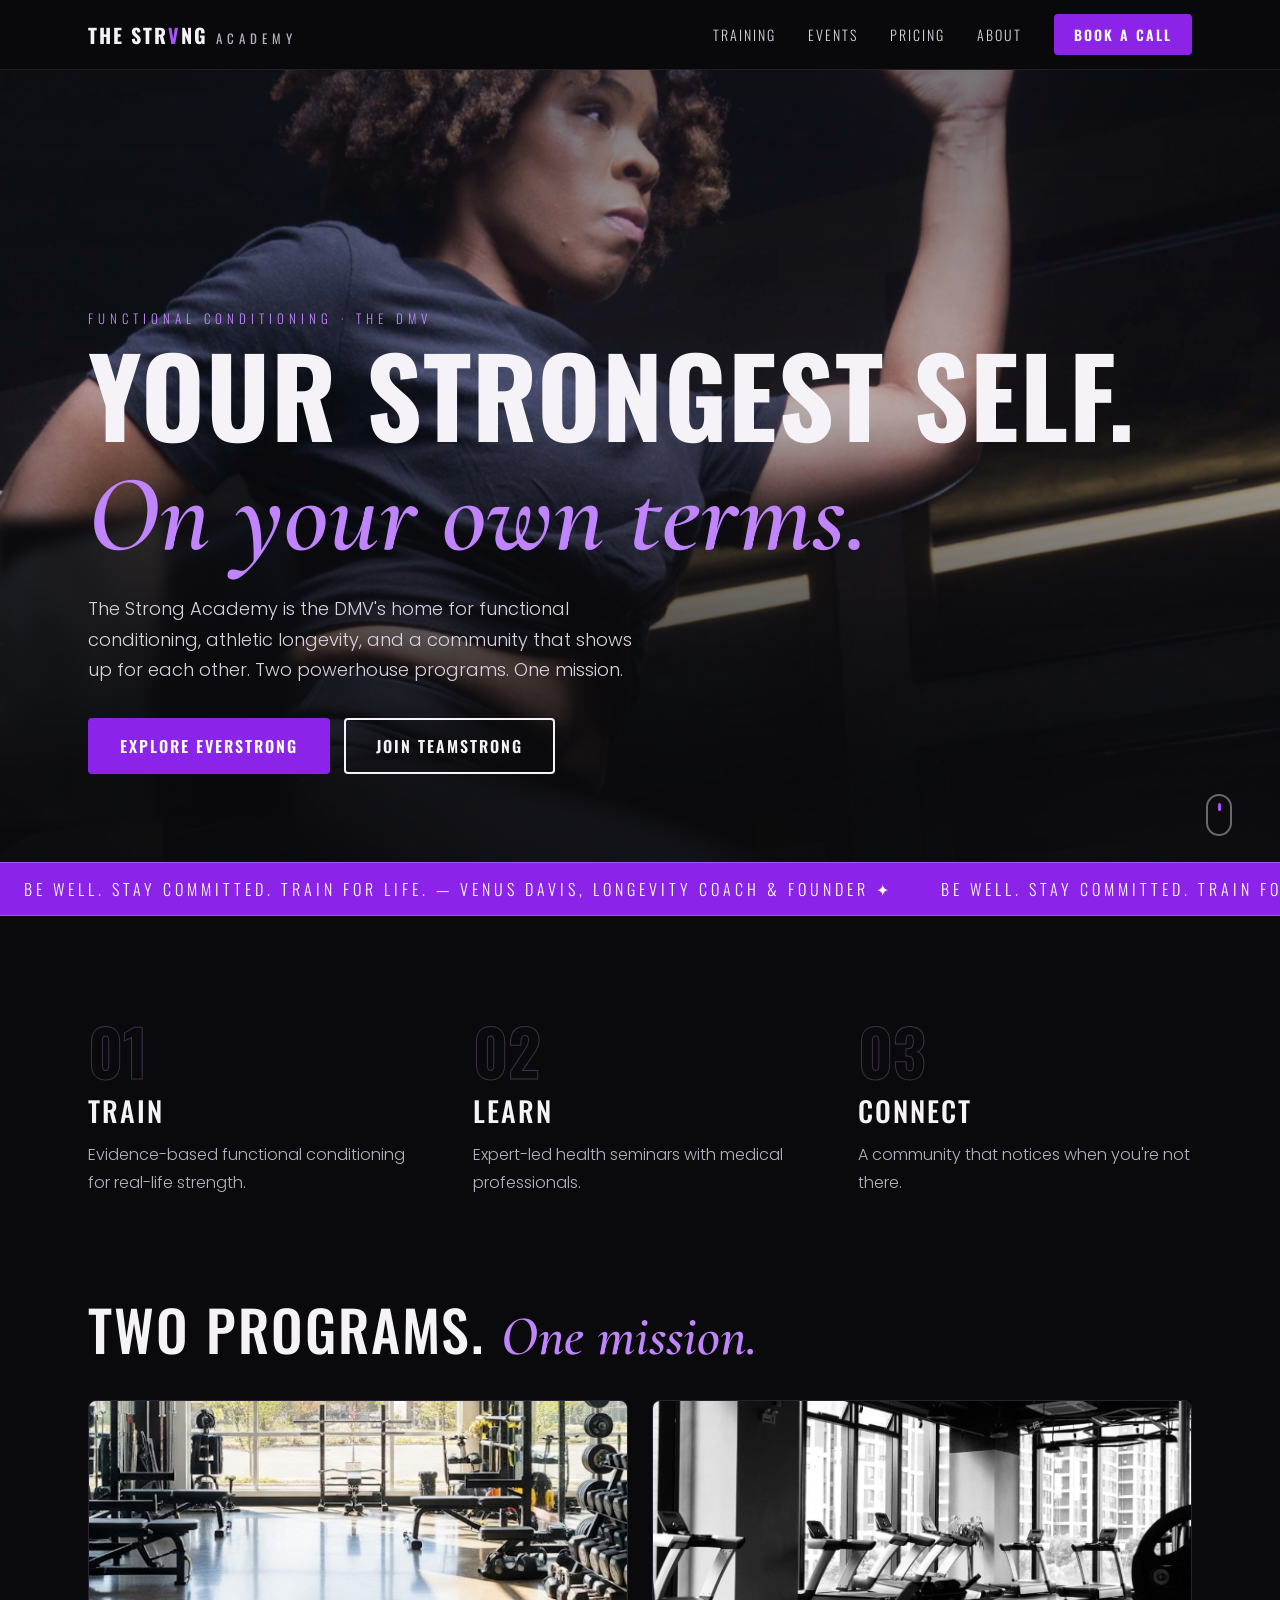
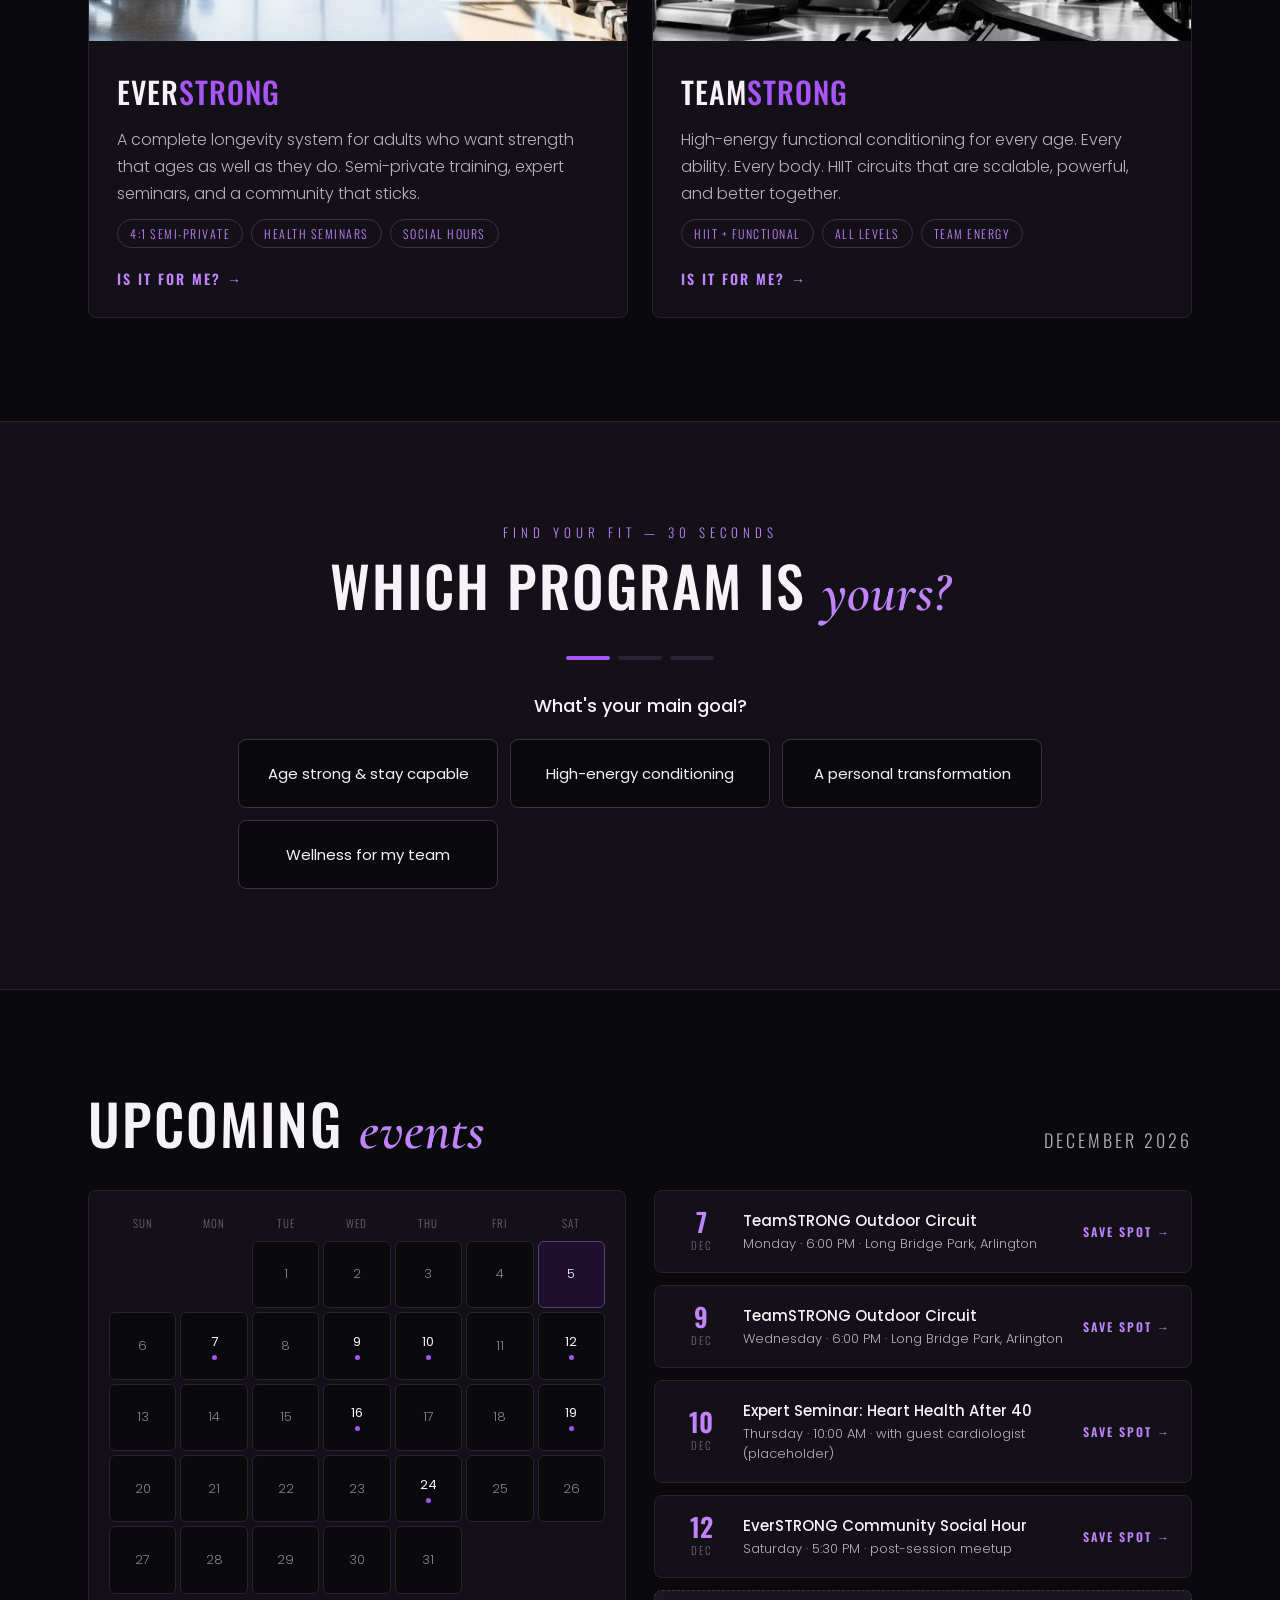
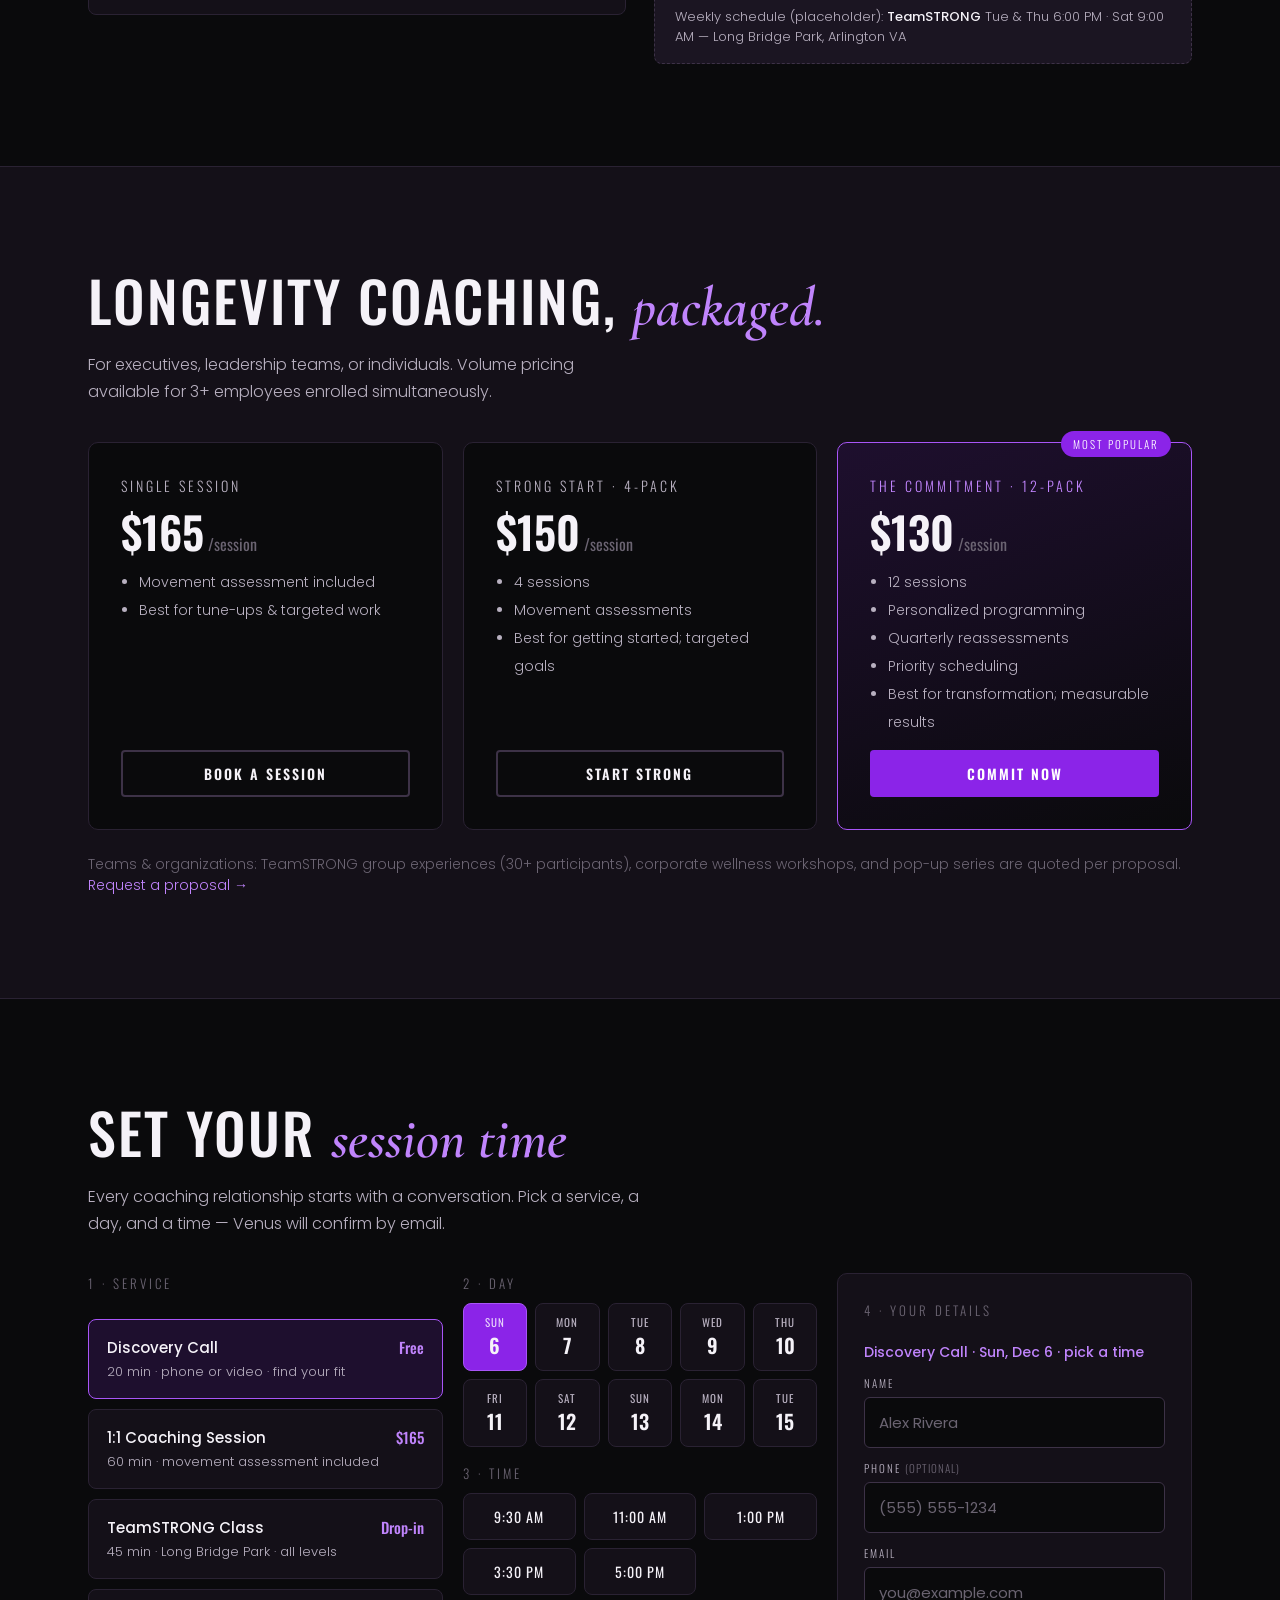
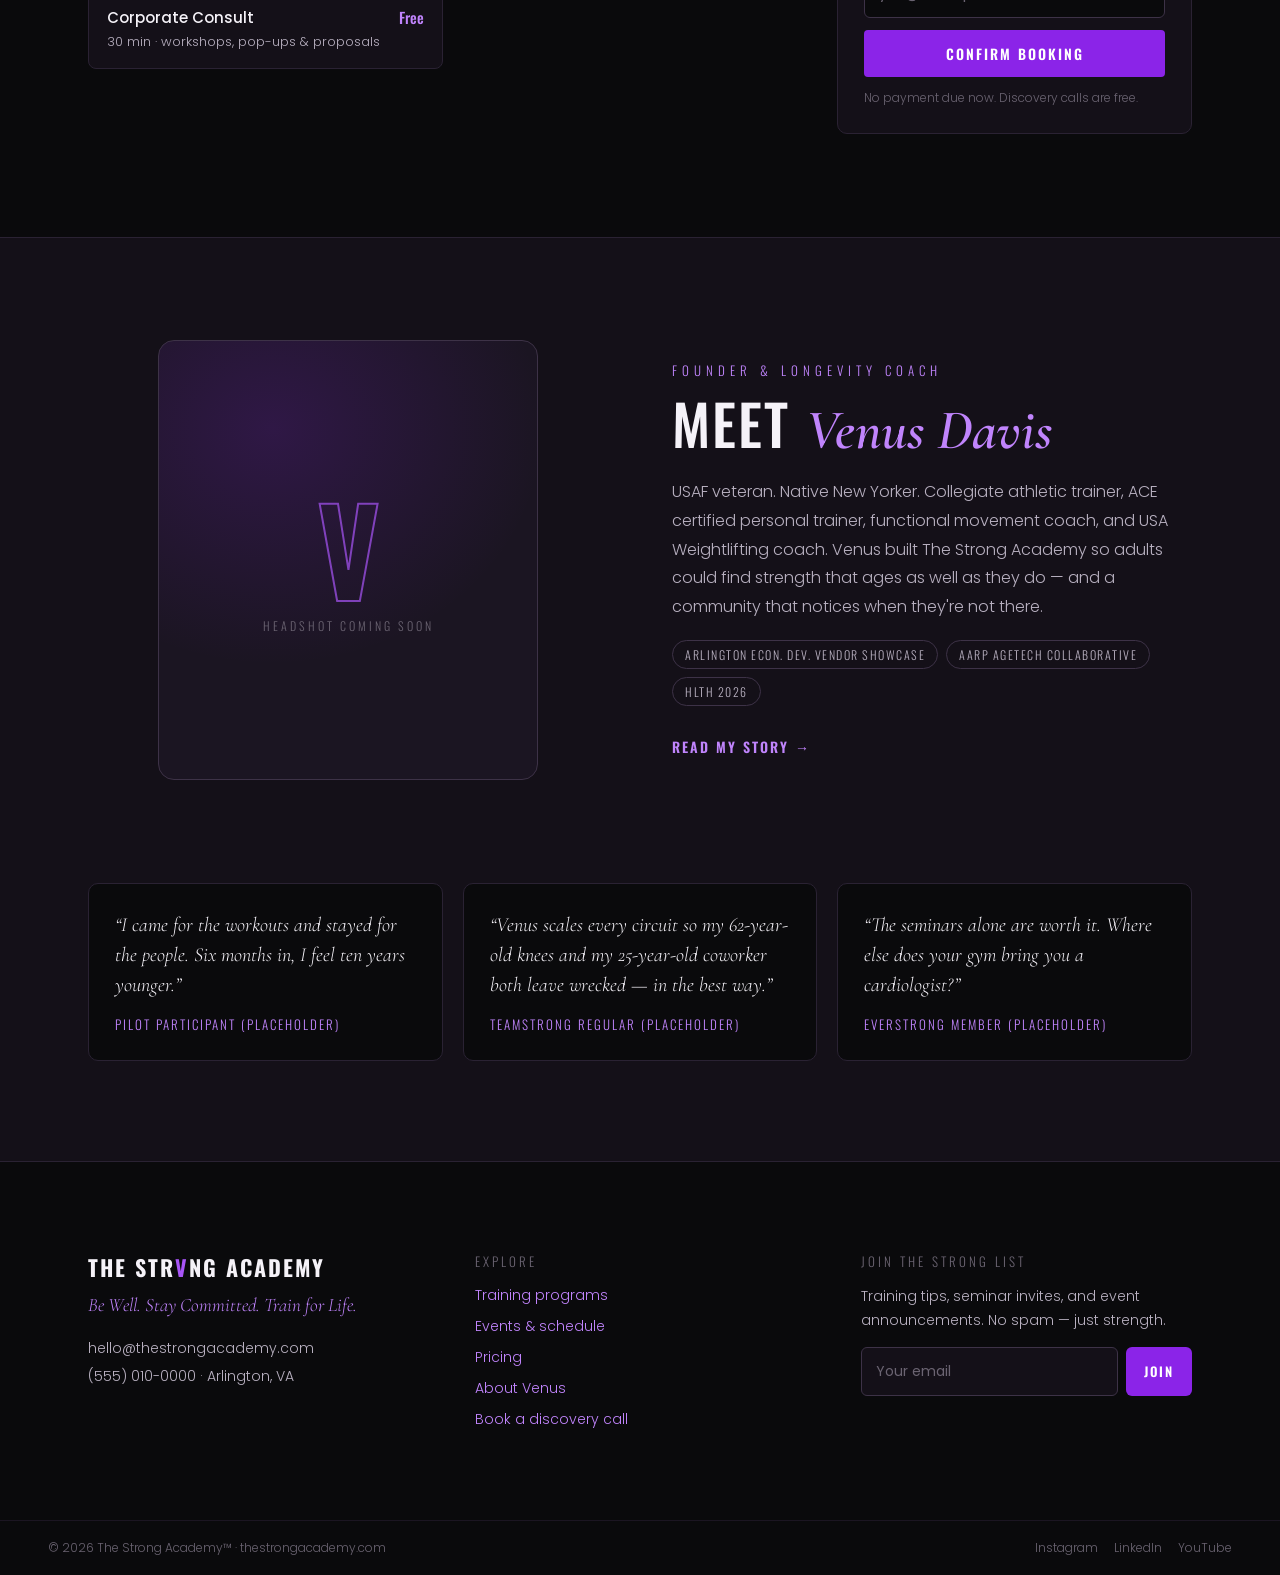
==== index.html @ 2b892aea "Build Strong Academy homepage with animation and motion system Implements the Claude Design handoff " ====
<!DOCTYPE html>
<html lang="en">
<head>
<meta charset="utf-8">
<meta name="viewport" content="width=device-width, initial-scale=1">
<title>The Strong Academy — Functional Conditioning &amp; Longevity Coaching in the DMV</title>
<meta name="description" content="The Strong Academy is the DMV's home for functional conditioning, athletic longevity, and a community that shows up for each other. Book a free discovery call.">
<link rel="icon" href="data:image/svg+xml,%3Csvg xmlns='http://www.w3.org/2000/svg' viewBox='0 0 32 32'%3E%3Crect width='32' height='32' rx='6' fill='%230A0A0C'/%3E%3Cpath d='M8 8l8 16 8-16' stroke='%23A855F7' stroke-width='4' fill='none' stroke-linecap='round' stroke-linejoin='round'/%3E%3C/svg%3E">
<link rel="preconnect" href="https://fonts.googleapis.com">
<link rel="preconnect" href="https://fonts.gstatic.com" crossorigin>
<link href="https://fonts.googleapis.com/css2?family=Oswald:wght@400;500;600;700&family=Cormorant+Garamond:ital,wght@1,500;1,600&family=Poppins:wght@300;400;500;600&display=swap" rel="stylesheet">
<link rel="stylesheet" href="css/styles.css">
</head>
<body>

<div class="scroll-progress" aria-hidden="true"></div>

<!-- NAV -->
<nav class="nav" id="nav" aria-label="Main">
  <div class="nav-inner">
    <a href="#top" class="wordmark">
      <span class="wordmark-main">THE STR<span class="v">V</span>NG</span>
      <span class="wordmark-sub">ACADEMY</span>
    </a>
    <button class="nav-toggle" id="navToggle" aria-expanded="false" aria-controls="navLinks" aria-label="Menu">
      <span></span><span></span>
    </button>
    <div class="nav-links" id="navLinks">
      <a href="#programs" class="nav-link" data-section="programs">Training</a>
      <a href="#events" class="nav-link" data-section="events">Events</a>
      <a href="#pricing" class="nav-link" data-section="pricing">Pricing</a>
      <a href="#about" class="nav-link" data-section="about">About</a>
      <a href="#book" class="btn btn-primary btn-nav">Book a Call</a>
    </div>
  </div>
</nav>

<!-- HERO -->
<header class="hero" id="top">
  <div class="hero-media" aria-hidden="true">
    <img src="assets/training-action.png" alt="" class="hero-img" id="heroImg" fetchpriority="high">
  </div>
  <div class="hero-scrim" aria-hidden="true"></div>
  <div class="container hero-content">
    <p class="eyebrow hero-anim" style="--d:0">Functional conditioning · The DMV</p>
    <h1 class="hero-title">
      <span class="line-mask"><span class="line hero-anim" style="--d:1">Your strongest self.</span></span>
      <span class="line-mask"><span class="line hero-anim serif-accent" style="--d:2">On your own terms.</span></span>
    </h1>
    <p class="hero-sub hero-anim" style="--d:3">The Strong Academy is the DMV's home for functional conditioning, athletic longevity, and a community that shows up for each other. Two powerhouse programs. One mission.</p>
    <div class="hero-ctas hero-anim" style="--d:4">
      <a href="#programs" class="btn btn-primary btn-lg">Explore EverSTRONG</a>
      <a href="#programs" class="btn btn-ghost-light btn-lg">Join TeamSTRONG</a>
    </div>
  </div>
  <div class="hero-scrollcue hero-anim" style="--d:5" aria-hidden="true"><span></span></div>
</header>

<!-- TAGLINE MARQUEE -->
<div class="marquee" aria-hidden="true">
  <div class="marquee-track">
    <span>Be Well. Stay Committed. Train for Life. — Venus Davis, Longevity Coach &amp; Founder ✦</span><span>Be Well. Stay Committed. Train for Life. — Venus Davis, Longevity Coach &amp; Founder ✦</span><span>Be Well. Stay Committed. Train for Life. — Venus Davis, Longevity Coach &amp; Founder ✦</span><span>Be Well. Stay Committed. Train for Life. — Venus Davis, Longevity Coach &amp; Founder ✦</span>
  </div>
</div>

<!-- THREE PILLARS -->
<section class="section container">
  <div class="pillars">
    <div class="pillar reveal" style="--i:0">
      <p class="pillar-num">01</p>
      <h3 class="pillar-title">Train</h3>
      <p class="pillar-body">Evidence-based functional conditioning for real-life strength.</p>
    </div>
    <div class="pillar reveal" style="--i:1">
      <p class="pillar-num">02</p>
      <h3 class="pillar-title">Learn</h3>
      <p class="pillar-body">Expert-led health seminars with medical professionals.</p>
    </div>
    <div class="pillar reveal" style="--i:2">
      <p class="pillar-num">03</p>
      <h3 class="pillar-title">Connect</h3>
      <p class="pillar-body">A community that notices when you're not there.</p>
    </div>
  </div>
</section>

<!-- PROGRAM CARDS -->
<section id="programs" class="section-tail container">
  <h2 class="h2 reveal-lines">Two programs. <span class="serif-accent">One mission.</span></h2>
  <div class="program-grid">
    <article class="program-card reveal" style="--i:0">
      <div class="program-media"><img src="assets/gym-weights.png" alt="EverSTRONG semi-private training session" loading="lazy"></div>
      <div class="program-body">
        <h3 class="program-title">Ever<span class="accent">STRONG</span></h3>
        <p class="program-copy">A complete longevity system for adults who want strength that ages as well as they do. Semi-private training, expert seminars, and a community that sticks.</p>
        <div class="chip-row">
          <span class="chip">4:1 semi-private</span>
          <span class="chip">Health seminars</span>
          <span class="chip">Social hours</span>
        </div>
        <a href="#quiz" class="arrow-link">Is it for me? <span class="arrow">→</span></a>
      </div>
    </article>
    <article class="program-card reveal" style="--i:1">
      <div class="program-media"><img src="assets/gym-treadmills.png" alt="TeamSTRONG high-energy conditioning class" loading="lazy"></div>
      <div class="program-body">
        <h3 class="program-title">Team<span class="accent">STRONG</span></h3>
        <p class="program-copy">High-energy functional conditioning for every age. Every ability. Every body. HIIT circuits that are scalable, powerful, and better together.</p>
        <div class="chip-row">
          <span class="chip">HIIT + functional</span>
          <span class="chip">All levels</span>
          <span class="chip">Team energy</span>
        </div>
        <a href="#quiz" class="arrow-link">Is it for me? <span class="arrow">→</span></a>
      </div>
    </article>
  </div>
</section>

<!-- QUIZ FUNNEL -->
<section id="quiz" class="tinted">
  <div class="quiz-wrap">
    <p class="eyebrow reveal">Find your fit — 30 seconds</p>
    <h2 class="h2 quiz-h2 reveal-lines">Which program is <span class="serif-accent">yours?</span></h2>
    <div class="quiz-progress reveal" aria-hidden="true">
      <div class="quiz-bar" id="quizBar1"></div>
      <div class="quiz-bar" id="quizBar2"></div>
      <div class="quiz-bar" id="quizBar3"></div>
    </div>
    <div id="quizBody" class="reveal"></div>
  </div>
</section>

<!-- EVENTS CALENDAR -->
<section id="events" class="section container">
  <div class="events-head">
    <h2 class="h2 reveal-lines">Upcoming <span class="serif-accent">events</span></h2>
    <p class="month-label reveal" id="monthLabel"></p>
  </div>
  <div class="events-grid">
    <div class="cal-card reveal" style="--i:0">
      <div class="cal-dow" id="calDow"></div>
      <div class="cal-grid" id="calGrid"></div>
    </div>
    <div class="events-list-col reveal" style="--i:1">
      <div id="eventsList" class="events-list"></div>
      <button id="clearDay" class="clear-day" hidden></button>
      <div class="schedule-note">
        <p>Weekly schedule (placeholder): <strong>TeamSTRONG</strong> Tue &amp; Thu 6:00 PM · Sat 9:00 AM — Long Bridge Park, Arlington VA</p>
      </div>
    </div>
  </div>
</section>

<!-- PRICING -->
<section id="pricing" class="tinted">
  <div class="container section">
    <h2 class="h2 reveal-lines">Longevity coaching, <span class="serif-accent">packaged.</span></h2>
    <p class="section-intro reveal">For executives, leadership teams, or individuals. Volume pricing available for 3+ employees enrolled simultaneously.</p>
    <div class="pricing-grid">
      <div class="price-card reveal" style="--i:0">
        <p class="price-name">Single Session</p>
        <p class="price-amount">$165<span class="price-per"> /session</span></p>
        <ul class="price-list">
          <li>Movement assessment included</li>
          <li>Best for tune-ups &amp; targeted work</li>
        </ul>
        <a href="#book" class="btn btn-ghost">Book a session</a>
      </div>
      <div class="price-card reveal" style="--i:1">
        <p class="price-name">Strong Start · 4-Pack</p>
        <p class="price-amount">$150<span class="price-per"> /session</span></p>
        <ul class="price-list">
          <li>4 sessions</li>
          <li>Movement assessments</li>
          <li>Best for getting started; targeted goals</li>
        </ul>
        <a href="#book" class="btn btn-ghost">Start strong</a>
      </div>
      <div class="price-card popular reveal" style="--i:2">
        <span class="popular-badge">Most popular</span>
        <p class="price-name accent-text">The Commitment · 12-Pack</p>
        <p class="price-amount">$130<span class="price-per"> /session</span></p>
        <ul class="price-list">
          <li>12 sessions</li>
          <li>Personalized programming</li>
          <li>Quarterly reassessments</li>
          <li>Priority scheduling</li>
          <li>Best for transformation; measurable results</li>
        </ul>
        <a href="#book" class="btn btn-primary">Commit now</a>
      </div>
    </div>
    <p class="pricing-footnote reveal">Teams &amp; organizations: TeamSTRONG group experiences (30+ participants), corporate wellness workshops, and pop-up series are quoted per proposal. <a href="#book">Request a proposal →</a></p>
  </div>
</section>

<!-- BOOKING -->
<section id="book" class="section container">
  <h2 class="h2 reveal-lines">Set your <span class="serif-accent">session time</span></h2>
  <p class="section-intro reveal">Every coaching relationship starts with a conversation. Pick a service, a day, and a time — Venus will confirm by email.</p>
  <div id="bookGrid" class="book-grid reveal">
    <div class="book-col">
      <p class="book-step">1 · Service</p>
      <div id="svcList" class="svc-list"></div>
    </div>
    <div class="book-col">
      <div>
        <p class="book-step">2 · Day</p>
        <div id="dayGrid" class="day-grid"></div>
      </div>
      <div>
        <p class="book-step">3 · Time</p>
        <div id="slotWrap"></div>
      </div>
    </div>
    <div class="details-card">
      <p class="book-step">4 · Your details</p>
      <p class="book-summary" id="bookSummary"></p>
      <div class="field">
        <label for="bkName">Name</label>
        <input id="bkName" type="text" autocomplete="name" placeholder="Alex Rivera">
      </div>
      <div class="field">
        <label for="bkPhone">Phone <span class="optional">(optional)</span></label>
        <input id="bkPhone" type="tel" autocomplete="tel" placeholder="(555) 555-1234">
      </div>
      <div class="field">
        <label for="bkEmail">Email</label>
        <input id="bkEmail" type="email" autocomplete="email" placeholder="you@example.com">
      </div>
      <p class="form-error" id="bkError" hidden></p>
      <button id="bkConfirm" class="btn btn-primary">Confirm booking</button>
      <p class="book-footnote">No payment due now. Discovery calls are free.</p>
    </div>
  </div>
  <div id="bookDone" class="confirm-panel" hidden>
    <p class="confirm-star" aria-hidden="true">✦</p>
    <h3 class="confirm-title" id="confirmTitle"></h3>
    <p class="confirm-body" id="confirmBody"></p>
    <button id="bkAnother" class="btn btn-ghost">Book another</button>
  </div>
</section>

<!-- ABOUT + TESTIMONIALS -->
<section id="about" class="tinted about-section">
  <div class="container section about-grid">
    <div class="about-media reveal" style="--i:0">
      <div class="headshot" role="img" aria-label="Venus Davis headshot placeholder">
        <span class="headshot-mark" aria-hidden="true">V</span>
        <span class="headshot-note">Headshot coming soon</span>
      </div>
    </div>
    <div class="about-copy reveal" style="--i:1">
      <p class="eyebrow">Founder &amp; Longevity Coach</p>
      <h2 class="h2">Meet <span class="serif-accent">Venus Davis</span></h2>
      <p class="about-bio">USAF veteran. Native New Yorker. Collegiate athletic trainer, ACE certified personal trainer, functional movement coach, and USA Weightlifting coach. Venus built The Strong Academy so adults could find strength that ages as well as they do — and a community that notices when they're not there.</p>
      <div class="chip-row muted-chips">
        <span class="chip">Arlington Econ. Dev. Vendor Showcase</span>
        <span class="chip">AARP AgeTech Collaborative</span>
        <span class="chip">HLTH 2026</span>
      </div>
      <a href="#book" class="arrow-link">Read my story <span class="arrow">→</span></a>
    </div>
  </div>
  <div class="container testimonials-wrap">
    <div class="testimonials">
      <figure class="quote-card reveal" style="--i:0">
        <p class="quote">“I came for the workouts and stayed for the people. Six months in, I feel ten years younger.”</p>
        <figcaption>Pilot participant (placeholder)</figcaption>
      </figure>
      <figure class="quote-card reveal" style="--i:1">
        <p class="quote">“Venus scales every circuit so my 62-year-old knees and my 25-year-old coworker both leave wrecked — in the best way.”</p>
        <figcaption>TeamSTRONG regular (placeholder)</figcaption>
      </figure>
      <figure class="quote-card reveal" style="--i:2">
        <p class="quote">“The seminars alone are worth it. Where else does your gym bring you a cardiologist?”</p>
        <figcaption>EverSTRONG member (placeholder)</figcaption>
      </figure>
    </div>
  </div>
</section>

<!-- FOOTER -->
<footer class="footer">
  <div class="container footer-grid">
    <div>
      <p class="footer-wordmark">THE STR<span class="v">V</span>NG ACADEMY</p>
      <p class="footer-mantra">Be Well. Stay Committed. Train for Life.</p>
      <p class="footer-contact">hello@thestrongacademy.com<br>(555) 010-0000 · Arlington, VA</p>
    </div>
    <div>
      <p class="footer-head">Explore</p>
      <div class="footer-links">
        <a href="#programs">Training programs</a>
        <a href="#events">Events &amp; schedule</a>
        <a href="#pricing">Pricing</a>
        <a href="#about">About Venus</a>
        <a href="#book">Book a discovery call</a>
      </div>
    </div>
    <div>
      <p class="footer-head">Join the Strong List</p>
      <p class="footer-blurb">Training tips, seminar invites, and event announcements. No spam — just strength.</p>
      <form id="newsForm" class="news-form" novalidate>
        <label class="visually-hidden" for="newsEmail">Email</label>
        <input id="newsEmail" type="email" placeholder="Your email" autocomplete="email">
        <button type="submit" class="btn btn-primary btn-join">Join</button>
      </form>
      <p id="newsDone" class="news-done" hidden>✦ You're on the Strong List. Welcome.</p>
    </div>
  </div>
  <div class="footer-bar">
    <span>© 2026 The Strong Academy™ · thestrongacademy.com</span>
    <span class="footer-social"><a href="#top">Instagram</a><a href="#top">LinkedIn</a><a href="#top">YouTube</a></span>
  </div>
</footer>

<script src="js/main.js"></script>
</body>
</html>
---- css/styles.css ----
/* ============================================================
   The Strong Academy — styles
   Tokens from design handoff; motion system layered on top.
   ============================================================ */

:root {
  --bg: #0A0A0C;
  --surface: #141018;
  --surface-2: #1B1522;
  --purple-tint: #1E0F2E;
  --border: #2A2233;
  --border-2: #3D3247;
  --primary: #8B24E8;
  --primary-hover: #A855F7;
  --accent-text: #C084FC;
  --link-hover: #DDB8FF;
  --text: #F5F2F8;
  --text-dim: #D8D2DE;
  --text-muted: #B8B0C0;
  --text-faint: #6B6472;
  --error: #F87171;

  --oswald: 'Oswald', sans-serif;
  --serif: 'Cormorant Garamond', serif;
  --body: 'Poppins', sans-serif;

  --pad-x: clamp(16px, 4vw, 48px);
  --pad-y: clamp(56px, 8vw, 110px);

  --ease-out-quart: cubic-bezier(0.25, 1, 0.5, 1);
  --ease-out-expo: cubic-bezier(0.16, 1, 0.3, 1);
}

* { box-sizing: border-box; }

html { scroll-behavior: smooth; }

body {
  margin: 0;
  background: var(--bg);
  color: var(--text);
  font-family: var(--body);
  font-weight: 300;
  -webkit-font-smoothing: antialiased;
  overflow-x: hidden;
}

img { max-width: 100%; display: block; }

a { color: var(--accent-text); text-decoration: none; transition: color 0.2s var(--ease-out-quart); }
a:hover { color: var(--link-hover); }

::selection { background: var(--primary); color: #fff; }

:focus-visible { outline: 2px solid var(--primary-hover); outline-offset: 3px; border-radius: 2px; }

.container { max-width: 1200px; margin: 0 auto; padding-left: var(--pad-x); padding-right: var(--pad-x); }
.section { padding-top: var(--pad-y); padding-bottom: var(--pad-y); }
.section-tail { padding-bottom: var(--pad-y); }

section[id], header[id] { scroll-margin-top: 72px; }

.visually-hidden {
  position: absolute; width: 1px; height: 1px; overflow: hidden;
  clip: rect(0 0 0 0); white-space: nowrap;
}

/* ---------- type ---------- */

.h2 {
  margin: 0;
  font-family: var(--oswald);
  font-size: clamp(32px, 4.5vw, 56px);
  font-weight: 500;
  text-transform: uppercase;
  letter-spacing: 2px;
  line-height: 1.12;
}

.serif-accent {
  font-family: var(--serif);
  font-style: italic;
  font-weight: 600;
  text-transform: none;
  color: var(--accent-text);
  letter-spacing: 0;
}

.eyebrow {
  margin: 0 0 12px;
  font-family: var(--oswald);
  font-size: 13px;
  letter-spacing: 5px;
  text-transform: uppercase;
  color: var(--accent-text);
}

.accent { color: var(--primary-hover); }
.accent-text { color: var(--accent-text); }

.section-intro {
  margin: 12px 0 0;
  max-width: 560px;
  line-height: 1.7;
  color: var(--text-muted);
}

/* ---------- buttons ---------- */

.btn {
  display: inline-block;
  padding: 13px 24px;
  border-radius: 4px;
  border: none;
  font-family: var(--oswald);
  font-size: 14px;
  font-weight: 600;
  letter-spacing: 2px;
  text-transform: uppercase;
  text-align: center;
  cursor: pointer;
  transition: background-color 0.2s var(--ease-out-quart),
              border-color 0.2s var(--ease-out-quart),
              color 0.2s var(--ease-out-quart),
              transform 0.2s var(--ease-out-quart),
              box-shadow 0.25s var(--ease-out-quart);
}
.btn:active { transform: scale(0.97); }

.btn-primary { background: var(--primary); color: #fff; }
.btn-primary:hover {
  background: var(--primary-hover);
  color: #fff;
  transform: translateY(-2px);
  box-shadow: 0 8px 28px rgba(139, 36, 232, 0.35);
}
.btn-primary:active { transform: translateY(0) scale(0.97); box-shadow: none; }

.btn-ghost {
  background: none;
  border: 2px solid var(--border-2);
  color: var(--text);
  padding: 11px 22px;
}
.btn-ghost:hover { border-color: var(--primary-hover); color: var(--accent-text); transform: translateY(-2px); }
.btn-ghost:active { transform: translateY(0) scale(0.97); }

.btn-ghost-light {
  background: none;
  border: 2px solid var(--text);
  color: var(--text);
  padding: 14px 30px;
}
.btn-ghost-light:hover { border-color: var(--primary-hover); color: var(--accent-text); transform: translateY(-2px); }

.btn-lg { padding: 16px 32px; font-size: 16px; }
.btn-ghost-light.btn-lg { padding: 14px 30px; }

/* ---------- arrow links ---------- */

.arrow-link {
  margin-top: 8px;
  display: inline-flex;
  align-items: baseline;
  gap: 6px;
  font-family: var(--oswald);
  font-size: 14px;
  font-weight: 600;
  letter-spacing: 2px;
  text-transform: uppercase;
}
.arrow-link .arrow { display: inline-block; transition: transform 0.25s var(--ease-out-quart); }
.arrow-link:hover .arrow { transform: translateX(6px); }

/* ---------- scroll progress ---------- */

.scroll-progress {
  position: fixed;
  top: 0; left: 0;
  height: 2px;
  width: 100%;
  background: linear-gradient(90deg, var(--primary), var(--primary-hover));
  transform-origin: 0 50%;
  transform: scaleX(0);
  z-index: 60;
  pointer-events: none;
}

/* ---------- nav ---------- */

.nav {
  position: sticky;
  top: 0;
  z-index: 50;
  background: rgba(10, 10, 12, 0.92);
  backdrop-filter: blur(10px);
  -webkit-backdrop-filter: blur(10px);
  border-bottom: 1px solid #221E28;
  transition: box-shadow 0.3s var(--ease-out-quart);
}
.nav.scrolled { box-shadow: 0 8px 32px rgba(0, 0, 0, 0.45); }

.nav-inner {
  max-width: 1200px;
  margin: 0 auto;
  display: flex;
  align-items: center;
  justify-content: space-between;
  gap: 16px;
  padding: 14px var(--pad-x);
  transition: padding 0.3s var(--ease-out-quart);
}
.nav.scrolled .nav-inner { padding-top: 10px; padding-bottom: 10px; }

.wordmark { display: flex; align-items: baseline; gap: 8px; color: var(--text); }
.wordmark:hover { color: var(--text); }
.wordmark-main { font-family: var(--oswald); font-weight: 700; font-size: 20px; letter-spacing: 2px; }
.wordmark-sub { font-family: var(--oswald); font-weight: 400; font-size: 13px; letter-spacing: 5px; color: var(--text-muted); }
.v { color: var(--primary-hover); }

.nav-links {
  display: flex;
  align-items: center;
  gap: clamp(12px, 2.5vw, 32px);
}

.nav-link {
  position: relative;
  font-family: var(--oswald);
  font-size: 14px;
  letter-spacing: 2px;
  text-transform: uppercase;
  color: var(--text-dim);
  padding: 4px 0;
}
.nav-link::after {
  content: "";
  position: absolute;
  left: 0; bottom: -2px;
  width: 100%; height: 2px;
  background: var(--primary-hover);
  transform: scaleX(0);
  transform-origin: 100% 50%;
  transition: transform 0.3s var(--ease-out-quart);
}
.nav-link:hover { color: #fff; }
.nav-link:hover::after,
.nav-link.active::after { transform: scaleX(1); transform-origin: 0 50%; }
.nav-link.active { color: #fff; }

.btn-nav { padding: 10px 20px; font-size: 14px; }

.nav-toggle {
  display: none;
  flex-direction: column;
  justify-content: center;
  gap: 6px;
  width: 44px; height: 44px;
  padding: 10px;
  background: none;
  border: none;
  cursor: pointer;
}
.nav-toggle span {
  display: block;
  height: 2px;
  background: var(--text);
  border-radius: 2px;
  transition: transform 0.3s var(--ease-out-quart);
}
.nav-toggle[aria-expanded="true"] span:first-child { transform: translateY(4px) rotate(45deg); }
.nav-toggle[aria-expanded="true"] span:last-child { transform: translateY(-4px) rotate(-45deg); }

@media (max-width: 640px) {
  .nav-toggle { display: flex; }
  .nav-links {
    position: absolute;
    top: 100%; left: 0; right: 0;
    flex-direction: column;
    align-items: stretch;
    gap: 0;
    background: rgba(10, 10, 12, 0.98);
    border-bottom: 1px solid var(--border);
    padding: 8px var(--pad-x) 20px;
    display: none;
  }
  .nav-links.open { display: flex; }
  .nav-link { padding: 14px 0; border-bottom: 1px solid var(--border); }
  .nav-link::after { display: none; }
  .btn-nav { margin-top: 16px; }
}

/* ---------- hero ---------- */

.hero {
  position: relative;
  min-height: 88vh;
  min-height: 88dvh;
  display: flex;
  align-items: flex-end;
  overflow: hidden;
}

.hero-media { position: absolute; inset: -8% 0; }
.hero-img {
  width: 100%;
  height: 100%;
  object-fit: cover;
  will-change: transform;
}

.hero-scrim {
  position: absolute;
  inset: 0;
  background: linear-gradient(180deg, rgba(10,10,12,0.55) 0%, rgba(10,10,12,0.25) 40%, rgba(10,10,12,0.92) 88%);
  pointer-events: none;
}

.hero-content {
  position: relative;
  width: 100%;
  padding-top: 140px;
  padding-bottom: 88px;
}

.hero-title {
  margin: 0;
  font-family: var(--oswald);
  font-weight: 700;
  text-transform: uppercase;
  font-size: clamp(44px, 8.5vw, 112px);
  line-height: 0.98;
  letter-spacing: 1px;
}
.hero-title .serif-accent { line-height: 1.1; }

.line-mask { display: block; overflow: hidden; padding-bottom: 0.12em; margin-bottom: -0.12em; }
.line { display: inline-block; }

.hero-sub {
  margin: 20px 0 32px;
  max-width: 560px;
  font-size: clamp(15px, 1.6vw, 18px);
  line-height: 1.7;
  color: var(--text-dim);
}

.hero-ctas { display: flex; flex-wrap: wrap; gap: 14px; }

.hero-scrollcue {
  position: absolute;
  bottom: 26px;
  right: var(--pad-x);
  width: 26px; height: 42px;
  border: 2px solid rgba(245, 242, 248, 0.4);
  border-radius: 14px;
  display: flex;
  justify-content: center;
}
.hero-scrollcue span {
  width: 3px; height: 8px;
  margin-top: 7px;
  border-radius: 2px;
  background: var(--primary-hover);
  animation: scrollcue 2s var(--ease-out-quart) infinite;
}
@keyframes scrollcue {
  0% { transform: translateY(0); opacity: 1; }
  70% { transform: translateY(14px); opacity: 0; }
  100% { transform: translateY(0); opacity: 0; }
}

/* hero entrance choreography */
.hero-anim {
  opacity: 0;
  transform: translateY(28px);
  animation: heroRise 0.8s var(--ease-out-expo) forwards;
  animation-delay: calc(0.12s + var(--d, 0) * 0.09s);
}
.hero-title .hero-anim { transform: translateY(105%); animation-name: heroLine; animation-duration: 0.9s; }
@keyframes heroRise { to { opacity: 1; transform: translateY(0); } }
@keyframes heroLine { to { opacity: 1; transform: translateY(0); } }

.hero-img { animation: heroZoom 1.6s var(--ease-out-expo) both; }
@keyframes heroZoom { from { transform: scale(1.08); } to { transform: scale(1); } }

/* ---------- marquee ---------- */

.marquee {
  background: var(--primary);
  overflow: hidden;
  padding: 14px 0;
  border-top: 1px solid var(--primary-hover);
  border-bottom: 1px solid var(--primary-hover);
}
.marquee-track {
  display: flex;
  width: max-content;
  animation: marquee 22s linear infinite;
  font-family: var(--oswald);
  font-size: 16px;
  letter-spacing: 4px;
  text-transform: uppercase;
  color: #fff;
  white-space: nowrap;
}
.marquee-track span { padding: 0 24px; }
.marquee:hover .marquee-track { animation-play-state: paused; }
@keyframes marquee { 0% { transform: translateX(0); } 100% { transform: translateX(-50%); } }

/* ---------- pillars ---------- */

.pillars {
  display: grid;
  grid-template-columns: repeat(auto-fit, minmax(260px, 1fr));
  gap: clamp(24px, 4vw, 56px);
}

.pillar-num {
  margin: 0;
  font-family: var(--oswald);
  font-size: 64px;
  font-weight: 700;
  line-height: 1;
  color: transparent;
  -webkit-text-stroke: 1px var(--border-2);
  transition: -webkit-text-stroke-color 0.4s var(--ease-out-quart);
}
.pillar:hover .pillar-num { -webkit-text-stroke-color: var(--primary-hover); }

.pillar-title {
  margin: 8px 0 10px;
  font-family: var(--oswald);
  font-size: 28px;
  font-weight: 500;
  text-transform: uppercase;
  letter-spacing: 2px;
}
.pillar-body { margin: 0; line-height: 1.7; color: var(--text-muted); }

/* ---------- program cards ---------- */

.program-grid {
  display: grid;
  grid-template-columns: repeat(auto-fit, minmax(300px, 1fr));
  gap: 24px;
  margin-top: 32px;
}

.program-card {
  background: var(--surface);
  border: 1px solid var(--border);
  border-radius: 8px;
  overflow: hidden;
  display: flex;
  flex-direction: column;
  transition: border-color 0.35s var(--ease-out-quart),
              transform 0.35s var(--ease-out-quart),
              box-shadow 0.35s var(--ease-out-quart);
}
.program-card:hover {
  border-color: var(--primary-hover);
  transform: translateY(-6px);
  box-shadow: 0 20px 48px rgba(0, 0, 0, 0.5);
}

.program-media { height: 240px; overflow: hidden; }
.program-media img {
  width: 100%; height: 100%;
  object-fit: cover;
  transition: transform 0.7s var(--ease-out-quart);
}
.program-card:hover .program-media img { transform: scale(1.06); }

.program-body { padding: 28px; display: flex; flex-direction: column; gap: 12px; flex: 1; }
.program-title { margin: 0; font-family: var(--oswald); font-size: 30px; font-weight: 500; letter-spacing: 1px; text-transform: uppercase; }
.program-copy { margin: 0; line-height: 1.7; color: var(--text-muted); flex: 1; }

.chip-row { display: flex; flex-wrap: wrap; gap: 8px; }
.chip {
  font-size: 12px;
  font-family: var(--oswald);
  letter-spacing: 1.5px;
  text-transform: uppercase;
  border: 1px solid var(--border-2);
  border-radius: 999px;
  padding: 5px 12px;
  color: var(--accent-text);
  transition: border-color 0.25s var(--ease-out-quart);
}
.chip:hover { border-color: var(--primary-hover); }
.muted-chips .chip { color: var(--text-muted); }

/* ---------- tinted sections ---------- */

.tinted {
  background: var(--surface);
  border-top: 1px solid var(--border);
  border-bottom: 1px solid var(--border);
}
.about-section { border-bottom: none; }

/* ---------- quiz ---------- */

.quiz-wrap {
  max-width: 900px;
  margin: 0 auto;
  padding: clamp(56px, 8vw, 100px) var(--pad-x);
  text-align: center;
}
.quiz-h2 { margin-bottom: 32px; }

.quiz-progress { display: flex; justify-content: center; gap: 8px; margin-bottom: 32px; }
.quiz-bar {
  width: 44px; height: 4px;
  border-radius: 2px;
  background: var(--border);
  transition: background-color 0.4s var(--ease-out-quart);
}
.quiz-bar.on { background: var(--primary-hover); }

.quiz-q { margin: 0 0 20px; font-size: 18px; font-weight: 500; }

.quiz-options {
  display: grid;
  grid-template-columns: repeat(auto-fit, minmax(200px, 1fr));
  gap: 12px;
}
.quiz-opt {
  background: var(--bg);
  border: 1px solid var(--border-2);
  border-radius: 8px;
  padding: 22px 16px;
  color: var(--text);
  cursor: pointer;
  font-family: var(--body);
  font-size: 15px;
  font-weight: 400;
  min-height: 44px;
  transition: border-color 0.25s var(--ease-out-quart),
              background-color 0.25s var(--ease-out-quart),
              transform 0.25s var(--ease-out-quart);
}
.quiz-opt:hover { border-color: var(--primary-hover); background: var(--surface-2); transform: translateY(-2px); }
.quiz-opt:active { transform: scale(0.98); }

.quiz-back {
  margin-top: 20px;
  background: none; border: none;
  color: var(--text-muted);
  cursor: pointer;
  font-family: var(--body);
  font-size: 14px;
  min-height: 44px;
  transition: color 0.2s;
}
.quiz-back:hover { color: #fff; }

.quiz-result {
  background: var(--bg);
  border: 1px solid var(--primary-hover);
  border-radius: 12px;
  padding: clamp(24px, 4vw, 44px);
  text-align: center;
  box-shadow: 0 0 60px rgba(139, 36, 232, 0.12);
}
.quiz-result-label {
  margin: 0 0 6px;
  font-family: var(--oswald);
  font-size: 13px;
  letter-spacing: 4px;
  text-transform: uppercase;
  color: var(--accent-text);
}
.quiz-result-name {
  margin: 0 0 12px;
  font-family: var(--oswald);
  font-size: clamp(28px, 4vw, 42px);
  font-weight: 500;
  text-transform: uppercase;
  letter-spacing: 1px;
}
.quiz-result-desc { margin: 0 auto 24px; max-width: 520px; line-height: 1.7; color: var(--text-muted); }
.quiz-result-ctas { display: flex; justify-content: center; flex-wrap: wrap; gap: 12px; }

/* quiz step transition */
.quiz-step { animation: stepIn 0.35s var(--ease-out-quart) both; }
@keyframes stepIn {
  from { opacity: 0; transform: translateY(14px); }
  to { opacity: 1; transform: translateY(0); }
}

/* ---------- events ---------- */

.events-head {
  display: flex;
  flex-wrap: wrap;
  align-items: baseline;
  justify-content: space-between;
  gap: 12px;
}
.month-label {
  margin: 0;
  font-family: var(--oswald);
  font-size: 18px;
  letter-spacing: 3px;
  text-transform: uppercase;
  color: var(--text-muted);
}

.events-grid {
  display: grid;
  grid-template-columns: repeat(auto-fit, minmax(300px, 1fr));
  gap: 28px;
  margin-top: 28px;
  align-items: start;
}

.cal-card {
  background: var(--surface);
  border: 1px solid var(--border);
  border-radius: 8px;
  padding: clamp(12px, 2vw, 20px);
}

.cal-dow {
  display: grid;
  grid-template-columns: repeat(7, 1fr);
  gap: 4px;
  margin-bottom: 6px;
}
.cal-dow div {
  text-align: center;
  font-family: var(--oswald);
  font-size: 11px;
  letter-spacing: 1px;
  color: var(--text-faint);
  padding: 4px 0;
}

.cal-grid { display: grid; grid-template-columns: repeat(7, 1fr); gap: 4px; }

.cal-cell {
  aspect-ratio: 1;
  border-radius: 6px;
  border: 1px solid var(--border);
  background: var(--bg);
  color: #8B8492;
  display: flex;
  flex-direction: column;
  align-items: center;
  justify-content: center;
  gap: 3px;
  font-family: var(--body);
  font-size: 13px;
  padding: 0;
  cursor: default;
  transition: background-color 0.25s var(--ease-out-quart),
              border-color 0.25s var(--ease-out-quart),
              transform 0.25s var(--ease-out-quart);
}
.cal-cell.blank { background: transparent; border-color: transparent; }
.cal-cell.has-events { color: var(--text); cursor: pointer; }
.cal-cell.has-events:hover { border-color: var(--primary-hover); transform: translateY(-2px); }
.cal-cell.today { background: var(--purple-tint); border-color: #5B3E75; color: var(--text); }
.cal-cell.selected { background: var(--primary); border-color: var(--primary-hover); color: #fff; }
.cal-dot { width: 5px; height: 5px; border-radius: 50%; background: var(--primary-hover); }
.cal-cell.selected .cal-dot { display: none; }

.events-list-col { display: flex; flex-direction: column; gap: 12px; }
.events-list { display: flex; flex-direction: column; gap: 12px; }

.event-row {
  display: flex;
  gap: 16px;
  background: var(--surface);
  border: 1px solid var(--border);
  border-radius: 8px;
  padding: 18px 20px;
  align-items: center;
  transition: border-color 0.3s var(--ease-out-quart), transform 0.3s var(--ease-out-quart);
  animation: stepIn 0.4s var(--ease-out-quart) both;
  animation-delay: calc(var(--i, 0) * 60ms);
}
.event-row:hover { border-color: var(--border-2); transform: translateX(4px); }

.event-date { text-align: center; min-width: 52px; }
.event-day {
  margin: 0;
  font-family: var(--oswald);
  font-size: 26px;
  font-weight: 600;
  line-height: 1;
  color: var(--accent-text);
}
.event-mon {
  margin: 2px 0 0;
  font-family: var(--oswald);
  font-size: 11px;
  letter-spacing: 2px;
  text-transform: uppercase;
  color: var(--text-faint);
}
.event-info { flex: 1; }
.event-title { margin: 0; font-weight: 500; font-size: 15px; }
.event-meta { margin: 2px 0 0; font-size: 13px; color: var(--text-muted); }
.event-cta {
  font-family: var(--oswald);
  font-size: 12px;
  letter-spacing: 2px;
  text-transform: uppercase;
  font-weight: 600;
  white-space: nowrap;
}

.events-empty { margin: 0; padding: 18px 20px; color: var(--text-faint); font-size: 14px; }

.clear-day {
  background: none; border: none;
  color: var(--text-muted);
  cursor: pointer;
  font-family: var(--body);
  font-size: 13px;
  text-align: left;
  padding: 0;
  min-height: 44px;
  transition: color 0.2s;
}
.clear-day:hover { color: #fff; }

.schedule-note {
  background: var(--surface-2);
  border: 1px dashed var(--border-2);
  border-radius: 8px;
  padding: 16px 20px;
}
.schedule-note p { margin: 0; font-size: 13px; color: var(--text-muted); }
.schedule-note strong { color: var(--text); font-weight: 500; }

/* ---------- pricing ---------- */

.pricing-grid {
  display: grid;
  grid-template-columns: repeat(auto-fit, minmax(270px, 1fr));
  gap: 20px;
  margin-top: 36px;
}

.price-card {
  background: var(--bg);
  border: 1px solid var(--border);
  border-radius: 10px;
  padding: 32px;
  display: flex;
  flex-direction: column;
  gap: 14px;
  position: relative;
  transition: border-color 0.35s var(--ease-out-quart),
              transform 0.35s var(--ease-out-quart),
              box-shadow 0.35s var(--ease-out-quart);
}
.price-card:hover {
  border-color: var(--border-2);
  transform: translateY(-6px);
  box-shadow: 0 20px 48px rgba(0, 0, 0, 0.45);
}

.price-card.popular {
  background: linear-gradient(160deg, var(--purple-tint), var(--bg));
  border-color: var(--primary-hover);
}
.price-card.popular:hover {
  border-color: var(--primary-hover);
  box-shadow: 0 20px 56px rgba(139, 36, 232, 0.25);
}

.popular-badge {
  position: absolute;
  top: -12px; right: 20px;
  background: var(--primary);
  color: #fff;
  font-family: var(--oswald);
  font-size: 11px;
  letter-spacing: 2px;
  text-transform: uppercase;
  padding: 5px 12px;
  border-radius: 999px;
}

.price-name {
  margin: 0;
  font-family: var(--oswald);
  font-size: 14px;
  letter-spacing: 3px;
  text-transform: uppercase;
  color: var(--text-muted);
}
.price-name.accent-text { color: var(--accent-text); }

.price-amount {
  margin: 0;
  font-family: var(--oswald);
  font-size: 44px;
  font-weight: 600;
  line-height: 1;
}
.price-per { font-size: 16px; font-weight: 400; color: var(--text-faint); }

.price-list {
  margin: 0;
  padding: 0 0 0 18px;
  line-height: 2;
  color: var(--text-muted);
  flex: 1;
  font-size: 14px;
}

.pricing-footnote { margin: 24px 0 0; font-size: 14px; color: var(--text-faint); }

/* ---------- booking ---------- */

.book-grid {
  display: grid;
  grid-template-columns: repeat(auto-fit, minmax(270px, 1fr));
  gap: 20px;
  margin-top: 36px;
  align-items: start;
}

.book-col { display: flex; flex-direction: column; gap: 16px; }

.book-step {
  margin: 0 0 10px;
  font-family: var(--oswald);
  font-size: 13px;
  letter-spacing: 3px;
  text-transform: uppercase;
  color: var(--text-faint);
}

.svc-list { display: flex; flex-direction: column; gap: 10px; }

.svc-card {
  text-align: left;
  background: var(--surface);
  border: 1px solid var(--border);
  border-radius: 8px;
  padding: 16px 18px;
  color: var(--text);
  cursor: pointer;
  min-height: 44px;
  font-family: var(--body);
  width: 100%;
  transition: border-color 0.25s var(--ease-out-quart),
              background-color 0.25s var(--ease-out-quart);
}
.svc-card:hover { border-color: var(--primary-hover); }
.svc-card.selected { background: var(--purple-tint); border-color: var(--primary-hover); }

.svc-top { display: flex; justify-content: space-between; gap: 10px; font-weight: 500; font-size: 15px; }
.svc-price { color: var(--accent-text); font-family: var(--oswald); }
.svc-meta { display: block; margin-top: 3px; font-size: 13px; font-weight: 300; color: var(--text-muted); }

.day-grid {
  display: grid;
  grid-template-columns: repeat(auto-fill, minmax(64px, 1fr));
  gap: 8px;
}
.day-cell {
  background: var(--surface);
  border: 1px solid var(--border);
  border-radius: 8px;
  padding: 10px 4px;
  color: var(--text);
  cursor: pointer;
  text-align: center;
  min-height: 44px;
  transition: border-color 0.25s var(--ease-out-quart),
              background-color 0.25s var(--ease-out-quart),
              transform 0.25s var(--ease-out-quart);
}
.day-cell:hover { border-color: var(--primary-hover); transform: translateY(-2px); }
.day-cell.selected { background: var(--primary); border-color: var(--primary-hover); transform: none; }
.day-dow { display: block; font-family: var(--oswald); font-size: 11px; letter-spacing: 1px; color: var(--text-muted); }
.day-cell.selected .day-dow { color: rgba(255, 255, 255, 0.8); }
.day-num { display: block; font-family: var(--oswald); font-size: 20px; font-weight: 600; }

.slot-grid {
  display: grid;
  grid-template-columns: repeat(auto-fill, minmax(90px, 1fr));
  gap: 8px;
}
.slot-cell {
  background: var(--surface);
  border: 1px solid var(--border);
  border-radius: 8px;
  padding: 12px 4px;
  color: var(--text);
  cursor: pointer;
  font-family: var(--oswald);
  font-size: 14px;
  letter-spacing: 1px;
  min-height: 44px;
  transition: border-color 0.25s var(--ease-out-quart),
              background-color 0.25s var(--ease-out-quart);
  animation: stepIn 0.3s var(--ease-out-quart) both;
  animation-delay: calc(var(--i, 0) * 40ms);
}
.slot-cell:hover { border-color: var(--primary-hover); }
.slot-cell.selected { background: var(--primary); border-color: var(--primary-hover); }

.no-slots { margin: 0; font-size: 13px; color: var(--text-faint); }

.details-card {
  background: var(--surface);
  border: 1px solid var(--border);
  border-radius: 10px;
  padding: 26px;
  display: flex;
  flex-direction: column;
  gap: 12px;
}

.book-summary { margin: 0; font-size: 14px; color: var(--accent-text); font-weight: 500; }

.field { display: flex; flex-direction: column; gap: 6px; }
.field label {
  font-family: var(--oswald);
  font-size: 11px;
  letter-spacing: 2px;
  text-transform: uppercase;
  color: var(--text-muted);
}
.field .optional { color: var(--text-faint); letter-spacing: 1px; }

.field input {
  background: var(--bg);
  border: 1px solid var(--border-2);
  border-radius: 6px;
  padding: 13px 14px;
  color: var(--text);
  font-family: var(--body);
  font-size: 15px;
  width: 100%;
  transition: border-color 0.25s var(--ease-out-quart), box-shadow 0.25s var(--ease-out-quart);
}
.field input::placeholder { color: var(--text-faint); }
.field input:focus { outline: none; border-color: var(--primary-hover); box-shadow: 0 0 0 3px rgba(168, 85, 247, 0.18); }

.form-error { margin: 0; font-size: 13px; color: var(--error); }
.form-error.shake { animation: shake 0.4s; }
@keyframes shake {
  0%, 100% { transform: translateX(0); }
  25% { transform: translateX(-5px); }
  50% { transform: translateX(5px); }
  75% { transform: translateX(-3px); }
}

.book-footnote { margin: 0; font-size: 12px; color: var(--text-faint); }

.confirm-panel {
  margin-top: 36px;
  background: var(--surface);
  border: 1px solid var(--primary-hover);
  border-radius: 12px;
  padding: clamp(28px, 5vw, 52px);
  text-align: center;
  box-shadow: 0 0 80px rgba(139, 36, 232, 0.15);
  animation: confirmIn 0.5s var(--ease-out-expo) both;
}
@keyframes confirmIn {
  from { opacity: 0; transform: translateY(20px) scale(0.98); }
  to { opacity: 1; transform: translateY(0) scale(1); }
}
.confirm-star {
  margin: 0 0 8px;
  font-size: 40px;
  color: var(--primary-hover);
  animation: starPop 0.6s var(--ease-out-expo) 0.15s both;
}
@keyframes starPop {
  from { opacity: 0; transform: scale(0.4) rotate(-30deg); }
  to { opacity: 1; transform: scale(1) rotate(0); }
}
.confirm-title {
  margin: 0 0 10px;
  font-family: var(--oswald);
  font-size: clamp(26px, 3.5vw, 38px);
  font-weight: 500;
  text-transform: uppercase;
  letter-spacing: 2px;
}
.confirm-body { margin: 0 auto 22px; max-width: 480px; line-height: 1.7; color: var(--text-muted); }

/* ---------- about ---------- */

.about-grid {
  display: grid;
  grid-template-columns: repeat(auto-fit, minmax(280px, 1fr));
  gap: clamp(28px, 5vw, 64px);
  align-items: center;
}

.about-media { display: flex; justify-content: center; }

.headshot {
  width: min(380px, 100%);
  height: 440px;
  border-radius: 16px;
  border: 1px solid var(--border-2);
  background:
    radial-gradient(120% 90% at 30% 20%, rgba(139, 36, 232, 0.18), transparent 60%),
    var(--surface-2);
  display: flex;
  flex-direction: column;
  align-items: center;
  justify-content: center;
  gap: 10px;
}
.headshot-mark {
  font-family: var(--oswald);
  font-weight: 700;
  font-size: 120px;
  line-height: 1;
  color: transparent;
  -webkit-text-stroke: 2px var(--primary-hover);
  opacity: 0.7;
}
.headshot-note {
  font-family: var(--oswald);
  font-size: 12px;
  letter-spacing: 3px;
  text-transform: uppercase;
  color: var(--text-faint);
}

.about-copy .h2 { margin-bottom: 16px; }
.about-bio { margin: 0 0 18px; line-height: 1.8; color: var(--text-muted); }
.about-copy .chip-row { margin-bottom: 22px; }

.testimonials-wrap { padding-bottom: clamp(56px, 8vw, 100px); }
.testimonials {
  display: grid;
  grid-template-columns: repeat(auto-fit, minmax(260px, 1fr));
  gap: 20px;
}

.quote-card {
  margin: 0;
  background: var(--bg);
  border: 1px solid var(--border);
  border-radius: 10px;
  padding: 26px;
  display: flex;
  flex-direction: column;
  gap: 14px;
  transition: border-color 0.3s var(--ease-out-quart), transform 0.3s var(--ease-out-quart);
}
.quote-card:hover { border-color: var(--border-2); transform: translateY(-4px); }

.quote {
  margin: 0;
  font-family: var(--serif);
  font-style: italic;
  font-size: 20px;
  line-height: 1.5;
  color: var(--text);
}
.quote-card figcaption {
  font-family: var(--oswald);
  font-size: 13px;
  letter-spacing: 2px;
  text-transform: uppercase;
  color: var(--accent-text);
}

/* ---------- footer ---------- */

.footer { border-top: 1px solid var(--border); background: var(--bg); }

.footer-grid {
  padding-top: clamp(48px, 7vw, 90px);
  padding-bottom: clamp(48px, 7vw, 90px);
  display: grid;
  grid-template-columns: repeat(auto-fit, minmax(240px, 1fr));
  gap: clamp(28px, 5vw, 56px);
}

.footer-wordmark { margin: 0; font-family: var(--oswald); font-weight: 700; font-size: 22px; letter-spacing: 2px; }
.footer-mantra { margin: 10px 0 0; font-family: var(--serif); font-style: italic; font-size: 19px; color: var(--accent-text); }
.footer-contact { margin: 18px 0 0; font-size: 14px; color: var(--text-muted); line-height: 2; }

.footer-head {
  margin: 0 0 14px;
  font-family: var(--oswald);
  font-size: 13px;
  letter-spacing: 3px;
  text-transform: uppercase;
  color: var(--text-faint);
}
.footer-links { display: flex; flex-direction: column; gap: 10px; font-size: 14px; }
.footer-links a { width: fit-content; }

.footer-blurb { margin: 0 0 14px; font-size: 14px; color: var(--text-muted); line-height: 1.7; }

.news-form { display: flex; gap: 8px; }
.news-form input {
  flex: 1;
  min-width: 0;
  background: var(--surface);
  border: 1px solid var(--border-2);
  border-radius: 6px;
  padding: 13px 14px;
  color: var(--text);
  font-family: var(--body);
  font-size: 14px;
  transition: border-color 0.25s var(--ease-out-quart), box-shadow 0.25s var(--ease-out-quart);
}
.news-form input::placeholder { color: var(--text-faint); }
.news-form input:focus { outline: none; border-color: var(--primary-hover); box-shadow: 0 0 0 3px rgba(168, 85, 247, 0.18); }
.btn-join { border-radius: 6px; padding: 13px 18px; font-size: 13px; min-height: 44px; }

.news-done { margin: 0; color: var(--accent-text); font-size: 14px; animation: stepIn 0.4s var(--ease-out-quart) both; }

.footer-bar {
  border-top: 1px solid var(--surface-2);
  padding: 18px var(--pad-x);
  display: flex;
  flex-wrap: wrap;
  justify-content: space-between;
  gap: 10px;
  font-size: 12px;
  color: var(--text-faint);
}
.footer-social { display: flex; gap: 16px; }
.footer-social a { color: var(--text-faint); }
.footer-social a:hover { color: var(--text-dim); }

/* ---------- scroll reveal system ---------- */

.reveal {
  opacity: 0;
  transform: translateY(26px);
  transition: opacity 0.7s var(--ease-out-expo), transform 0.7s var(--ease-out-expo);
  transition-delay: calc(var(--i, 0) * 90ms);
}
.reveal.in { opacity: 1; transform: none; }

/* section headings: masked line rise.
   The hidden state must be opacity-only — a fully clip-path'd element
   reports zero intersection area, so IntersectionObserver never fires. */
.reveal-lines { opacity: 0; }
.reveal-lines.in { opacity: 1; animation: lineReveal 0.8s var(--ease-out-expo) both; }
@keyframes lineReveal {
  from { clip-path: inset(0 0 100% 0); transform: translateY(30px); }
  to { clip-path: inset(-0.25em 0); transform: none; }
}

/* ---------- reduced motion ---------- */

@media (prefers-reduced-motion: reduce) {
  html { scroll-behavior: auto; }
  *, *::before, *::after {
    animation-duration: 0.01ms !important;
    animation-iteration-count: 1 !important;
    transition-duration: 0.01ms !important;
    transition-delay: 0ms !important;
  }
  .hero-anim { opacity: 1; transform: none; animation: none; }
  .hero-img { animation: none; }
  .reveal, .reveal-lines { opacity: 1; transform: none; clip-path: none; transition: none; animation: none; }
  .marquee-track { animation: none; }
  .hero-scrollcue { display: none; }
  .scroll-progress { display: none; }
}
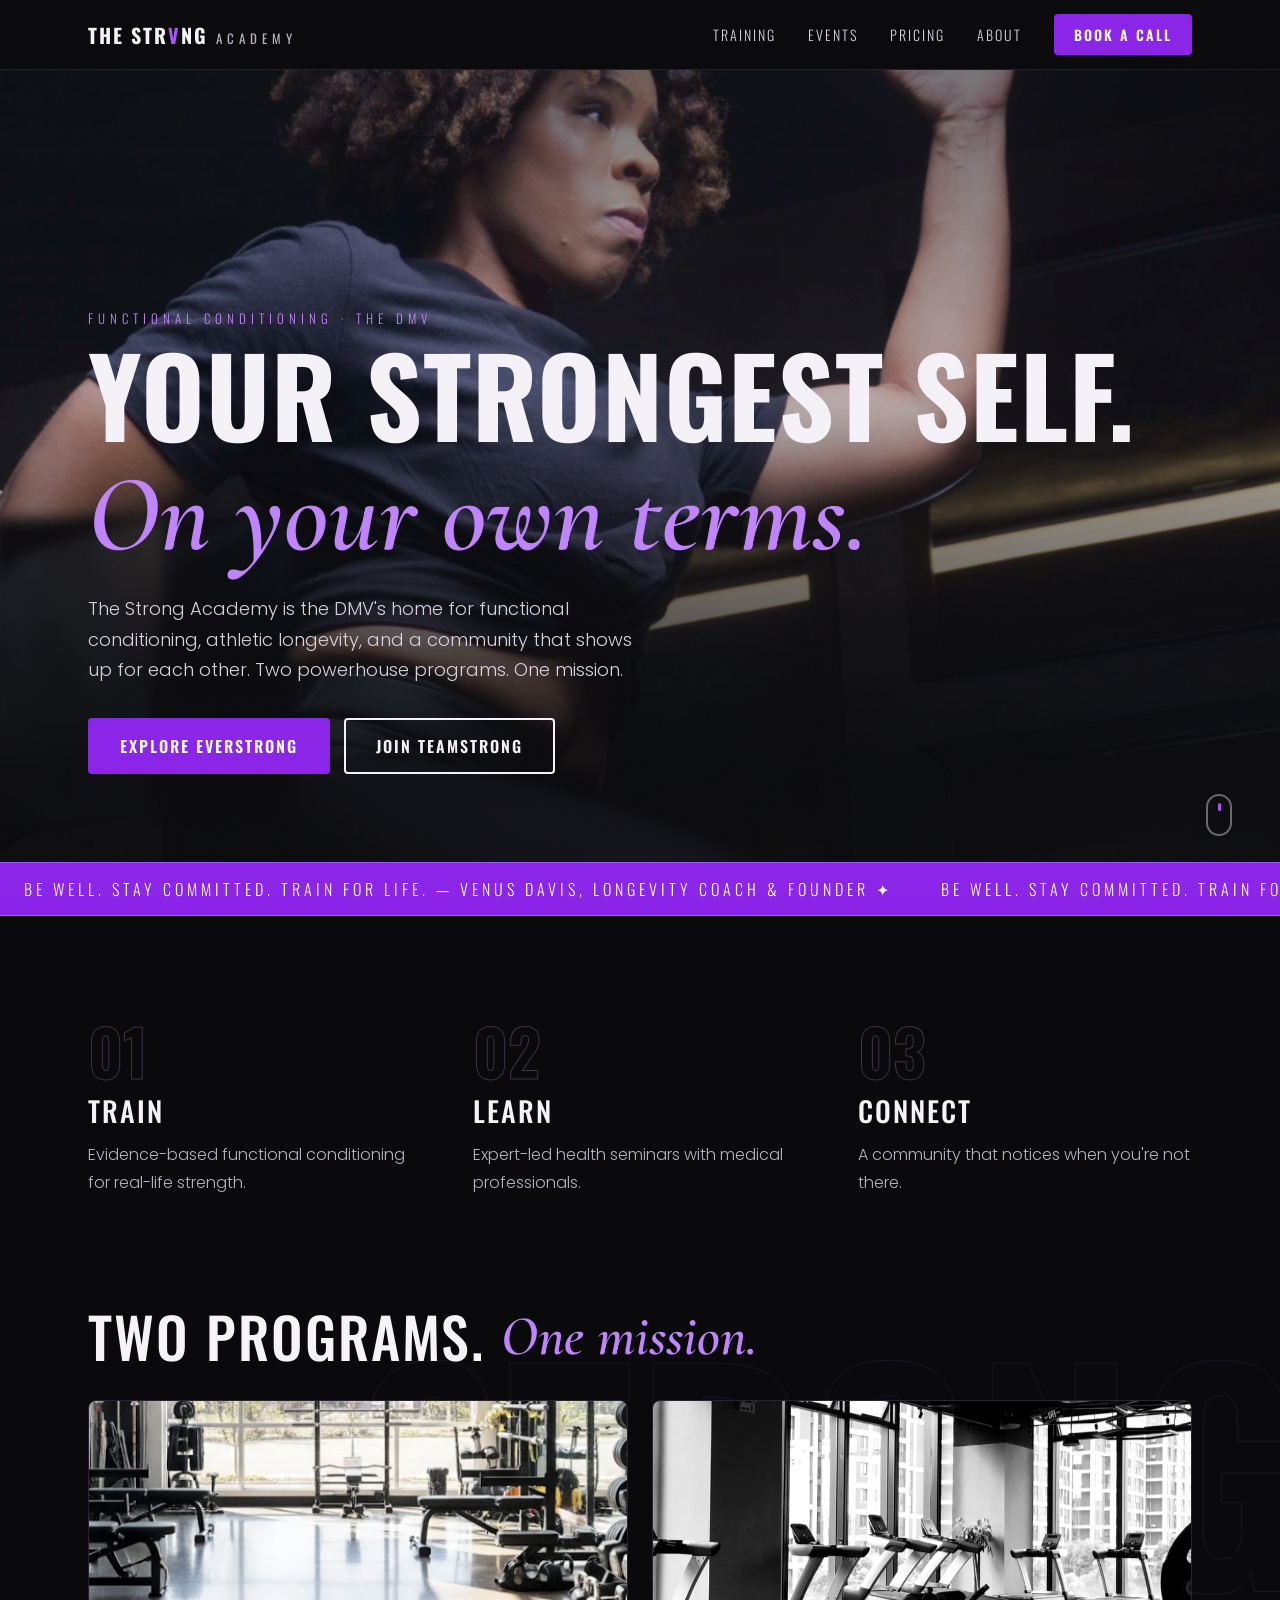
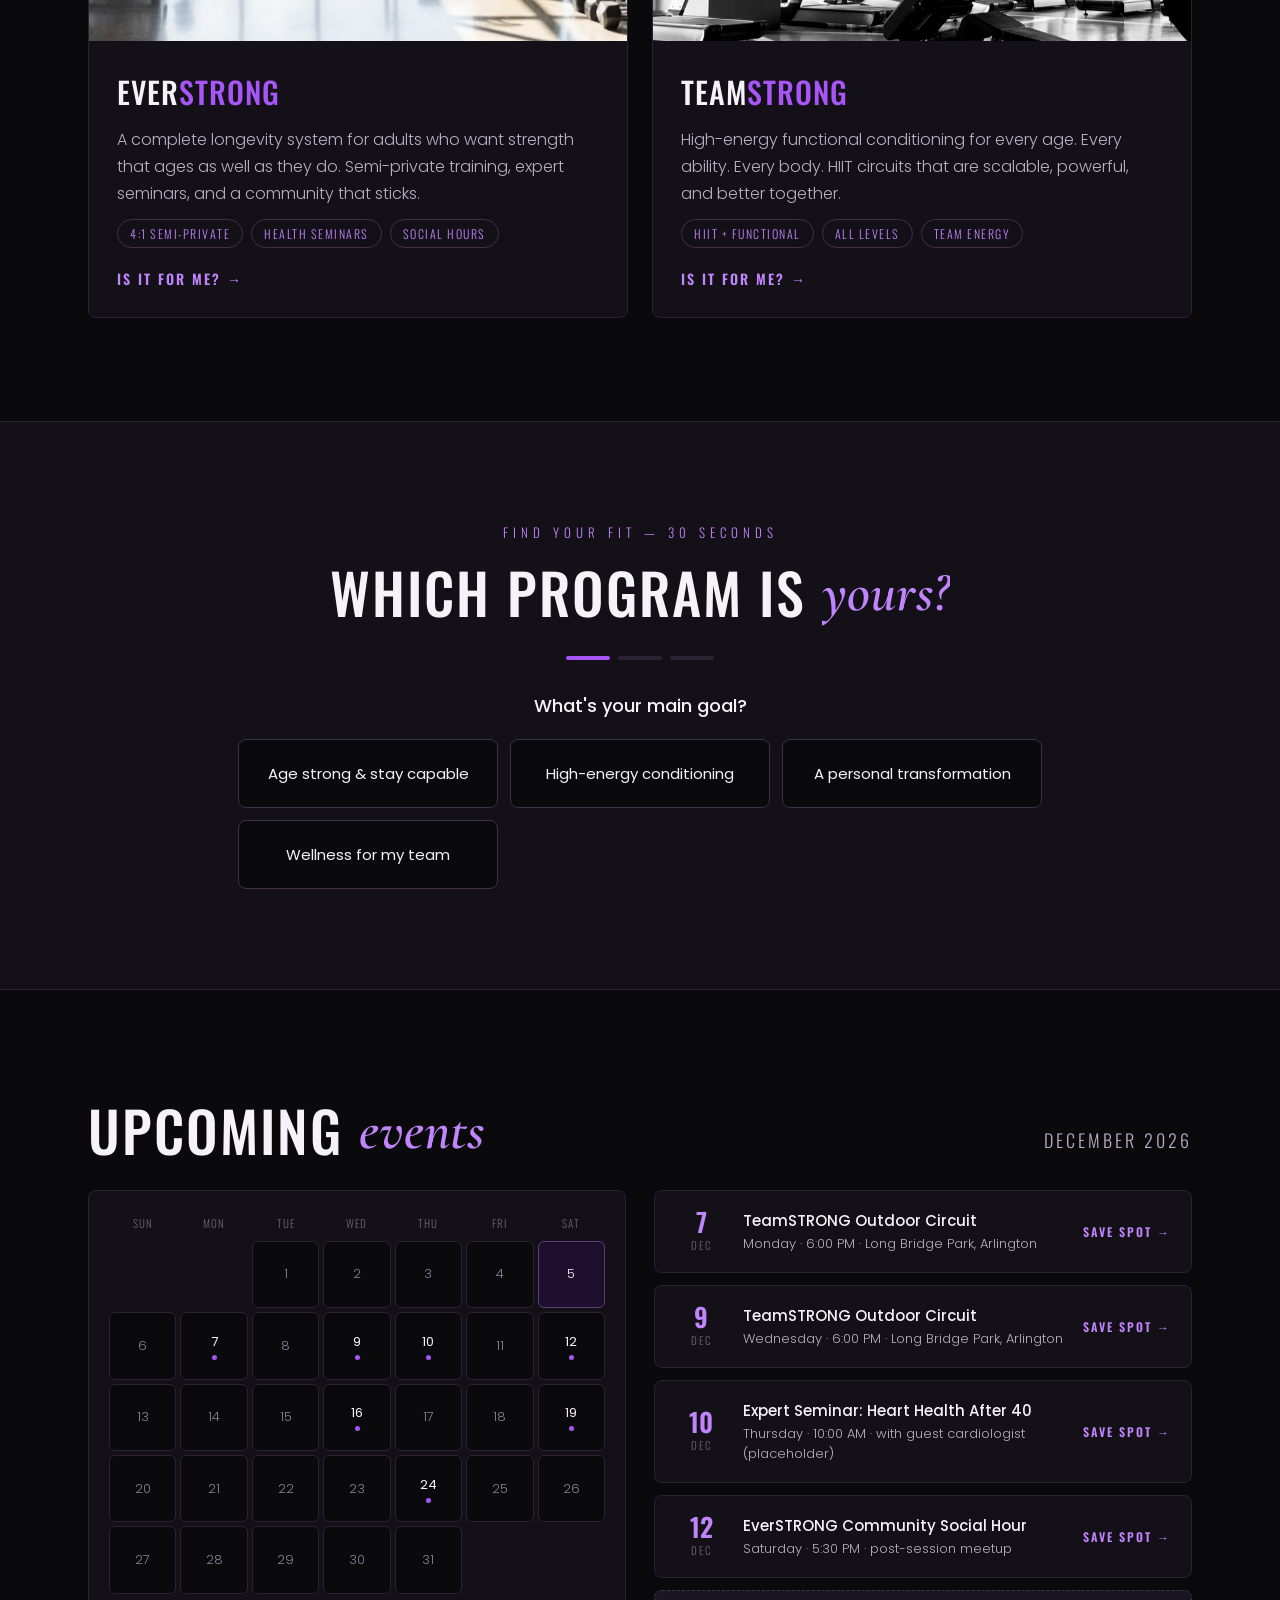
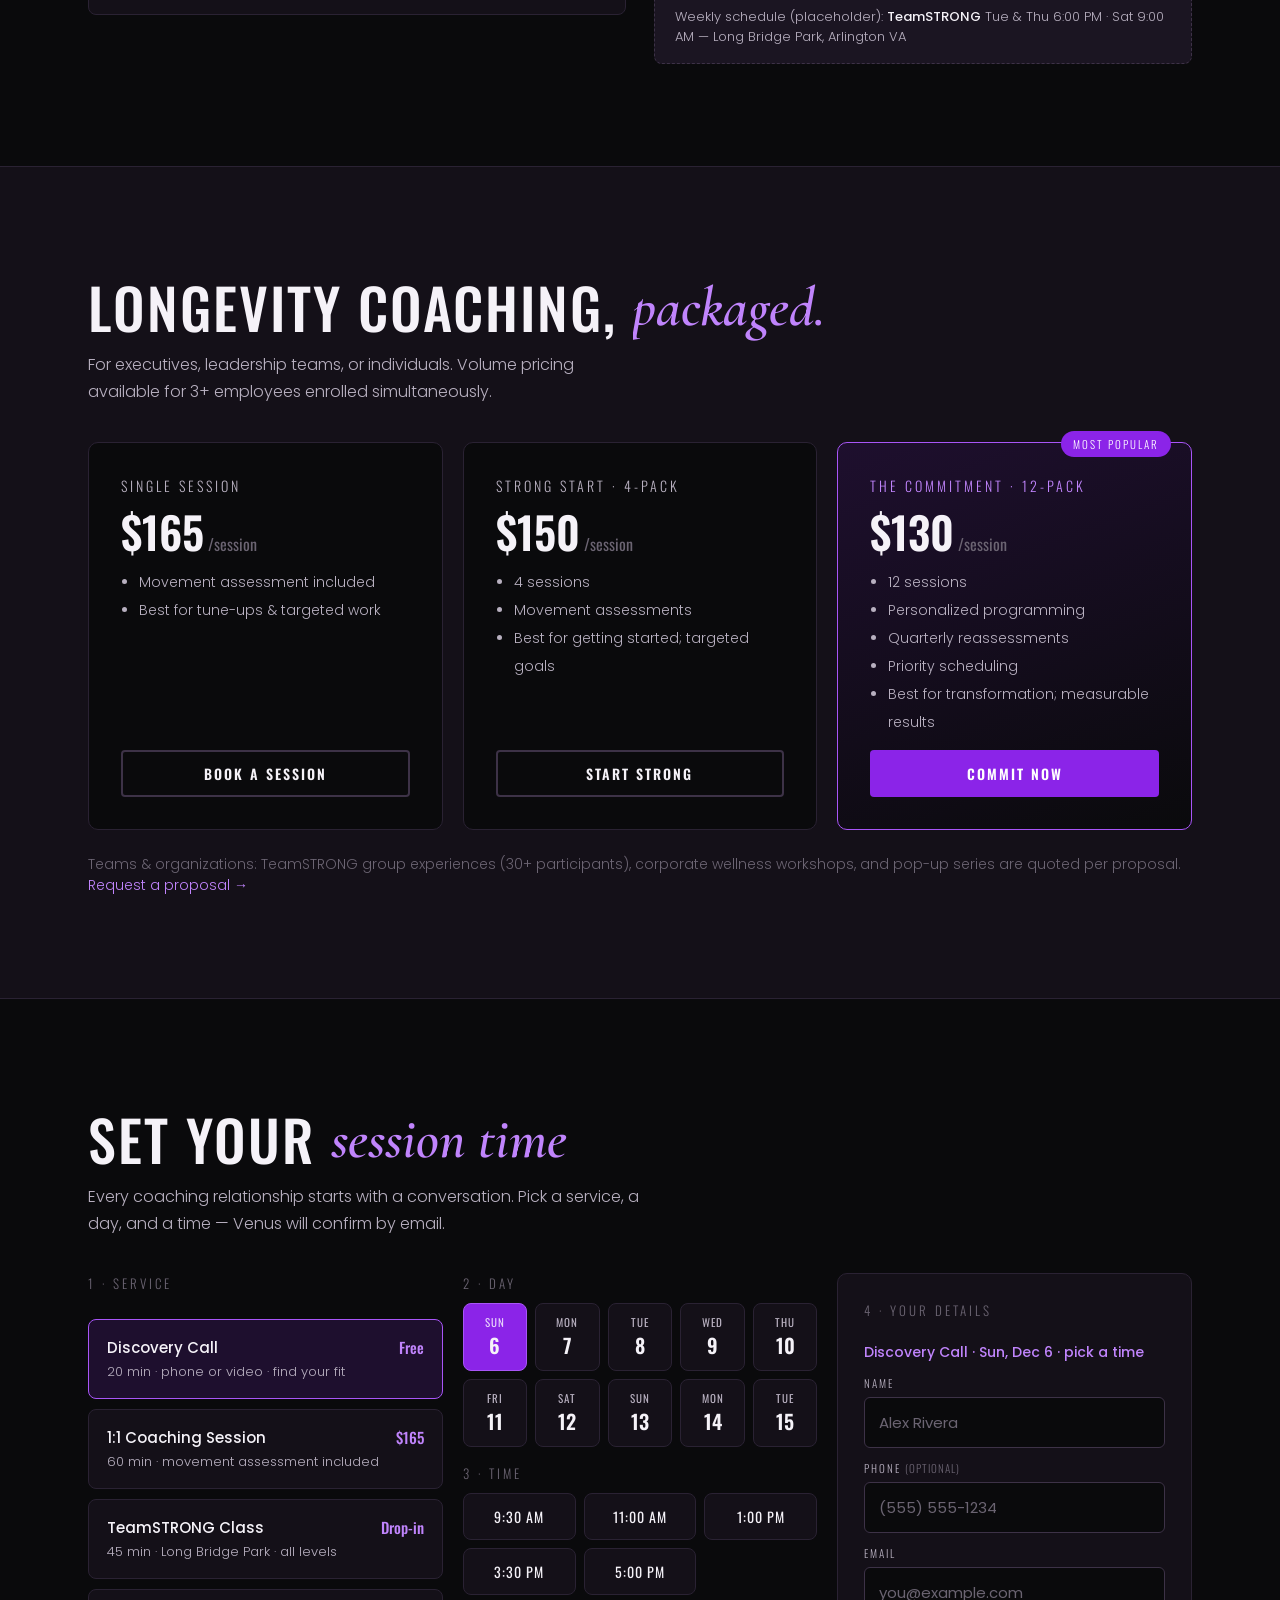
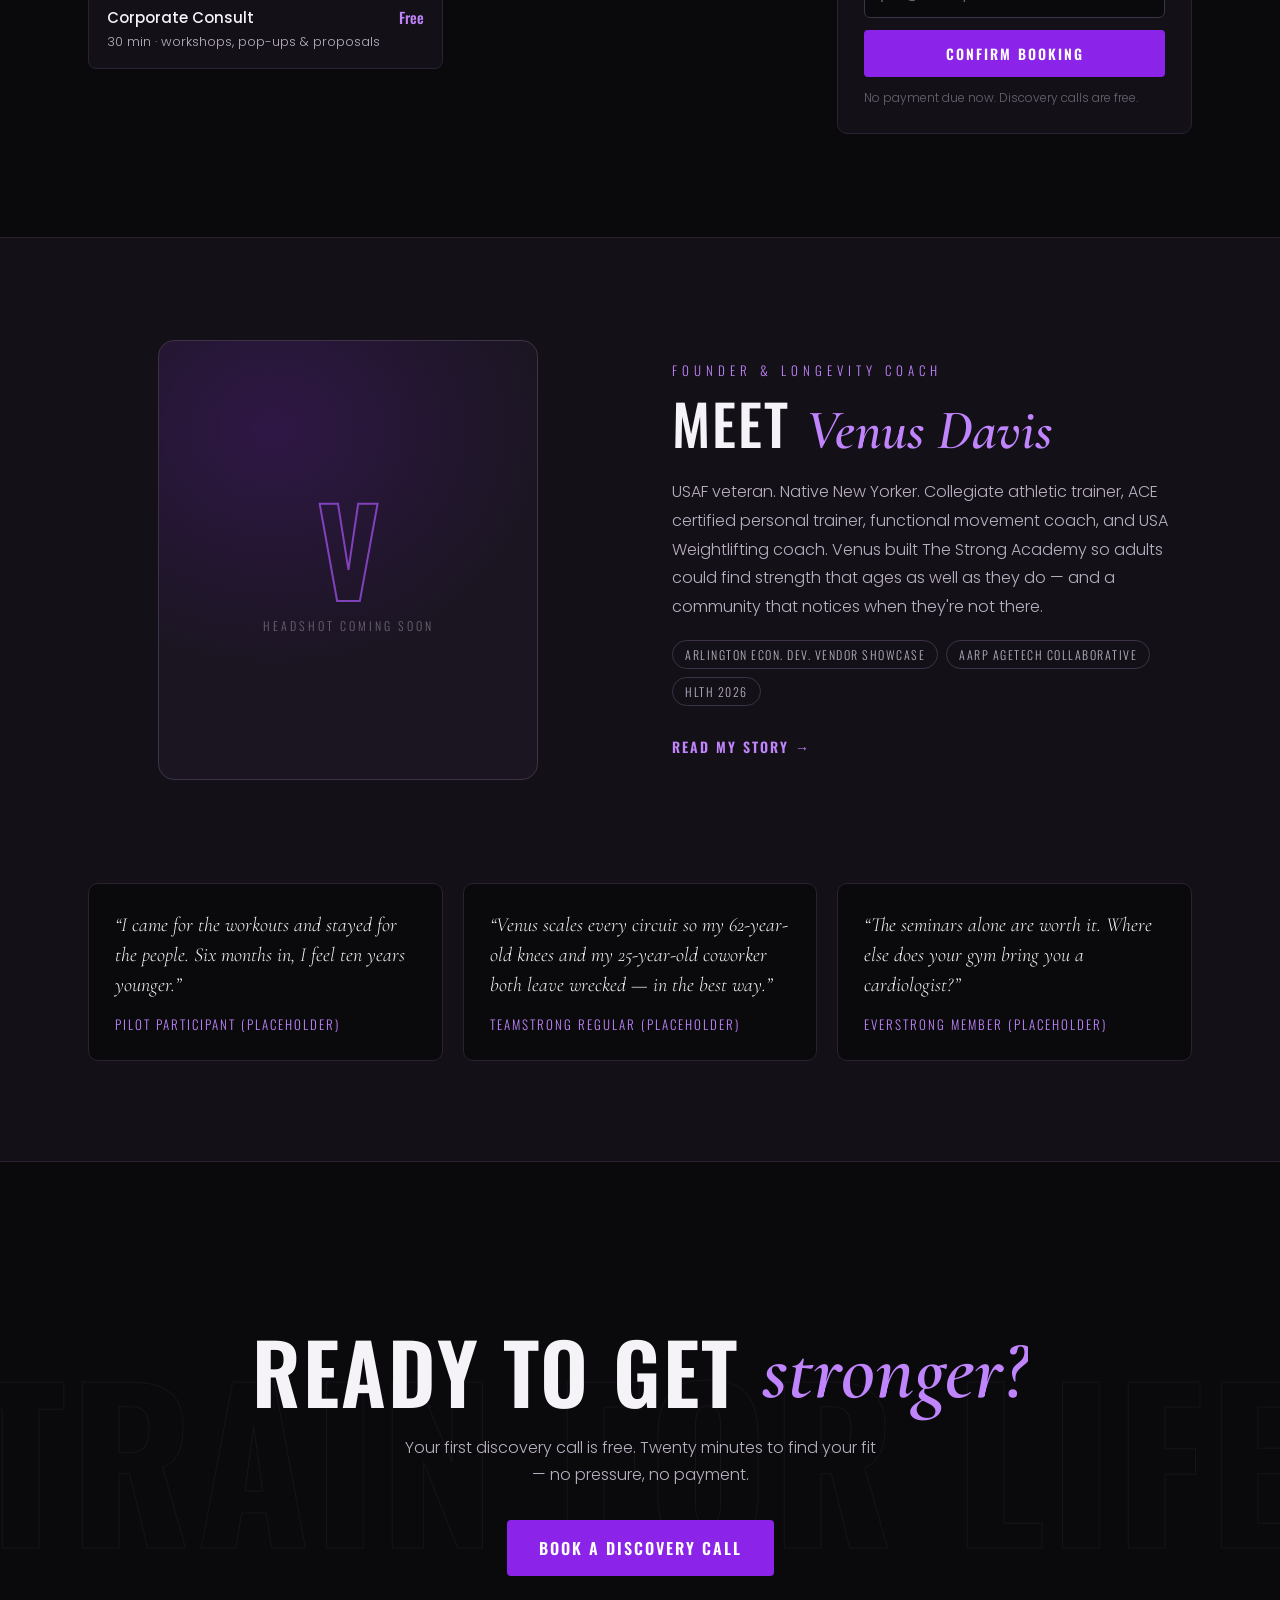
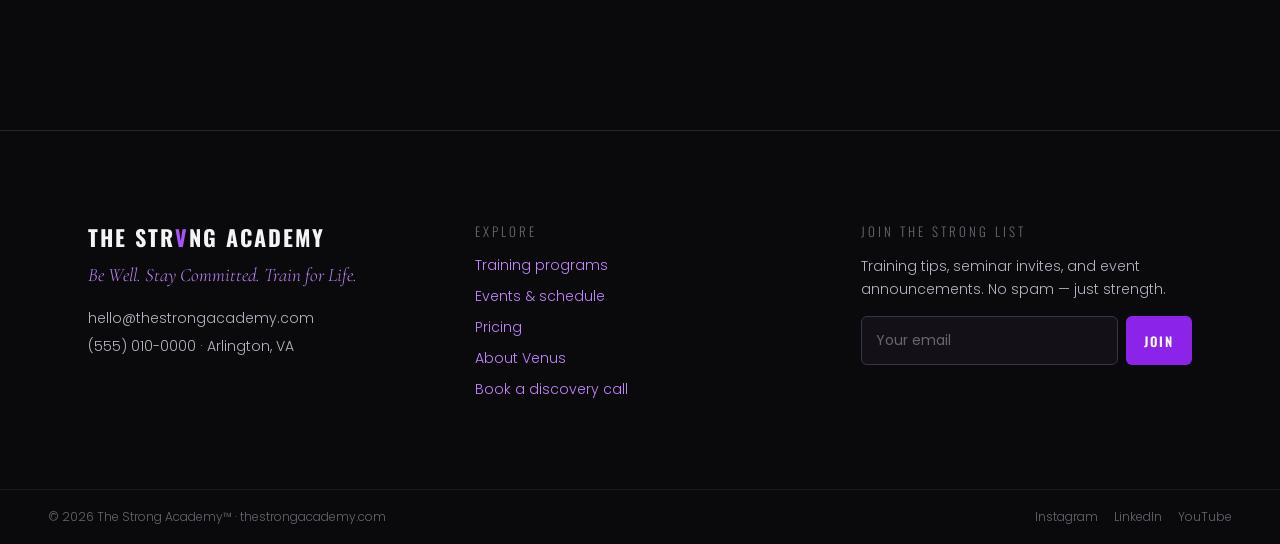
==== commit e54924ee: "Add kinetic motion pass: word reveals, parallax, magnetic CTAs, CTA band Deepens the thegrind.nl-sty" ====
--- a/index.html
+++ b/index.html
@@ -10,9 +10,11 @@
 <link rel="preconnect" href="https://fonts.gstatic.com" crossorigin>
 <link href="https://fonts.googleapis.com/css2?family=Oswald:wght@400;500;600;700&family=Cormorant+Garamond:ital,wght@1,500;1,600&family=Poppins:wght@300;400;500;600&display=swap" rel="stylesheet">
 <link rel="stylesheet" href="css/styles.css">
+<noscript><style>.reveal,.reveal-lines,.hero-anim{opacity:1 !important;transform:none !important;animation:none !important}</style></noscript>
 </head>
 <body>
 
+<div class="grain" aria-hidden="true"></div>
 <div class="scroll-progress" aria-hidden="true"></div>
 
 <!-- NAV -->
@@ -49,7 +51,7 @@
     </h1>
     <p class="hero-sub hero-anim" style="--d:3">The Strong Academy is the DMV's home for functional conditioning, athletic longevity, and a community that shows up for each other. Two powerhouse programs. One mission.</p>
     <div class="hero-ctas hero-anim" style="--d:4">
-      <a href="#programs" class="btn btn-primary btn-lg">Explore EverSTRONG</a>
+      <a href="#programs" class="btn btn-primary btn-lg magnetic">Explore EverSTRONG</a>
       <a href="#programs" class="btn btn-ghost-light btn-lg">Join TeamSTRONG</a>
     </div>
   </div>
@@ -85,11 +87,13 @@
 </section>
 
 <!-- PROGRAM CARDS -->
-<section id="programs" class="section-tail container">
+<section id="programs" class="section-tail bg-word-host">
+  <div class="bg-word" data-plx="-28" aria-hidden="true">STRONG</div>
+  <div class="container">
   <h2 class="h2 reveal-lines">Two programs. <span class="serif-accent">One mission.</span></h2>
   <div class="program-grid">
     <article class="program-card reveal" style="--i:0">
-      <div class="program-media"><img src="assets/gym-weights.png" alt="EverSTRONG semi-private training session" loading="lazy"></div>
+      <div class="program-media"><div class="plx" data-plx="16"><img src="assets/gym-weights.png" alt="EverSTRONG semi-private training session" loading="lazy"></div></div>
       <div class="program-body">
         <h3 class="program-title">Ever<span class="accent">STRONG</span></h3>
         <p class="program-copy">A complete longevity system for adults who want strength that ages as well as they do. Semi-private training, expert seminars, and a community that sticks.</p>
@@ -102,7 +106,7 @@
       </div>
     </article>
     <article class="program-card reveal" style="--i:1">
-      <div class="program-media"><img src="assets/gym-treadmills.png" alt="TeamSTRONG high-energy conditioning class" loading="lazy"></div>
+      <div class="program-media"><div class="plx" data-plx="16"><img src="assets/gym-treadmills.png" alt="TeamSTRONG high-energy conditioning class" loading="lazy"></div></div>
       <div class="program-body">
         <h3 class="program-title">Team<span class="accent">STRONG</span></h3>
         <p class="program-copy">High-energy functional conditioning for every age. Every ability. Every body. HIIT circuits that are scalable, powerful, and better together.</p>
@@ -114,6 +118,7 @@
         <a href="#quiz" class="arrow-link">Is it for me? <span class="arrow">→</span></a>
       </div>
     </article>
+  </div>
   </div>
 </section>
 
@@ -235,7 +240,7 @@
     </div>
   </div>
   <div id="bookDone" class="confirm-panel" hidden>
-    <p class="confirm-star" aria-hidden="true">✦</p>
+    <p class="confirm-star" aria-hidden="true"><span class="spark s1">✦</span><span class="spark s2">✦</span><span class="spark s3">✦</span></p>
     <h3 class="confirm-title" id="confirmTitle"></h3>
     <p class="confirm-body" id="confirmBody"></p>
     <button id="bkAnother" class="btn btn-ghost">Book another</button>
@@ -281,6 +286,16 @@
   </div>
 </section>
 
+<!-- CTA BAND -->
+<section class="cta-band bg-word-host">
+  <div class="bg-word cta-word" data-plx="-36" aria-hidden="true">TRAIN FOR LIFE</div>
+  <div class="container cta-inner">
+    <h2 class="cta-title reveal-lines">Ready to get <span class="serif-accent">stronger?</span></h2>
+    <p class="cta-sub reveal">Your first discovery call is free. Twenty minutes to find your fit — no pressure, no payment.</p>
+    <div class="reveal" style="--i:1"><a href="#book" class="btn btn-primary btn-lg magnetic">Book a Discovery Call</a></div>
+  </div>
+</section>
+
 <!-- FOOTER -->
 <footer class="footer">
   <div class="container footer-grid">
--- a/css/styles.css
+++ b/css/styles.css
@@ -75,6 +75,7 @@
   text-transform: uppercase;
   letter-spacing: 2px;
   line-height: 1.12;
+  text-wrap: balance;
 }
 
 .serif-accent {
@@ -199,6 +200,8 @@
   transition: box-shadow 0.3s var(--ease-out-quart);
 }
 .nav.scrolled { box-shadow: 0 8px 32px rgba(0, 0, 0, 0.45); }
+.nav { transition: box-shadow 0.3s var(--ease-out-quart), transform 0.4s var(--ease-out-expo); }
+.nav.hidden { transform: translateY(-100%); }
 
 .nav-inner {
   max-width: 1200px;
@@ -465,12 +468,15 @@
 }
 
 .program-media { height: 240px; overflow: hidden; }
+.program-media .plx { height: 100%; will-change: transform; }
 .program-media img {
   width: 100%; height: 100%;
   object-fit: cover;
-  transition: transform 0.7s var(--ease-out-quart);
-}
-.program-card:hover .program-media img { transform: scale(1.06); }
+  transform: scale(1.14);
+  filter: grayscale(0.35) contrast(1.04);
+  transition: transform 0.7s var(--ease-out-quart), filter 0.7s var(--ease-out-quart);
+}
+.program-card:hover .program-media img { transform: scale(1.2); filter: grayscale(0) contrast(1); }
 
 .program-body { padding: 28px; display: flex; flex-direction: column; gap: 12px; flex: 1; }
 .program-title { margin: 0; font-family: var(--oswald); font-size: 30px; font-weight: 500; letter-spacing: 1px; text-transform: uppercase; }
@@ -683,6 +689,8 @@
   animation-delay: calc(var(--i, 0) * 60ms);
 }
 .event-row:hover { border-color: var(--border-2); transform: translateX(4px); }
+.event-row .event-cta .arrow-glyph { display: inline-block; transition: transform 0.25s var(--ease-out-quart); }
+.event-row:hover .event-cta .arrow-glyph { transform: translateX(5px); }
 
 .event-date { text-align: center; min-width: 52px; }
 .event-day {
@@ -976,8 +984,14 @@
   margin: 0 0 8px;
   font-size: 40px;
   color: var(--primary-hover);
-  animation: starPop 0.6s var(--ease-out-expo) 0.15s both;
-}
+}
+.confirm-star .spark {
+  display: inline-block;
+  animation: starPop 0.6s var(--ease-out-expo) both;
+}
+.confirm-star .s1 { animation-delay: 0.15s; }
+.confirm-star .s2 { font-size: 0.5em; color: var(--accent-text); animation-delay: 0.3s; margin-left: 6px; }
+.confirm-star .s3 { font-size: 0.3em; color: var(--accent-text); animation-delay: 0.42s; margin-left: 4px; }
 @keyframes starPop {
   from { opacity: 0; transform: scale(0.4) rotate(-30deg); }
   to { opacity: 1; transform: scale(1) rotate(0); }
@@ -1146,15 +1160,108 @@
 }
 .reveal.in { opacity: 1; transform: none; }
 
-/* section headings: masked line rise.
+/* section headings: masked rise.
    The hidden state must be opacity-only — a fully clip-path'd element
-   reports zero intersection area, so IntersectionObserver never fires. */
+   reports zero intersection area, so IntersectionObserver never fires.
+   JS splits these headings into per-word masks (.split); unsplit
+   headings fall back to a single-block rise. */
 .reveal-lines { opacity: 0; }
-.reveal-lines.in { opacity: 1; animation: lineReveal 0.8s var(--ease-out-expo) both; }
+.reveal-lines.in { opacity: 1; }
+.reveal-lines.in:not(.split) { animation: lineReveal 0.8s var(--ease-out-expo) both; }
 @keyframes lineReveal {
   from { clip-path: inset(0 0 100% 0); transform: translateY(30px); }
   to { clip-path: inset(-0.25em 0); transform: none; }
 }
+
+.reveal-lines .w {
+  display: inline-block;
+  overflow: hidden;
+  vertical-align: bottom;
+  padding-bottom: 0.22em;
+  margin-bottom: -0.22em;
+}
+.reveal-lines .wi { display: inline-block; transform: translateY(115%); }
+.reveal-lines.in .wi {
+  animation: wordUp 0.7s var(--ease-out-expo) both;
+  animation-delay: calc(var(--wi, 0) * 55ms);
+}
+@keyframes wordUp { to { transform: translateY(0); } }
+
+/* ---------- grain overlay ---------- */
+
+.grain {
+  position: fixed;
+  inset: 0;
+  z-index: 65;
+  pointer-events: none;
+  opacity: 0.05;
+  background-image: url("data:image/svg+xml,%3Csvg xmlns='http://www.w3.org/2000/svg' width='160' height='160'%3E%3Cfilter id='n'%3E%3CfeTurbulence type='fractalNoise' baseFrequency='0.9' numOctaves='2' stitchTiles='stitch'/%3E%3C/filter%3E%3Crect width='160' height='160' filter='url(%23n)' opacity='0.6'/%3E%3C/svg%3E");
+}
+
+/* ---------- giant background words ---------- */
+
+.bg-word-host { position: relative; overflow: hidden; }
+.bg-word {
+  position: absolute;
+  top: 4%;
+  right: -2%;
+  z-index: 0;
+  font-family: var(--oswald);
+  font-weight: 700;
+  font-size: clamp(120px, 22vw, 320px);
+  line-height: 1;
+  letter-spacing: 4px;
+  text-transform: uppercase;
+  color: transparent;
+  -webkit-text-stroke: 1px var(--border);
+  opacity: 0.55;
+  white-space: nowrap;
+  pointer-events: none;
+  user-select: none;
+  will-change: transform;
+}
+.bg-word-host > .container { position: relative; z-index: 1; }
+
+/* ---------- CTA band ---------- */
+
+.cta-band {
+  background: var(--bg);
+  border-top: 1px solid var(--border);
+  text-align: center;
+}
+.cta-band .cta-word {
+  top: 50%;
+  left: 50%;
+  right: auto;
+  translate: -50% -50%;
+  font-size: clamp(90px, 16vw, 240px);
+  opacity: 0.4;
+}
+.cta-inner {
+  position: relative;
+  z-index: 1;
+  padding-top: clamp(80px, 12vw, 160px);
+  padding-bottom: clamp(80px, 12vw, 160px);
+}
+.cta-title {
+  margin: 0;
+  font-family: var(--oswald);
+  font-weight: 600;
+  font-size: clamp(40px, 6.5vw, 84px);
+  text-transform: uppercase;
+  letter-spacing: 2px;
+  line-height: 1.08;
+}
+.cta-sub {
+  margin: 18px auto 32px;
+  max-width: 480px;
+  line-height: 1.7;
+  color: var(--text-muted);
+}
+
+/* ---------- magnetic buttons ---------- */
+
+.magnetic { will-change: transform; }
 
 /* ---------- reduced motion ---------- */
 
@@ -1169,7 +1276,11 @@
   .hero-anim { opacity: 1; transform: none; animation: none; }
   .hero-img { animation: none; }
   .reveal, .reveal-lines { opacity: 1; transform: none; clip-path: none; transition: none; animation: none; }
+  .reveal-lines .wi { transform: none; animation: none; }
   .marquee-track { animation: none; }
   .hero-scrollcue { display: none; }
   .scroll-progress { display: none; }
-}
+  .nav.hidden { transform: none; }
+  .bg-word, .program-media .plx { transform: none !important; }
+  .program-media img { transform: none; filter: none; }
+}
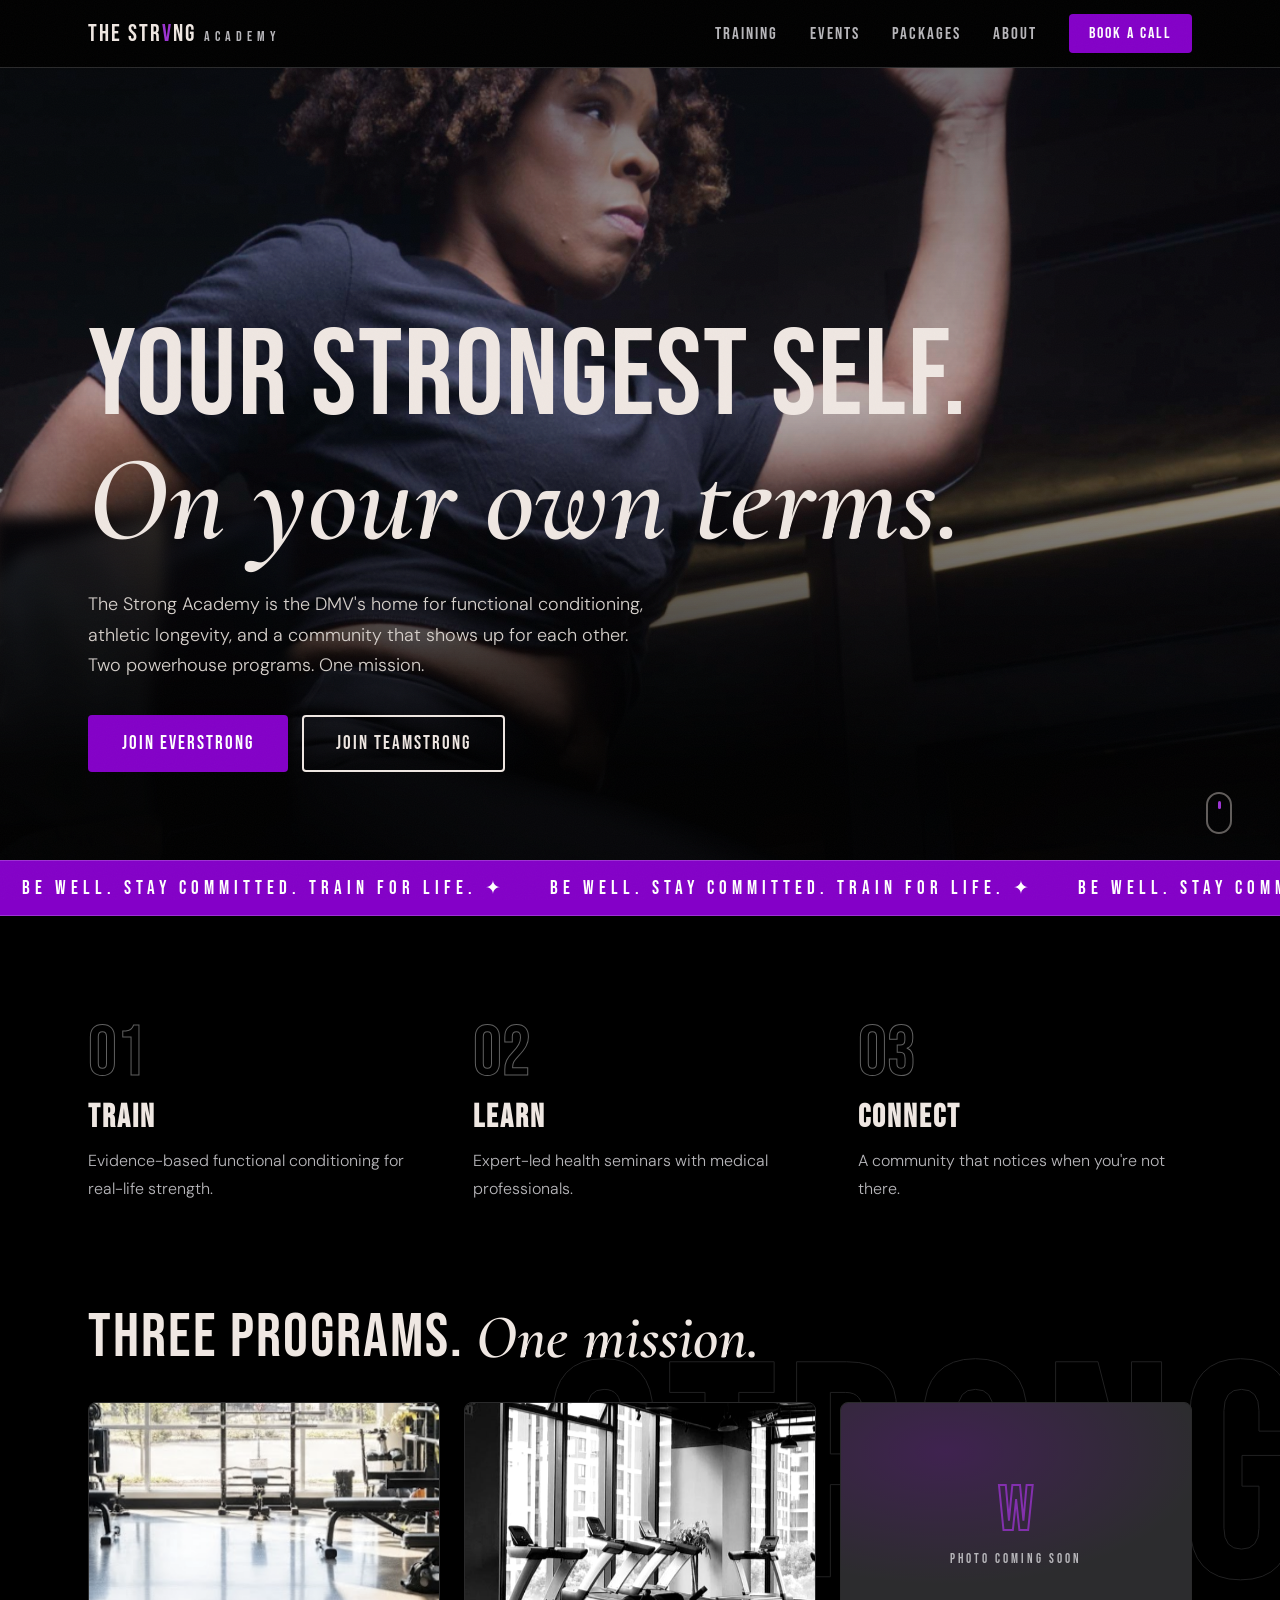
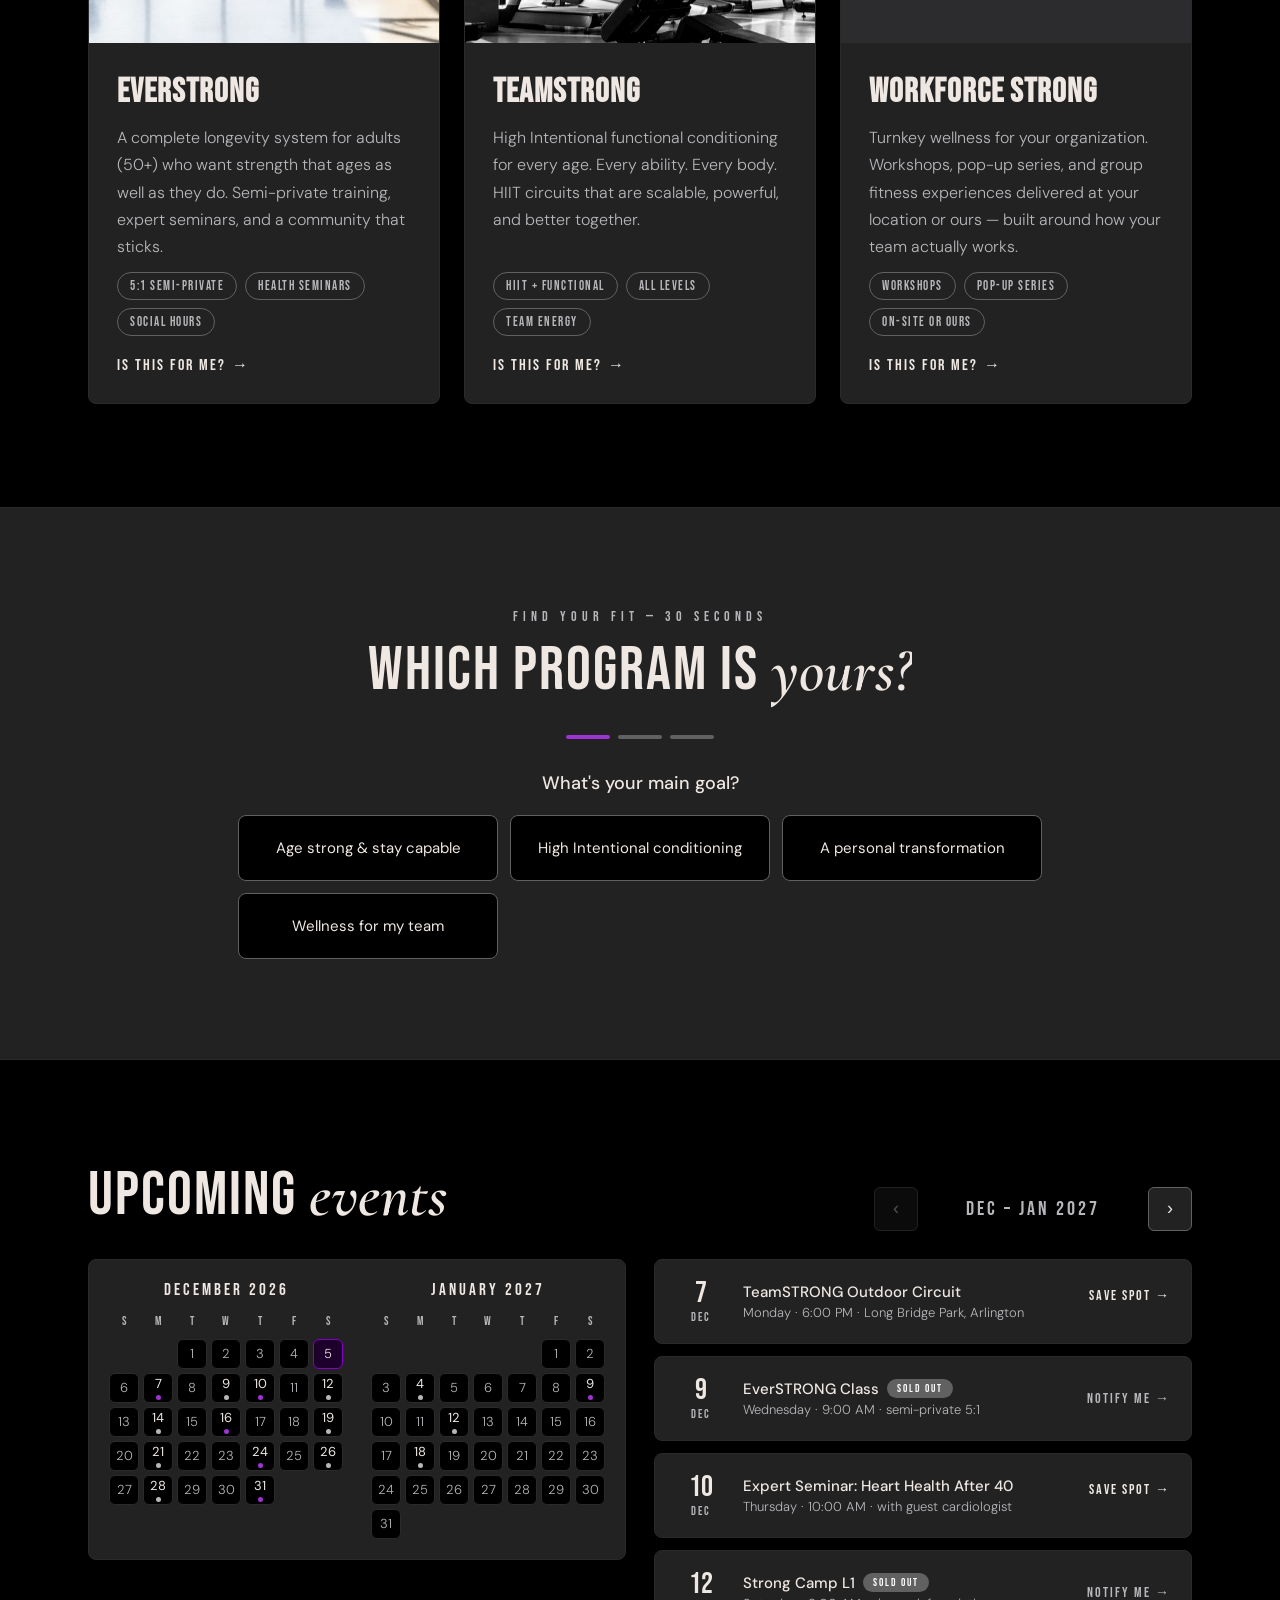
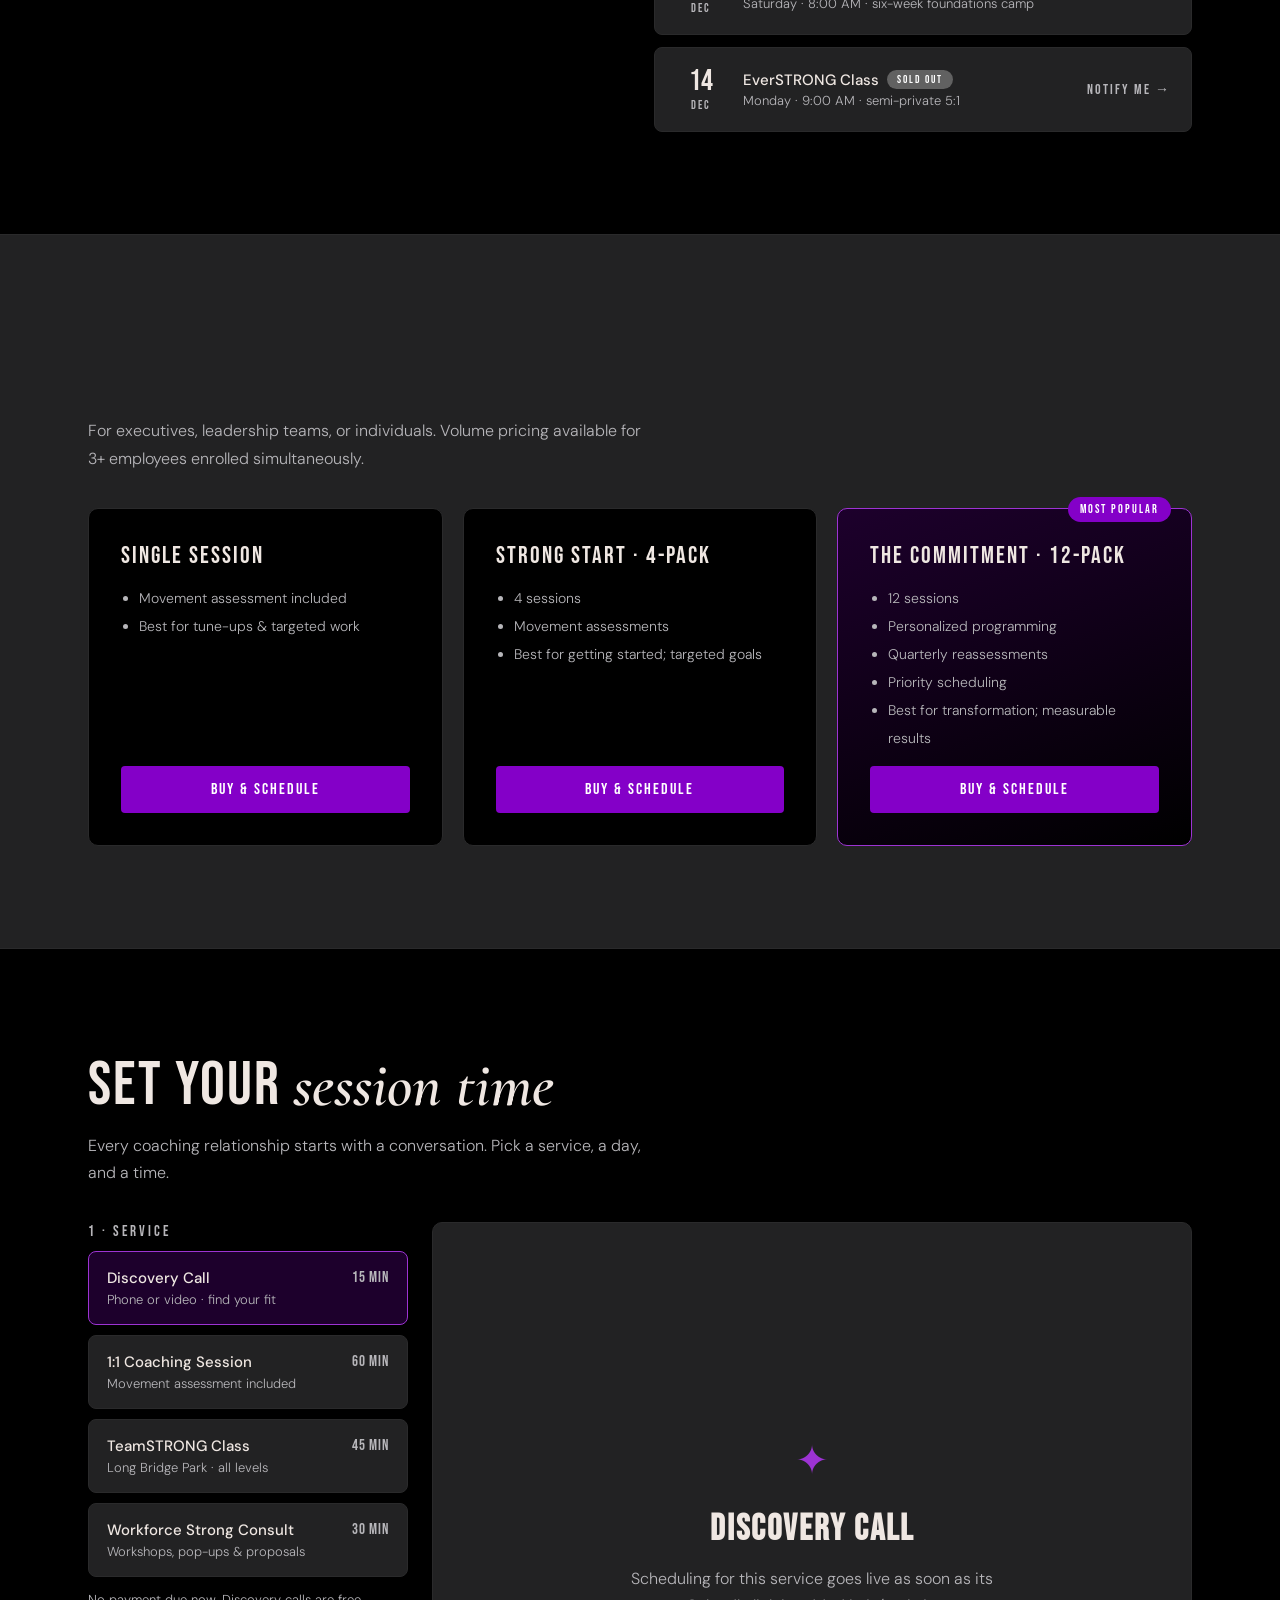
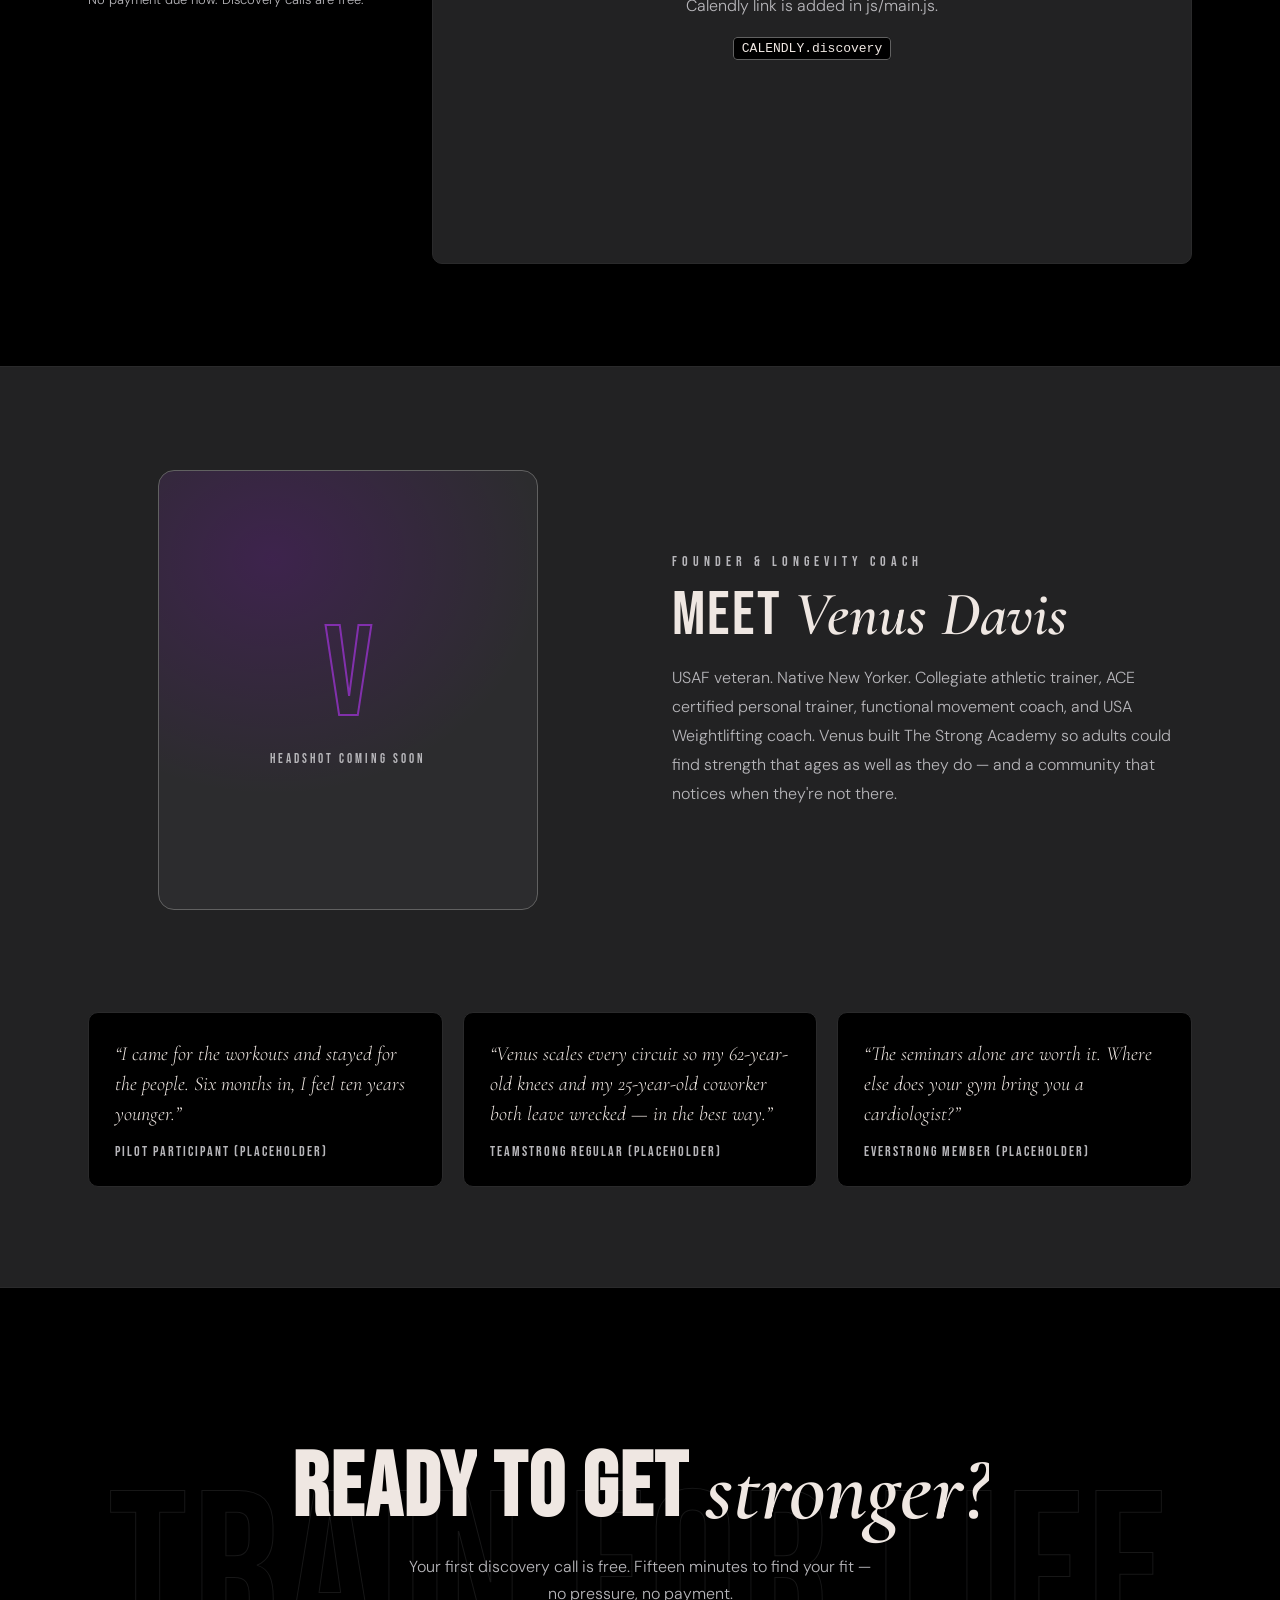
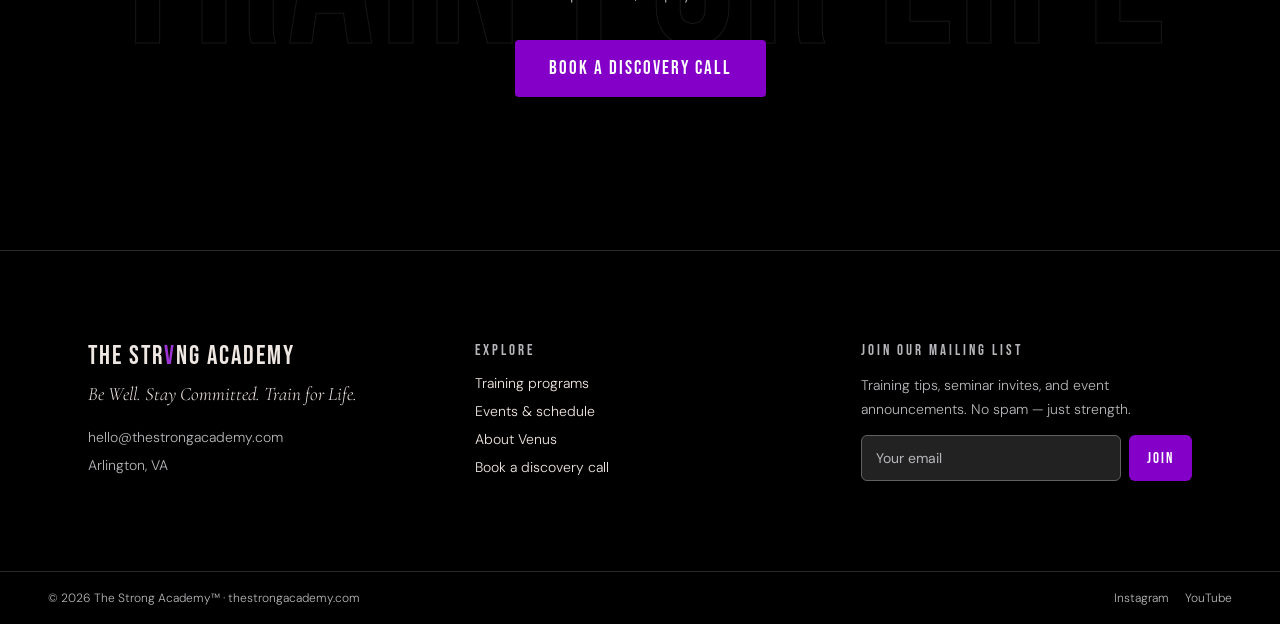
==== commit aff51c01: "Apply client change list: rebrand, Calendly/Eventbrite scaffold, 2-month calendar Brand - New palett" ====
--- a/index.html
+++ b/index.html
@@ -5,15 +5,44 @@
 <meta name="viewport" content="width=device-width, initial-scale=1">
 <title>The Strong Academy — Functional Conditioning &amp; Longevity Coaching in the DMV</title>
 <meta name="description" content="The Strong Academy is the DMV's home for functional conditioning, athletic longevity, and a community that shows up for each other. Book a free discovery call.">
-<link rel="icon" href="data:image/svg+xml,%3Csvg xmlns='http://www.w3.org/2000/svg' viewBox='0 0 32 32'%3E%3Crect width='32' height='32' rx='6' fill='%230A0A0C'/%3E%3Cpath d='M8 8l8 16 8-16' stroke='%23A855F7' stroke-width='4' fill='none' stroke-linecap='round' stroke-linejoin='round'/%3E%3C/svg%3E">
+<meta name="theme-color" content="#000000">
+
+<meta property="og:type" content="website">
+<meta property="og:site_name" content="The Strong Academy">
+<meta property="og:title" content="The Strong Academy — Your Strongest Self. On Your Own Terms.">
+<meta property="og:description" content="Functional conditioning, athletic longevity, and a community that shows up for each other. Book a free 15-minute discovery call.">
+<meta property="og:url" content="https://thestrongacademy.com/">
+<meta property="og:image" content="https://thestrongacademy.com/assets/training-action.png">
+<meta name="twitter:card" content="summary_large_image">
+<meta name="twitter:title" content="The Strong Academy — Your Strongest Self. On Your Own Terms.">
+<meta name="twitter:description" content="Functional conditioning, athletic longevity, and a community that shows up for each other.">
+<meta name="twitter:image" content="https://thestrongacademy.com/assets/training-action.png">
+
+<link rel="icon" href="data:image/svg+xml,%3Csvg xmlns='http://www.w3.org/2000/svg' viewBox='0 0 32 32'%3E%3Crect width='32' height='32' rx='6' fill='%23000000'/%3E%3Cpath d='M8 8l8 16 8-16' stroke='%238400C8' stroke-width='4' fill='none' stroke-linecap='round' stroke-linejoin='round'/%3E%3C/svg%3E">
 <link rel="preconnect" href="https://fonts.googleapis.com">
 <link rel="preconnect" href="https://fonts.gstatic.com" crossorigin>
-<link href="https://fonts.googleapis.com/css2?family=Oswald:wght@400;500;600;700&family=Cormorant+Garamond:ital,wght@1,500;1,600&family=Poppins:wght@300;400;500;600&display=swap" rel="stylesheet">
+<link href="https://fonts.googleapis.com/css2?family=Bebas+Neue&family=Cormorant+Garamond:ital,wght@1,500;1,600&family=DM+Sans:wght@300;400;500;700&display=swap" rel="stylesheet">
 <link rel="stylesheet" href="css/styles.css">
 <noscript><style>.reveal,.reveal-lines,.hero-anim{opacity:1 !important;transform:none !important;animation:none !important}</style></noscript>
+
+<script type="application/ld+json">
+{
+  "@context": "https://schema.org",
+  "@type": "HealthClub",
+  "name": "The Strong Academy",
+  "description": "Functional conditioning, athletic longevity, and corporate wellness coaching in the DMV.",
+  "url": "https://thestrongacademy.com/",
+  "email": "hello@thestrongacademy.com",
+  "address": { "@type": "PostalAddress", "addressLocality": "Arlington", "addressRegion": "VA", "addressCountry": "US" },
+  "areaServed": "Washington DC Metropolitan Area",
+  "founder": { "@type": "Person", "name": "Venus Davis", "jobTitle": "Founder & Longevity Coach" },
+  "slogan": "Be Well. Stay Committed. Train for Life."
+}
+</script>
 </head>
 <body>
 
+<a href="#main" class="skip-link">Skip to content</a>
 <div class="grain" aria-hidden="true"></div>
 <div class="scroll-progress" aria-hidden="true"></div>
 
@@ -30,38 +59,39 @@
     <div class="nav-links" id="navLinks">
       <a href="#programs" class="nav-link" data-section="programs">Training</a>
       <a href="#events" class="nav-link" data-section="events">Events</a>
-      <a href="#pricing" class="nav-link" data-section="pricing">Pricing</a>
+      <a href="#packages" class="nav-link" data-section="packages">Packages</a>
       <a href="#about" class="nav-link" data-section="about">About</a>
-      <a href="#book" class="btn btn-primary btn-nav">Book a Call</a>
+      <a href="#book" class="btn btn-primary btn-nav"><span class="btn-label">Book a Call</span></a>
     </div>
   </div>
 </nav>
+
+<main id="main">
 
 <!-- HERO -->
 <header class="hero" id="top">
   <div class="hero-media" aria-hidden="true">
-    <img src="assets/training-action.png" alt="" class="hero-img" id="heroImg" fetchpriority="high">
+    <img src="assets/training-action.png" alt="" class="hero-img" id="heroImg" width="1051" height="840" fetchpriority="high">
   </div>
   <div class="hero-scrim" aria-hidden="true"></div>
   <div class="container hero-content">
-    <p class="eyebrow hero-anim" style="--d:0">Functional conditioning · The DMV</p>
     <h1 class="hero-title">
-      <span class="line-mask"><span class="line hero-anim" style="--d:1">Your strongest self.</span></span>
-      <span class="line-mask"><span class="line hero-anim serif-accent" style="--d:2">On your own terms.</span></span>
+      <span class="line-mask"><span class="line hero-anim" style="--d:0">Your strongest self.</span></span>
+      <span class="line-mask"><span class="line hero-anim serif-accent" style="--d:1">On your own terms.</span></span>
     </h1>
-    <p class="hero-sub hero-anim" style="--d:3">The Strong Academy is the DMV's home for functional conditioning, athletic longevity, and a community that shows up for each other. Two powerhouse programs. One mission.</p>
-    <div class="hero-ctas hero-anim" style="--d:4">
-      <a href="#programs" class="btn btn-primary btn-lg magnetic">Explore EverSTRONG</a>
-      <a href="#programs" class="btn btn-ghost-light btn-lg">Join TeamSTRONG</a>
-    </div>
-  </div>
-  <div class="hero-scrollcue hero-anim" style="--d:5" aria-hidden="true"><span></span></div>
+    <p class="hero-sub hero-anim" style="--d:2">The Strong Academy is the DMV's home for functional conditioning, athletic longevity, and a community that shows up for each other. Two powerhouse programs. One mission.</p>
+    <div class="hero-ctas hero-anim" style="--d:3">
+      <a href="#programs" class="btn btn-primary btn-lg magnetic"><span class="btn-label">Join EverSTRONG</span></a>
+      <a href="#programs" class="btn btn-ghost-light btn-lg"><span class="btn-label">Join TeamSTRONG</span></a>
+    </div>
+  </div>
+  <div class="hero-scrollcue hero-anim" style="--d:4" aria-hidden="true"><span></span></div>
 </header>
 
 <!-- TAGLINE MARQUEE -->
 <div class="marquee" aria-hidden="true">
   <div class="marquee-track">
-    <span>Be Well. Stay Committed. Train for Life. — Venus Davis, Longevity Coach &amp; Founder ✦</span><span>Be Well. Stay Committed. Train for Life. — Venus Davis, Longevity Coach &amp; Founder ✦</span><span>Be Well. Stay Committed. Train for Life. — Venus Davis, Longevity Coach &amp; Founder ✦</span><span>Be Well. Stay Committed. Train for Life. — Venus Davis, Longevity Coach &amp; Founder ✦</span>
+    <span>Be Well. Stay Committed. Train for Life. ✦</span><span>Be Well. Stay Committed. Train for Life. ✦</span><span>Be Well. Stay Committed. Train for Life. ✦</span><span>Be Well. Stay Committed. Train for Life. ✦</span><span>Be Well. Stay Committed. Train for Life. ✦</span><span>Be Well. Stay Committed. Train for Life. ✦</span>
   </div>
 </div>
 
@@ -90,34 +120,59 @@
 <section id="programs" class="section-tail bg-word-host">
   <div class="bg-word" data-plx="-28" aria-hidden="true">STRONG</div>
   <div class="container">
-  <h2 class="h2 reveal-lines">Two programs. <span class="serif-accent">One mission.</span></h2>
+  <h2 class="h2 reveal-lines">Three programs. <span class="serif-accent">One mission.</span></h2>
   <div class="program-grid">
+
     <article class="program-card reveal" style="--i:0">
-      <div class="program-media"><div class="plx" data-plx="16"><img src="assets/gym-weights.png" alt="EverSTRONG semi-private training session" loading="lazy"></div></div>
+      <!-- TODO(client): replace with new EverSTRONG photography -->
+      <div class="program-media"><div class="plx" data-plx="16"><img src="assets/gym-weights.png" alt="EverSTRONG semi-private training session" width="1545" height="310" loading="lazy"></div></div>
       <div class="program-body">
         <h3 class="program-title">Ever<span class="accent">STRONG</span></h3>
-        <p class="program-copy">A complete longevity system for adults who want strength that ages as well as they do. Semi-private training, expert seminars, and a community that sticks.</p>
+        <p class="program-copy">A complete longevity system for adults (50+) who want strength that ages as well as they do. Semi-private training, expert seminars, and a community that sticks.</p>
         <div class="chip-row">
-          <span class="chip">4:1 semi-private</span>
+          <span class="chip">5:1 semi-private</span>
           <span class="chip">Health seminars</span>
           <span class="chip">Social hours</span>
         </div>
-        <a href="#quiz" class="arrow-link">Is it for me? <span class="arrow">→</span></a>
+        <a href="#quiz" class="arrow-link">Is this for me? <span class="arrow">→</span></a>
       </div>
     </article>
+
     <article class="program-card reveal" style="--i:1">
-      <div class="program-media"><div class="plx" data-plx="16"><img src="assets/gym-treadmills.png" alt="TeamSTRONG high-energy conditioning class" loading="lazy"></div></div>
+      <!-- TODO(client): replace with new TeamSTRONG photography -->
+      <div class="program-media"><div class="plx" data-plx="16"><img src="assets/gym-treadmills.png" alt="TeamSTRONG conditioning class" width="1545" height="500" loading="lazy"></div></div>
       <div class="program-body">
         <h3 class="program-title">Team<span class="accent">STRONG</span></h3>
-        <p class="program-copy">High-energy functional conditioning for every age. Every ability. Every body. HIIT circuits that are scalable, powerful, and better together.</p>
+        <p class="program-copy">High Intentional functional conditioning for every age. Every ability. Every body. HIIT circuits that are scalable, powerful, and better together.</p>
         <div class="chip-row">
           <span class="chip">HIIT + functional</span>
           <span class="chip">All levels</span>
           <span class="chip">Team energy</span>
         </div>
-        <a href="#quiz" class="arrow-link">Is it for me? <span class="arrow">→</span></a>
+        <a href="#quiz" class="arrow-link">Is this for me? <span class="arrow">→</span></a>
       </div>
     </article>
+
+    <article class="program-card reveal" style="--i:2">
+      <div class="program-media">
+        <!-- TODO(client): supply Workforce Strong / corporate session photography -->
+        <div class="media-placeholder">
+          <span class="mp-mark" aria-hidden="true">W</span>
+          <span class="mp-note">Photo coming soon</span>
+        </div>
+      </div>
+      <div class="program-body">
+        <h3 class="program-title">Workforce<span class="accent"> STRONG</span></h3>
+        <p class="program-copy">Turnkey wellness for your organization. Workshops, pop-up series, and group fitness experiences delivered at your location or ours — built around how your team actually works.</p>
+        <div class="chip-row">
+          <span class="chip">Workshops</span>
+          <span class="chip">Pop-up series</span>
+          <span class="chip">On-site or ours</span>
+        </div>
+        <a href="#quiz" class="arrow-link">Is this for me? <span class="arrow">→</span></a>
+      </div>
+    </article>
+
   </div>
   </div>
 </section>
@@ -132,7 +187,7 @@
       <div class="quiz-bar" id="quizBar2"></div>
       <div class="quiz-bar" id="quizBar3"></div>
     </div>
-    <div id="quizBody" class="reveal"></div>
+    <div id="quizBody" class="reveal" aria-live="polite"></div>
   </div>
 </section>
 
@@ -140,52 +195,53 @@
 <section id="events" class="section container">
   <div class="events-head">
     <h2 class="h2 reveal-lines">Upcoming <span class="serif-accent">events</span></h2>
-    <p class="month-label reveal" id="monthLabel"></p>
+    <div class="cal-nav reveal">
+      <button class="cal-nav-btn" id="calPrev" aria-label="Previous month">‹</button>
+      <p class="cal-range" id="calRange" aria-live="polite"></p>
+      <button class="cal-nav-btn" id="calNext" aria-label="Next month">›</button>
+    </div>
   </div>
   <div class="events-grid">
     <div class="cal-card reveal" style="--i:0">
-      <div class="cal-dow" id="calDow"></div>
-      <div class="cal-grid" id="calGrid"></div>
+      <div class="cal-months" id="calMonths"></div>
     </div>
     <div class="events-list-col reveal" style="--i:1">
-      <div id="eventsList" class="events-list"></div>
+      <div id="eventsList" class="events-list" aria-live="polite"></div>
       <button id="clearDay" class="clear-day" hidden></button>
-      <div class="schedule-note">
-        <p>Weekly schedule (placeholder): <strong>TeamSTRONG</strong> Tue &amp; Thu 6:00 PM · Sat 9:00 AM — Long Bridge Park, Arlington VA</p>
-      </div>
-    </div>
-  </div>
-</section>
-
-<!-- PRICING -->
-<section id="pricing" class="tinted">
+    </div>
+  </div>
+</section>
+
+<!-- PACKAGES -->
+<section id="packages" class="tinted">
   <div class="container section">
     <h2 class="h2 reveal-lines">Longevity coaching, <span class="serif-accent">packaged.</span></h2>
     <p class="section-intro reveal">For executives, leadership teams, or individuals. Volume pricing available for 3+ employees enrolled simultaneously.</p>
     <div class="pricing-grid">
       <div class="price-card reveal" style="--i:0">
         <p class="price-name">Single Session</p>
-        <p class="price-amount">$165<span class="price-per"> /session</span></p>
         <ul class="price-list">
           <li>Movement assessment included</li>
           <li>Best for tune-ups &amp; targeted work</li>
         </ul>
-        <a href="#book" class="btn btn-ghost">Book a session</a>
+        <div class="package-actions">
+          <button class="btn btn-primary" data-package="single"><span class="btn-label">Buy &amp; schedule</span></button>
+        </div>
       </div>
       <div class="price-card reveal" style="--i:1">
         <p class="price-name">Strong Start · 4-Pack</p>
-        <p class="price-amount">$150<span class="price-per"> /session</span></p>
         <ul class="price-list">
           <li>4 sessions</li>
           <li>Movement assessments</li>
           <li>Best for getting started; targeted goals</li>
         </ul>
-        <a href="#book" class="btn btn-ghost">Start strong</a>
+        <div class="package-actions">
+          <button class="btn btn-primary" data-package="fourpack"><span class="btn-label">Buy &amp; schedule</span></button>
+        </div>
       </div>
       <div class="price-card popular reveal" style="--i:2">
         <span class="popular-badge">Most popular</span>
-        <p class="price-name accent-text">The Commitment · 12-Pack</p>
-        <p class="price-amount">$130<span class="price-per"> /session</span></p>
+        <p class="price-name">The Commitment · 12-Pack</p>
         <ul class="price-list">
           <li>12 sessions</li>
           <li>Personalized programming</li>
@@ -193,57 +249,25 @@
           <li>Priority scheduling</li>
           <li>Best for transformation; measurable results</li>
         </ul>
-        <a href="#book" class="btn btn-primary">Commit now</a>
-      </div>
-    </div>
-    <p class="pricing-footnote reveal">Teams &amp; organizations: TeamSTRONG group experiences (30+ participants), corporate wellness workshops, and pop-up series are quoted per proposal. <a href="#book">Request a proposal →</a></p>
-  </div>
-</section>
-
-<!-- BOOKING -->
+        <div class="package-actions">
+          <button class="btn btn-primary" data-package="twelvepack"><span class="btn-label">Buy &amp; schedule</span></button>
+        </div>
+      </div>
+    </div>
+  </div>
+</section>
+
+<!-- BOOKING (Calendly) -->
 <section id="book" class="section container">
   <h2 class="h2 reveal-lines">Set your <span class="serif-accent">session time</span></h2>
-  <p class="section-intro reveal">Every coaching relationship starts with a conversation. Pick a service, a day, and a time — Venus will confirm by email.</p>
-  <div id="bookGrid" class="book-grid reveal">
+  <p class="section-intro reveal">Every coaching relationship starts with a conversation. Pick a service, a day, and a time.</p>
+  <div class="book-layout reveal">
     <div class="book-col">
       <p class="book-step">1 · Service</p>
       <div id="svcList" class="svc-list"></div>
-    </div>
-    <div class="book-col">
-      <div>
-        <p class="book-step">2 · Day</p>
-        <div id="dayGrid" class="day-grid"></div>
-      </div>
-      <div>
-        <p class="book-step">3 · Time</p>
-        <div id="slotWrap"></div>
-      </div>
-    </div>
-    <div class="details-card">
-      <p class="book-step">4 · Your details</p>
-      <p class="book-summary" id="bookSummary"></p>
-      <div class="field">
-        <label for="bkName">Name</label>
-        <input id="bkName" type="text" autocomplete="name" placeholder="Alex Rivera">
-      </div>
-      <div class="field">
-        <label for="bkPhone">Phone <span class="optional">(optional)</span></label>
-        <input id="bkPhone" type="tel" autocomplete="tel" placeholder="(555) 555-1234">
-      </div>
-      <div class="field">
-        <label for="bkEmail">Email</label>
-        <input id="bkEmail" type="email" autocomplete="email" placeholder="you@example.com">
-      </div>
-      <p class="form-error" id="bkError" hidden></p>
-      <button id="bkConfirm" class="btn btn-primary">Confirm booking</button>
       <p class="book-footnote">No payment due now. Discovery calls are free.</p>
     </div>
-  </div>
-  <div id="bookDone" class="confirm-panel" hidden>
-    <p class="confirm-star" aria-hidden="true"><span class="spark s1">✦</span><span class="spark s2">✦</span><span class="spark s3">✦</span></p>
-    <h3 class="confirm-title" id="confirmTitle"></h3>
-    <p class="confirm-body" id="confirmBody"></p>
-    <button id="bkAnother" class="btn btn-ghost">Book another</button>
+    <div class="scheduler" id="scheduler" aria-live="polite"></div>
   </div>
 </section>
 
@@ -260,15 +284,10 @@
       <p class="eyebrow">Founder &amp; Longevity Coach</p>
       <h2 class="h2">Meet <span class="serif-accent">Venus Davis</span></h2>
       <p class="about-bio">USAF veteran. Native New Yorker. Collegiate athletic trainer, ACE certified personal trainer, functional movement coach, and USA Weightlifting coach. Venus built The Strong Academy so adults could find strength that ages as well as they do — and a community that notices when they're not there.</p>
-      <div class="chip-row muted-chips">
-        <span class="chip">Arlington Econ. Dev. Vendor Showcase</span>
-        <span class="chip">AARP AgeTech Collaborative</span>
-        <span class="chip">HLTH 2026</span>
-      </div>
-      <a href="#book" class="arrow-link">Read my story <span class="arrow">→</span></a>
     </div>
   </div>
   <div class="container testimonials-wrap">
+    <!-- TODO(client): replace with real testimonials from the previous site -->
     <div class="testimonials">
       <figure class="quote-card reveal" style="--i:0">
         <p class="quote">“I came for the workouts and stayed for the people. Six months in, I feel ten years younger.”</p>
@@ -291,10 +310,12 @@
   <div class="bg-word cta-word" data-plx="-36" aria-hidden="true">TRAIN FOR LIFE</div>
   <div class="container cta-inner">
     <h2 class="cta-title reveal-lines">Ready to get <span class="serif-accent">stronger?</span></h2>
-    <p class="cta-sub reveal">Your first discovery call is free. Twenty minutes to find your fit — no pressure, no payment.</p>
-    <div class="reveal" style="--i:1"><a href="#book" class="btn btn-primary btn-lg magnetic">Book a Discovery Call</a></div>
-  </div>
-</section>
+    <p class="cta-sub reveal">Your first discovery call is free. Fifteen minutes to find your fit — no pressure, no payment.</p>
+    <div class="reveal" style="--i:1"><a href="#book" class="btn btn-primary btn-lg magnetic"><span class="btn-label">Book a Discovery Call</span></a></div>
+  </div>
+</section>
+
+</main>
 
 <!-- FOOTER -->
 <footer class="footer">
@@ -302,32 +323,32 @@
     <div>
       <p class="footer-wordmark">THE STR<span class="v">V</span>NG ACADEMY</p>
       <p class="footer-mantra">Be Well. Stay Committed. Train for Life.</p>
-      <p class="footer-contact">hello@thestrongacademy.com<br>(555) 010-0000 · Arlington, VA</p>
+      <p class="footer-contact">hello@thestrongacademy.com<br>Arlington, VA</p>
     </div>
     <div>
       <p class="footer-head">Explore</p>
       <div class="footer-links">
         <a href="#programs">Training programs</a>
         <a href="#events">Events &amp; schedule</a>
-        <a href="#pricing">Pricing</a>
         <a href="#about">About Venus</a>
         <a href="#book">Book a discovery call</a>
       </div>
     </div>
     <div>
-      <p class="footer-head">Join the Strong List</p>
+      <p class="footer-head">Join our Mailing list</p>
       <p class="footer-blurb">Training tips, seminar invites, and event announcements. No spam — just strength.</p>
       <form id="newsForm" class="news-form" novalidate>
-        <label class="visually-hidden" for="newsEmail">Email</label>
+        <label class="visually-hidden" for="newsEmail">Email address</label>
         <input id="newsEmail" type="email" placeholder="Your email" autocomplete="email">
-        <button type="submit" class="btn btn-primary btn-join">Join</button>
+        <button type="submit" class="btn btn-primary btn-join"><span class="btn-label">Join</span></button>
       </form>
-      <p id="newsDone" class="news-done" hidden>✦ You're on the Strong List. Welcome.</p>
+      <p id="newsError" class="news-error" role="alert" hidden></p>
+      <p id="newsDone" class="news-done" hidden>✦ You're on the list. Welcome.</p>
     </div>
   </div>
   <div class="footer-bar">
     <span>© 2026 The Strong Academy™ · thestrongacademy.com</span>
-    <span class="footer-social"><a href="#top">Instagram</a><a href="#top">LinkedIn</a><a href="#top">YouTube</a></span>
+    <span class="footer-social"><a href="#top">Instagram</a><a href="#top">YouTube</a></span>
   </div>
 </footer>
 
--- a/css/styles.css
+++ b/css/styles.css
@@ -1,28 +1,45 @@
 /* ============================================================
    The Strong Academy — styles
-   Tokens from design handoff; motion system layered on top.
+
+   BRAND TOKENS
+   Vurple #8400C8 is a FILL color only (buttons, marquee, selected
+   states) — as text on black it scores 2.82:1 and fails WCAG AA.
+   Blush #EFE7E2 carries the warm accent role on text (17.2:1).
+   Mid Gray #616161 is for borders/dividers only — at 3.39:1 it is
+   not safe for body copy.
    ============================================================ */
 
 :root {
-  --bg: #0A0A0C;
-  --surface: #141018;
-  --surface-2: #1B1522;
-  --purple-tint: #1E0F2E;
-  --border: #2A2233;
-  --border-2: #3D3247;
-  --primary: #8B24E8;
-  --primary-hover: #A855F7;
-  --accent-text: #C084FC;
-  --link-hover: #DDB8FF;
-  --text: #F5F2F8;
-  --text-dim: #D8D2DE;
-  --text-muted: #B8B0C0;
-  --text-faint: #6B6472;
-  --error: #F87171;
-
-  --oswald: 'Oswald', sans-serif;
+  /* brand palette */
+  --black: #000000;
+  --dark-gray: #222223;
+  --mid-gray: #616161;
+  --light-gray: #B7B6BA;
+  --blush: #EFE7E2;
+  --vurple: #8400C8;
+  --white: #FFFFFF;
+
+  /* derived (tints of Vurple — fills and states only) */
+  --vurple-hover: #9D33D3;
+  --vurple-deep: #1D002C;
+  --vurple-glow: rgba(132, 0, 200, 0.32);
+
+  /* semantic roles */
+  --bg: var(--black);
+  --surface: var(--dark-gray);
+  --surface-2: #2C2C2E;
+  --border: #2A2A2B;
+  --border-2: var(--mid-gray);
+  --text: var(--blush);
+  --text-dim: #D6D0CB;
+  --text-muted: var(--light-gray);
+  --text-faint: #8A8A8D;
+  --accent-text: var(--blush);
+  --error: #FF8A8A;
+
+  --display: 'Bebas Neue', 'Oswald', sans-serif;
   --serif: 'Cormorant Garamond', serif;
-  --body: 'Poppins', sans-serif;
+  --body: 'DM Sans', system-ui, sans-serif;
 
   --pad-x: clamp(16px, 4vw, 48px);
   --pad-y: clamp(56px, 8vw, 110px);
@@ -47,34 +64,53 @@
 
 img { max-width: 100%; display: block; }
 
-a { color: var(--accent-text); text-decoration: none; transition: color 0.2s var(--ease-out-quart); }
-a:hover { color: var(--link-hover); }
-
-::selection { background: var(--primary); color: #fff; }
-
-:focus-visible { outline: 2px solid var(--primary-hover); outline-offset: 3px; border-radius: 2px; }
+a { color: var(--blush); text-decoration: none; transition: color 0.2s var(--ease-out-quart); }
+a:hover { color: var(--white); }
+
+::selection { background: var(--vurple); color: var(--white); }
+
+:focus-visible { outline: 2px solid var(--vurple-hover); outline-offset: 3px; border-radius: 2px; }
 
 .container { max-width: 1200px; margin: 0 auto; padding-left: var(--pad-x); padding-right: var(--pad-x); }
 .section { padding-top: var(--pad-y); padding-bottom: var(--pad-y); }
 .section-tail { padding-bottom: var(--pad-y); }
 
-section[id], header[id] { scroll-margin-top: 72px; }
+section[id], header[id] { scroll-margin-top: 84px; }
 
 .visually-hidden {
   position: absolute; width: 1px; height: 1px; overflow: hidden;
   clip: rect(0 0 0 0); white-space: nowrap;
 }
 
+.skip-link {
+  position: absolute;
+  left: 50%;
+  top: 8px;
+  transform: translate(-50%, -160%);
+  z-index: 100;
+  background: var(--vurple);
+  color: var(--white);
+  padding: 12px 22px;
+  border-radius: 4px;
+  font-family: var(--display);
+  font-size: 15px;
+  letter-spacing: 2px;
+  transition: transform 0.25s var(--ease-out-quart);
+}
+.skip-link:focus { transform: translate(-50%, 0); color: var(--white); }
+
 /* ---------- type ---------- */
 
+/* Bebas Neue ships a single weight — hierarchy comes from size,
+   tracking and color, never font-weight. */
 .h2 {
   margin: 0;
-  font-family: var(--oswald);
-  font-size: clamp(32px, 4.5vw, 56px);
-  font-weight: 500;
-  text-transform: uppercase;
-  letter-spacing: 2px;
-  line-height: 1.12;
+  font-family: var(--display);
+  font-weight: 400;
+  font-size: clamp(34px, 5vw, 62px);
+  text-transform: uppercase;
+  letter-spacing: 2px;
+  line-height: 1.05;
   text-wrap: balance;
 }
 
@@ -83,24 +119,24 @@
   font-style: italic;
   font-weight: 600;
   text-transform: none;
-  color: var(--accent-text);
+  color: var(--blush);
   letter-spacing: 0;
 }
 
 .eyebrow {
   margin: 0 0 12px;
-  font-family: var(--oswald);
-  font-size: 13px;
+  font-family: var(--display);
+  font-size: 14px;
   letter-spacing: 5px;
   text-transform: uppercase;
-  color: var(--accent-text);
-}
-
-.accent { color: var(--primary-hover); }
-.accent-text { color: var(--accent-text); }
+  color: var(--light-gray);
+}
+
+.accent { color: var(--blush); }
+.accent-text { color: var(--blush); }
 
 .section-intro {
-  margin: 12px 0 0;
+  margin: 14px 0 0;
   max-width: 560px;
   line-height: 1.7;
   color: var(--text-muted);
@@ -110,12 +146,12 @@
 
 .btn {
   display: inline-block;
-  padding: 13px 24px;
+  padding: 14px 26px;
   border-radius: 4px;
   border: none;
-  font-family: var(--oswald);
-  font-size: 14px;
-  font-weight: 600;
+  font-family: var(--display);
+  font-size: 16px;
+  font-weight: 400;
   letter-spacing: 2px;
   text-transform: uppercase;
   text-align: center;
@@ -123,39 +159,44 @@
   transition: background-color 0.2s var(--ease-out-quart),
               border-color 0.2s var(--ease-out-quart),
               color 0.2s var(--ease-out-quart),
-              transform 0.2s var(--ease-out-quart),
               box-shadow 0.25s var(--ease-out-quart);
 }
-.btn:active { transform: scale(0.97); }
-
-.btn-primary { background: var(--primary); color: #fff; }
+
+/* Buttons animate a nested layer, so a magnetic inline transform on the
+   button itself can never clobber hover-lift or press feedback. */
+.btn > span, .btn-label {
+  display: block;
+  transition: transform 0.2s var(--ease-out-quart);
+}
+.btn:hover .btn-label { transform: translateY(-2px); }
+.btn:active .btn-label { transform: scale(0.97); }
+
+.btn-primary { background: var(--vurple); color: var(--white); }
 .btn-primary:hover {
-  background: var(--primary-hover);
-  color: #fff;
-  transform: translateY(-2px);
-  box-shadow: 0 8px 28px rgba(139, 36, 232, 0.35);
-}
-.btn-primary:active { transform: translateY(0) scale(0.97); box-shadow: none; }
+  background: var(--vurple-hover);
+  color: var(--white);
+  box-shadow: 0 8px 28px var(--vurple-glow);
+}
+.btn-primary:active { box-shadow: none; }
 
 .btn-ghost {
   background: none;
   border: 2px solid var(--border-2);
   color: var(--text);
-  padding: 11px 22px;
-}
-.btn-ghost:hover { border-color: var(--primary-hover); color: var(--accent-text); transform: translateY(-2px); }
-.btn-ghost:active { transform: translateY(0) scale(0.97); }
+  padding: 12px 24px;
+}
+.btn-ghost:hover { border-color: var(--vurple-hover); color: var(--white); }
 
 .btn-ghost-light {
   background: none;
-  border: 2px solid var(--text);
-  color: var(--text);
-  padding: 14px 30px;
-}
-.btn-ghost-light:hover { border-color: var(--primary-hover); color: var(--accent-text); transform: translateY(-2px); }
-
-.btn-lg { padding: 16px 32px; font-size: 16px; }
-.btn-ghost-light.btn-lg { padding: 14px 30px; }
+  border: 2px solid var(--blush);
+  color: var(--blush);
+  padding: 12px 28px;
+}
+.btn-ghost-light:hover { border-color: var(--vurple-hover); color: var(--white); }
+
+.btn-lg { padding: 17px 34px; font-size: 19px; }
+.btn-ghost-light.btn-lg { padding: 15px 32px; }
 
 /* ---------- arrow links ---------- */
 
@@ -164,11 +205,11 @@
   display: inline-flex;
   align-items: baseline;
   gap: 6px;
-  font-family: var(--oswald);
-  font-size: 14px;
-  font-weight: 600;
-  letter-spacing: 2px;
-  text-transform: uppercase;
+  font-family: var(--display);
+  font-size: 16px;
+  letter-spacing: 2px;
+  text-transform: uppercase;
+  color: var(--blush);
 }
 .arrow-link .arrow { display: inline-block; transition: transform 0.25s var(--ease-out-quart); }
 .arrow-link:hover .arrow { transform: translateX(6px); }
@@ -180,7 +221,7 @@
   top: 0; left: 0;
   height: 2px;
   width: 100%;
-  background: linear-gradient(90deg, var(--primary), var(--primary-hover));
+  background: linear-gradient(90deg, var(--vurple), var(--vurple-hover));
   transform-origin: 0 50%;
   transform: scaleX(0);
   z-index: 60;
@@ -193,14 +234,13 @@
   position: sticky;
   top: 0;
   z-index: 50;
-  background: rgba(10, 10, 12, 0.92);
-  backdrop-filter: blur(10px);
-  -webkit-backdrop-filter: blur(10px);
-  border-bottom: 1px solid #221E28;
-  transition: box-shadow 0.3s var(--ease-out-quart);
-}
-.nav.scrolled { box-shadow: 0 8px 32px rgba(0, 0, 0, 0.45); }
-.nav { transition: box-shadow 0.3s var(--ease-out-quart), transform 0.4s var(--ease-out-expo); }
+  background: rgba(0, 0, 0, 0.9);
+  backdrop-filter: blur(12px);
+  -webkit-backdrop-filter: blur(12px);
+  border-bottom: 1px solid var(--border);
+  transition: box-shadow 0.3s var(--ease-out-quart), transform 0.4s var(--ease-out-expo);
+}
+.nav.scrolled { box-shadow: 0 8px 32px rgba(0, 0, 0, 0.6); }
 .nav.hidden { transform: translateY(-100%); }
 
 .nav-inner {
@@ -215,25 +255,21 @@
 }
 .nav.scrolled .nav-inner { padding-top: 10px; padding-bottom: 10px; }
 
-.wordmark { display: flex; align-items: baseline; gap: 8px; color: var(--text); }
-.wordmark:hover { color: var(--text); }
-.wordmark-main { font-family: var(--oswald); font-weight: 700; font-size: 20px; letter-spacing: 2px; }
-.wordmark-sub { font-family: var(--oswald); font-weight: 400; font-size: 13px; letter-spacing: 5px; color: var(--text-muted); }
-.v { color: var(--primary-hover); }
-
-.nav-links {
-  display: flex;
-  align-items: center;
-  gap: clamp(12px, 2.5vw, 32px);
-}
+.wordmark { display: flex; align-items: baseline; gap: 8px; color: var(--blush); }
+.wordmark:hover { color: var(--white); }
+.wordmark-main { font-family: var(--display); font-size: 24px; letter-spacing: 2px; }
+.wordmark-sub { font-family: var(--display); font-size: 14px; letter-spacing: 5px; color: var(--light-gray); }
+.v { color: var(--vurple-hover); }
+
+.nav-links { display: flex; align-items: center; gap: clamp(12px, 2.5vw, 32px); }
 
 .nav-link {
   position: relative;
-  font-family: var(--oswald);
-  font-size: 14px;
-  letter-spacing: 2px;
-  text-transform: uppercase;
-  color: var(--text-dim);
+  font-family: var(--display);
+  font-size: 17px;
+  letter-spacing: 2px;
+  text-transform: uppercase;
+  color: var(--light-gray);
   padding: 4px 0;
 }
 .nav-link::after {
@@ -241,17 +277,17 @@
   position: absolute;
   left: 0; bottom: -2px;
   width: 100%; height: 2px;
-  background: var(--primary-hover);
+  background: var(--vurple-hover);
   transform: scaleX(0);
   transform-origin: 100% 50%;
   transition: transform 0.3s var(--ease-out-quart);
 }
-.nav-link:hover { color: #fff; }
+.nav-link:hover { color: var(--white); }
 .nav-link:hover::after,
 .nav-link.active::after { transform: scaleX(1); transform-origin: 0 50%; }
-.nav-link.active { color: #fff; }
-
-.btn-nav { padding: 10px 20px; font-size: 14px; }
+.nav-link.active { color: var(--white); }
+
+.btn-nav { padding: 10px 20px; font-size: 16px; }
 
 .nav-toggle {
   display: none;
@@ -267,14 +303,14 @@
 .nav-toggle span {
   display: block;
   height: 2px;
-  background: var(--text);
+  background: var(--blush);
   border-radius: 2px;
   transition: transform 0.3s var(--ease-out-quart);
 }
 .nav-toggle[aria-expanded="true"] span:first-child { transform: translateY(4px) rotate(45deg); }
 .nav-toggle[aria-expanded="true"] span:last-child { transform: translateY(-4px) rotate(-45deg); }
 
-@media (max-width: 640px) {
+@media (max-width: 700px) {
   .nav-toggle { display: flex; }
   .nav-links {
     position: absolute;
@@ -282,7 +318,7 @@
     flex-direction: column;
     align-items: stretch;
     gap: 0;
-    background: rgba(10, 10, 12, 0.98);
+    background: rgba(0, 0, 0, 0.98);
     border-bottom: 1px solid var(--border);
     padding: 8px var(--pad-x) 20px;
     display: none;
@@ -305,43 +341,33 @@
 }
 
 .hero-media { position: absolute; inset: -8% 0; }
-.hero-img {
-  width: 100%;
-  height: 100%;
-  object-fit: cover;
-  will-change: transform;
-}
+.hero-img { width: 100%; height: 100%; object-fit: cover; will-change: transform; }
 
 .hero-scrim {
   position: absolute;
   inset: 0;
-  background: linear-gradient(180deg, rgba(10,10,12,0.55) 0%, rgba(10,10,12,0.25) 40%, rgba(10,10,12,0.92) 88%);
+  background: linear-gradient(180deg, rgba(0,0,0,0.55) 0%, rgba(0,0,0,0.25) 40%, rgba(0,0,0,0.94) 88%);
   pointer-events: none;
 }
 
-.hero-content {
-  position: relative;
-  width: 100%;
-  padding-top: 140px;
-  padding-bottom: 88px;
-}
+.hero-content { position: relative; width: 100%; padding-top: 140px; padding-bottom: 88px; }
 
 .hero-title {
   margin: 0;
-  font-family: var(--oswald);
-  font-weight: 700;
-  text-transform: uppercase;
-  font-size: clamp(44px, 8.5vw, 112px);
-  line-height: 0.98;
-  letter-spacing: 1px;
-}
-.hero-title .serif-accent { line-height: 1.1; }
+  font-family: var(--display);
+  font-weight: 400;
+  text-transform: uppercase;
+  font-size: clamp(50px, 9.5vw, 128px);
+  line-height: 0.92;
+  letter-spacing: 2px;
+}
+.hero-title .serif-accent { line-height: 1.1; letter-spacing: 0; }
 
 .line-mask { display: block; overflow: hidden; padding-bottom: 0.12em; margin-bottom: -0.12em; }
 .line { display: inline-block; }
 
 .hero-sub {
-  margin: 20px 0 32px;
+  margin: 22px 0 34px;
   max-width: 560px;
   font-size: clamp(15px, 1.6vw, 18px);
   line-height: 1.7;
@@ -355,7 +381,7 @@
   bottom: 26px;
   right: var(--pad-x);
   width: 26px; height: 42px;
-  border: 2px solid rgba(245, 242, 248, 0.4);
+  border: 2px solid rgba(239, 231, 226, 0.4);
   border-radius: 14px;
   display: flex;
   justify-content: center;
@@ -364,7 +390,7 @@
   width: 3px; height: 8px;
   margin-top: 7px;
   border-radius: 2px;
-  background: var(--primary-hover);
+  background: var(--vurple-hover);
   animation: scrollcue 2s var(--ease-out-quart) infinite;
 }
 @keyframes scrollcue {
@@ -373,7 +399,6 @@
   100% { transform: translateY(0); opacity: 0; }
 }
 
-/* hero entrance choreography */
 .hero-anim {
   opacity: 0;
   transform: translateY(28px);
@@ -390,24 +415,24 @@
 /* ---------- marquee ---------- */
 
 .marquee {
-  background: var(--primary);
+  background: var(--vurple);
   overflow: hidden;
-  padding: 14px 0;
-  border-top: 1px solid var(--primary-hover);
-  border-bottom: 1px solid var(--primary-hover);
+  padding: 15px 0;
+  border-top: 1px solid var(--vurple-hover);
+  border-bottom: 1px solid var(--vurple-hover);
 }
 .marquee-track {
   display: flex;
   width: max-content;
   animation: marquee 22s linear infinite;
-  font-family: var(--oswald);
-  font-size: 16px;
-  letter-spacing: 4px;
-  text-transform: uppercase;
-  color: #fff;
+  font-family: var(--display);
+  font-size: 19px;
+  letter-spacing: 5px;
+  text-transform: uppercase;
+  color: var(--white);
   white-space: nowrap;
 }
-.marquee-track span { padding: 0 24px; }
+.marquee-track span { padding: 0 22px; }
 .marquee:hover .marquee-track { animation-play-state: paused; }
 @keyframes marquee { 0% { transform: translateX(0); } 100% { transform: translateX(-50%); } }
 
@@ -421,21 +446,19 @@
 
 .pillar-num {
   margin: 0;
-  font-family: var(--oswald);
-  font-size: 64px;
-  font-weight: 700;
+  font-family: var(--display);
+  font-size: 72px;
   line-height: 1;
   color: transparent;
-  -webkit-text-stroke: 1px var(--border-2);
+  -webkit-text-stroke: 1px var(--mid-gray);
   transition: -webkit-text-stroke-color 0.4s var(--ease-out-quart);
 }
-.pillar:hover .pillar-num { -webkit-text-stroke-color: var(--primary-hover); }
+.pillar:hover .pillar-num { -webkit-text-stroke-color: var(--vurple-hover); }
 
 .pillar-title {
   margin: 8px 0 10px;
-  font-family: var(--oswald);
-  font-size: 28px;
-  font-weight: 500;
+  font-family: var(--display);
+  font-size: 32px;
   text-transform: uppercase;
   letter-spacing: 2px;
 }
@@ -445,7 +468,7 @@
 
 .program-grid {
   display: grid;
-  grid-template-columns: repeat(auto-fit, minmax(300px, 1fr));
+  grid-template-columns: repeat(auto-fit, minmax(290px, 1fr));
   gap: 24px;
   margin-top: 32px;
 }
@@ -462,12 +485,12 @@
               box-shadow 0.35s var(--ease-out-quart);
 }
 .program-card:hover {
-  border-color: var(--primary-hover);
+  border-color: var(--vurple-hover);
   transform: translateY(-6px);
-  box-shadow: 0 20px 48px rgba(0, 0, 0, 0.5);
-}
-
-.program-media { height: 240px; overflow: hidden; }
+  box-shadow: 0 20px 48px rgba(0, 0, 0, 0.6);
+}
+
+.program-media { height: 240px; overflow: hidden; background: var(--black); }
 .program-media .plx { height: 100%; will-change: transform; }
 .program-media img {
   width: 100%; height: 100%;
@@ -478,24 +501,51 @@
 }
 .program-card:hover .program-media img { transform: scale(1.2); filter: grayscale(0) contrast(1); }
 
+/* placeholder tile for programs awaiting client photography */
+.media-placeholder {
+  height: 100%;
+  display: flex;
+  flex-direction: column;
+  align-items: center;
+  justify-content: center;
+  gap: 8px;
+  background:
+    radial-gradient(120% 90% at 30% 20%, rgba(132, 0, 200, 0.22), transparent 62%),
+    var(--surface-2);
+}
+.media-placeholder .mp-mark {
+  font-family: var(--display);
+  font-size: 64px;
+  line-height: 1;
+  color: transparent;
+  -webkit-text-stroke: 2px var(--vurple-hover);
+  opacity: 0.75;
+}
+.media-placeholder .mp-note {
+  font-family: var(--display);
+  font-size: 13px;
+  letter-spacing: 3px;
+  text-transform: uppercase;
+  color: var(--light-gray);
+}
+
 .program-body { padding: 28px; display: flex; flex-direction: column; gap: 12px; flex: 1; }
-.program-title { margin: 0; font-family: var(--oswald); font-size: 30px; font-weight: 500; letter-spacing: 1px; text-transform: uppercase; }
+.program-title { margin: 0; font-family: var(--display); font-size: 34px; letter-spacing: 1px; text-transform: uppercase; }
 .program-copy { margin: 0; line-height: 1.7; color: var(--text-muted); flex: 1; }
 
 .chip-row { display: flex; flex-wrap: wrap; gap: 8px; }
 .chip {
-  font-size: 12px;
-  font-family: var(--oswald);
+  font-size: 13px;
+  font-family: var(--display);
   letter-spacing: 1.5px;
   text-transform: uppercase;
   border: 1px solid var(--border-2);
   border-radius: 999px;
   padding: 5px 12px;
-  color: var(--accent-text);
-  transition: border-color 0.25s var(--ease-out-quart);
-}
-.chip:hover { border-color: var(--primary-hover); }
-.muted-chips .chip { color: var(--text-muted); }
+  color: var(--light-gray);
+  transition: border-color 0.25s var(--ease-out-quart), color 0.25s var(--ease-out-quart);
+}
+.chip:hover { border-color: var(--vurple-hover); color: var(--blush); }
 
 /* ---------- tinted sections ---------- */
 
@@ -520,10 +570,10 @@
 .quiz-bar {
   width: 44px; height: 4px;
   border-radius: 2px;
-  background: var(--border);
+  background: var(--mid-gray);
   transition: background-color 0.4s var(--ease-out-quart);
 }
-.quiz-bar.on { background: var(--primary-hover); }
+.quiz-bar.on { background: var(--vurple-hover); }
 
 .quiz-q { margin: 0 0 20px; font-size: 18px; font-weight: 500; }
 
@@ -533,7 +583,7 @@
   gap: 12px;
 }
 .quiz-opt {
-  background: var(--bg);
+  background: var(--black);
   border: 1px solid var(--border-2);
   border-radius: 8px;
   padding: 22px 16px;
@@ -547,7 +597,7 @@
               background-color 0.25s var(--ease-out-quart),
               transform 0.25s var(--ease-out-quart);
 }
-.quiz-opt:hover { border-color: var(--primary-hover); background: var(--surface-2); transform: translateY(-2px); }
+.quiz-opt:hover { border-color: var(--vurple-hover); background: var(--vurple-deep); transform: translateY(-2px); }
 .quiz-opt:active { transform: scale(0.98); }
 
 .quiz-back {
@@ -560,36 +610,34 @@
   min-height: 44px;
   transition: color 0.2s;
 }
-.quiz-back:hover { color: #fff; }
+.quiz-back:hover { color: var(--white); }
 
 .quiz-result {
-  background: var(--bg);
-  border: 1px solid var(--primary-hover);
+  background: var(--black);
+  border: 1px solid var(--vurple-hover);
   border-radius: 12px;
   padding: clamp(24px, 4vw, 44px);
   text-align: center;
-  box-shadow: 0 0 60px rgba(139, 36, 232, 0.12);
+  box-shadow: 0 0 60px rgba(132, 0, 200, 0.18);
 }
 .quiz-result-label {
   margin: 0 0 6px;
-  font-family: var(--oswald);
-  font-size: 13px;
+  font-family: var(--display);
+  font-size: 14px;
   letter-spacing: 4px;
   text-transform: uppercase;
-  color: var(--accent-text);
+  color: var(--light-gray);
 }
 .quiz-result-name {
   margin: 0 0 12px;
-  font-family: var(--oswald);
-  font-size: clamp(28px, 4vw, 42px);
-  font-weight: 500;
+  font-family: var(--display);
+  font-size: clamp(32px, 4.4vw, 48px);
   text-transform: uppercase;
   letter-spacing: 1px;
 }
 .quiz-result-desc { margin: 0 auto 24px; max-width: 520px; line-height: 1.7; color: var(--text-muted); }
 .quiz-result-ctas { display: flex; justify-content: center; flex-wrap: wrap; gap: 12px; }
 
-/* quiz step transition */
 .quiz-step { animation: stepIn 0.35s var(--ease-out-quart) both; }
 @keyframes stepIn {
   from { opacity: 0; transform: translateY(14px); }
@@ -605,29 +653,62 @@
   justify-content: space-between;
   gap: 12px;
 }
-.month-label {
+
+.cal-nav { display: flex; align-items: center; gap: 10px; }
+.cal-nav-btn {
+  width: 44px; height: 44px;
+  display: flex; align-items: center; justify-content: center;
+  background: var(--surface);
+  border: 1px solid var(--border-2);
+  border-radius: 6px;
+  color: var(--blush);
+  font-size: 18px;
+  cursor: pointer;
+  transition: border-color 0.25s var(--ease-out-quart), background-color 0.25s var(--ease-out-quart);
+}
+.cal-nav-btn:hover:not(:disabled) { border-color: var(--vurple-hover); background: var(--vurple-deep); }
+.cal-nav-btn:disabled { opacity: 0.35; cursor: not-allowed; }
+
+.cal-range {
   margin: 0;
-  font-family: var(--oswald);
-  font-size: 18px;
+  font-family: var(--display);
+  font-size: 20px;
   letter-spacing: 3px;
   text-transform: uppercase;
-  color: var(--text-muted);
+  color: var(--light-gray);
+  min-width: 210px;
+  text-align: center;
 }
 
 .events-grid {
   display: grid;
-  grid-template-columns: repeat(auto-fit, minmax(300px, 1fr));
+  grid-template-columns: repeat(auto-fit, minmax(320px, 1fr));
   gap: 28px;
   margin-top: 28px;
   align-items: start;
 }
 
+/* two months side by side inside the calendar card */
 .cal-card {
   background: var(--surface);
   border: 1px solid var(--border);
   border-radius: 8px;
   padding: clamp(12px, 2vw, 20px);
 }
+.cal-months {
+  display: grid;
+  grid-template-columns: repeat(auto-fit, minmax(230px, 1fr));
+  gap: clamp(16px, 3vw, 28px);
+}
+.cal-month-title {
+  margin: 0 0 10px;
+  font-family: var(--display);
+  font-size: 17px;
+  letter-spacing: 3px;
+  text-transform: uppercase;
+  color: var(--blush);
+  text-align: center;
+}
 
 .cal-dow {
   display: grid;
@@ -637,10 +718,10 @@
 }
 .cal-dow div {
   text-align: center;
-  font-family: var(--oswald);
-  font-size: 11px;
+  font-family: var(--display);
+  font-size: 12px;
   letter-spacing: 1px;
-  color: var(--text-faint);
+  color: var(--light-gray);
   padding: 4px 0;
 }
 
@@ -650,8 +731,8 @@
   aspect-ratio: 1;
   border-radius: 6px;
   border: 1px solid var(--border);
-  background: var(--bg);
-  color: #8B8492;
+  background: var(--black);
+  color: var(--light-gray);
   display: flex;
   flex-direction: column;
   align-items: center;
@@ -666,12 +747,13 @@
               transform 0.25s var(--ease-out-quart);
 }
 .cal-cell.blank { background: transparent; border-color: transparent; }
-.cal-cell.has-events { color: var(--text); cursor: pointer; }
-.cal-cell.has-events:hover { border-color: var(--primary-hover); transform: translateY(-2px); }
-.cal-cell.today { background: var(--purple-tint); border-color: #5B3E75; color: var(--text); }
-.cal-cell.selected { background: var(--primary); border-color: var(--primary-hover); color: #fff; }
-.cal-dot { width: 5px; height: 5px; border-radius: 50%; background: var(--primary-hover); }
+.cal-cell.has-events { color: var(--blush); cursor: pointer; }
+.cal-cell.has-events:hover { border-color: var(--vurple-hover); transform: translateY(-2px); }
+.cal-cell.today { background: var(--vurple-deep); border-color: var(--vurple); color: var(--blush); }
+.cal-cell.selected { background: var(--vurple); border-color: var(--vurple-hover); color: var(--white); }
+.cal-dot { width: 5px; height: 5px; border-radius: 50%; background: var(--vurple-hover); }
 .cal-cell.selected .cal-dot { display: none; }
+.cal-cell.sold-out .cal-dot { background: var(--light-gray); }
 
 .events-list-col { display: flex; flex-direction: column; gap: 12px; }
 .events-list { display: flex; flex-direction: column; gap: 12px; }
@@ -689,39 +771,59 @@
   animation-delay: calc(var(--i, 0) * 60ms);
 }
 .event-row:hover { border-color: var(--border-2); transform: translateX(4px); }
-.event-row .event-cta .arrow-glyph { display: inline-block; transition: transform 0.25s var(--ease-out-quart); }
-.event-row:hover .event-cta .arrow-glyph { transform: translateX(5px); }
 
 .event-date { text-align: center; min-width: 52px; }
 .event-day {
   margin: 0;
-  font-family: var(--oswald);
-  font-size: 26px;
-  font-weight: 600;
+  font-family: var(--display);
+  font-size: 30px;
   line-height: 1;
-  color: var(--accent-text);
+  color: var(--blush);
 }
 .event-mon {
   margin: 2px 0 0;
-  font-family: var(--oswald);
+  font-family: var(--display);
+  font-size: 12px;
+  letter-spacing: 2px;
+  text-transform: uppercase;
+  color: var(--light-gray);
+}
+.event-info { flex: 1; }
+.event-title { margin: 0; font-weight: 500; font-size: 15px; display: flex; align-items: center; gap: 8px; flex-wrap: wrap; }
+.event-meta { margin: 2px 0 0; font-size: 13px; color: var(--text-muted); }
+
+.sold-out-tag {
+  font-family: var(--display);
   font-size: 11px;
   letter-spacing: 2px;
   text-transform: uppercase;
-  color: var(--text-faint);
-}
-.event-info { flex: 1; }
-.event-title { margin: 0; font-weight: 500; font-size: 15px; }
-.event-meta { margin: 2px 0 0; font-size: 13px; color: var(--text-muted); }
+  color: var(--white);
+  background: var(--mid-gray);
+  border-radius: 999px;
+  padding: 3px 10px;
+}
+
 .event-cta {
-  font-family: var(--oswald);
-  font-size: 12px;
-  letter-spacing: 2px;
-  text-transform: uppercase;
-  font-weight: 600;
+  font-family: var(--display);
+  font-size: 14px;
+  letter-spacing: 2px;
+  text-transform: uppercase;
   white-space: nowrap;
-}
-
-.events-empty { margin: 0; padding: 18px 20px; color: var(--text-faint); font-size: 14px; }
+  color: var(--blush);
+  background: none;
+  border: none;
+  cursor: pointer;
+  padding: 8px 0;
+  min-height: 44px;
+}
+.event-cta:hover { color: var(--white); }
+.event-cta .arrow-glyph { display: inline-block; transition: transform 0.25s var(--ease-out-quart); }
+.event-row:hover .event-cta .arrow-glyph { transform: translateX(5px); }
+.event-cta.notify { color: var(--light-gray); }
+.event-cta.notify:hover { color: var(--blush); }
+.event-cta.notified { color: var(--blush); cursor: default; }
+
+.events-empty { margin: 0; padding: 18px 20px; color: var(--text-muted); font-size: 14px; }
 
 .clear-day {
   background: none; border: none;
@@ -734,18 +836,9 @@
   min-height: 44px;
   transition: color 0.2s;
 }
-.clear-day:hover { color: #fff; }
-
-.schedule-note {
-  background: var(--surface-2);
-  border: 1px dashed var(--border-2);
-  border-radius: 8px;
-  padding: 16px 20px;
-}
-.schedule-note p { margin: 0; font-size: 13px; color: var(--text-muted); }
-.schedule-note strong { color: var(--text); font-weight: 500; }
-
-/* ---------- pricing ---------- */
+.clear-day:hover { color: var(--white); }
+
+/* ---------- packages (prices removed per client) ---------- */
 
 .pricing-grid {
   display: grid;
@@ -755,7 +848,7 @@
 }
 
 .price-card {
-  background: var(--bg);
+  background: var(--black);
   border: 1px solid var(--border);
   border-radius: 10px;
   padding: 32px;
@@ -770,25 +863,25 @@
 .price-card:hover {
   border-color: var(--border-2);
   transform: translateY(-6px);
-  box-shadow: 0 20px 48px rgba(0, 0, 0, 0.45);
+  box-shadow: 0 20px 48px rgba(0, 0, 0, 0.55);
 }
 
 .price-card.popular {
-  background: linear-gradient(160deg, var(--purple-tint), var(--bg));
-  border-color: var(--primary-hover);
+  background: linear-gradient(160deg, var(--vurple-deep), var(--black));
+  border-color: var(--vurple-hover);
 }
 .price-card.popular:hover {
-  border-color: var(--primary-hover);
-  box-shadow: 0 20px 56px rgba(139, 36, 232, 0.25);
+  border-color: var(--vurple-hover);
+  box-shadow: 0 20px 56px rgba(132, 0, 200, 0.3);
 }
 
 .popular-badge {
   position: absolute;
   top: -12px; right: 20px;
-  background: var(--primary);
-  color: #fff;
-  font-family: var(--oswald);
-  font-size: 11px;
+  background: var(--vurple);
+  color: var(--white);
+  font-family: var(--display);
+  font-size: 12px;
   letter-spacing: 2px;
   text-transform: uppercase;
   padding: 5px 12px;
@@ -797,22 +890,12 @@
 
 .price-name {
   margin: 0;
-  font-family: var(--oswald);
-  font-size: 14px;
-  letter-spacing: 3px;
-  text-transform: uppercase;
-  color: var(--text-muted);
-}
-.price-name.accent-text { color: var(--accent-text); }
-
-.price-amount {
-  margin: 0;
-  font-family: var(--oswald);
-  font-size: 44px;
-  font-weight: 600;
-  line-height: 1;
-}
-.price-per { font-size: 16px; font-weight: 400; color: var(--text-faint); }
+  font-family: var(--display);
+  font-size: 24px;
+  letter-spacing: 2px;
+  text-transform: uppercase;
+  color: var(--blush);
+}
 
 .price-list {
   margin: 0;
@@ -823,27 +906,26 @@
   font-size: 14px;
 }
 
-.pricing-footnote { margin: 24px 0 0; font-size: 14px; color: var(--text-faint); }
-
-/* ---------- booking ---------- */
-
-.book-grid {
+.package-actions { display: flex; flex-direction: column; gap: 10px; }
+
+/* ---------- booking / Calendly ---------- */
+
+.book-layout {
   display: grid;
-  grid-template-columns: repeat(auto-fit, minmax(270px, 1fr));
-  gap: 20px;
+  grid-template-columns: minmax(240px, 320px) 1fr;
+  gap: 24px;
   margin-top: 36px;
   align-items: start;
 }
-
-.book-col { display: flex; flex-direction: column; gap: 16px; }
+@media (max-width: 860px) { .book-layout { grid-template-columns: 1fr; } }
 
 .book-step {
   margin: 0 0 10px;
-  font-family: var(--oswald);
-  font-size: 13px;
+  font-family: var(--display);
+  font-size: 15px;
   letter-spacing: 3px;
   text-transform: uppercase;
-  color: var(--text-faint);
+  color: var(--light-gray);
 }
 
 .svc-list { display: flex; flex-direction: column; gap: 10px; }
@@ -859,152 +941,56 @@
   min-height: 44px;
   font-family: var(--body);
   width: 100%;
-  transition: border-color 0.25s var(--ease-out-quart),
-              background-color 0.25s var(--ease-out-quart);
-}
-.svc-card:hover { border-color: var(--primary-hover); }
-.svc-card.selected { background: var(--purple-tint); border-color: var(--primary-hover); }
+  transition: border-color 0.25s var(--ease-out-quart), background-color 0.25s var(--ease-out-quart);
+}
+.svc-card:hover { border-color: var(--vurple-hover); }
+.svc-card.selected { background: var(--vurple-deep); border-color: var(--vurple-hover); }
 
 .svc-top { display: flex; justify-content: space-between; gap: 10px; font-weight: 500; font-size: 15px; }
-.svc-price { color: var(--accent-text); font-family: var(--oswald); }
+.svc-price { color: var(--light-gray); font-family: var(--display); letter-spacing: 1px; }
 .svc-meta { display: block; margin-top: 3px; font-size: 13px; font-weight: 300; color: var(--text-muted); }
 
-.day-grid {
-  display: grid;
-  grid-template-columns: repeat(auto-fill, minmax(64px, 1fr));
-  gap: 8px;
-}
-.day-cell {
-  background: var(--surface);
-  border: 1px solid var(--border);
-  border-radius: 8px;
-  padding: 10px 4px;
-  color: var(--text);
-  cursor: pointer;
-  text-align: center;
-  min-height: 44px;
-  transition: border-color 0.25s var(--ease-out-quart),
-              background-color 0.25s var(--ease-out-quart),
-              transform 0.25s var(--ease-out-quart);
-}
-.day-cell:hover { border-color: var(--primary-hover); transform: translateY(-2px); }
-.day-cell.selected { background: var(--primary); border-color: var(--primary-hover); transform: none; }
-.day-dow { display: block; font-family: var(--oswald); font-size: 11px; letter-spacing: 1px; color: var(--text-muted); }
-.day-cell.selected .day-dow { color: rgba(255, 255, 255, 0.8); }
-.day-num { display: block; font-family: var(--oswald); font-size: 20px; font-weight: 600; }
-
-.slot-grid {
-  display: grid;
-  grid-template-columns: repeat(auto-fill, minmax(90px, 1fr));
-  gap: 8px;
-}
-.slot-cell {
-  background: var(--surface);
-  border: 1px solid var(--border);
-  border-radius: 8px;
-  padding: 12px 4px;
-  color: var(--text);
-  cursor: pointer;
-  font-family: var(--oswald);
-  font-size: 14px;
-  letter-spacing: 1px;
-  min-height: 44px;
-  transition: border-color 0.25s var(--ease-out-quart),
-              background-color 0.25s var(--ease-out-quart);
-  animation: stepIn 0.3s var(--ease-out-quart) both;
-  animation-delay: calc(var(--i, 0) * 40ms);
-}
-.slot-cell:hover { border-color: var(--primary-hover); }
-.slot-cell.selected { background: var(--primary); border-color: var(--primary-hover); }
-
-.no-slots { margin: 0; font-size: 13px; color: var(--text-faint); }
-
-.details-card {
+.scheduler {
   background: var(--surface);
   border: 1px solid var(--border);
   border-radius: 10px;
-  padding: 26px;
+  min-height: 640px;
+  overflow: hidden;
+  position: relative;
+}
+.calendly-inline-widget { width: 100%; min-height: 640px; }
+
+/* shown until real Calendly links are pasted into js/main.js */
+.scheduler-placeholder {
+  min-height: 640px;
   display: flex;
   flex-direction: column;
-  gap: 12px;
-}
-
-.book-summary { margin: 0; font-size: 14px; color: var(--accent-text); font-weight: 500; }
-
-.field { display: flex; flex-direction: column; gap: 6px; }
-.field label {
-  font-family: var(--oswald);
-  font-size: 11px;
-  letter-spacing: 2px;
-  text-transform: uppercase;
-  color: var(--text-muted);
-}
-.field .optional { color: var(--text-faint); letter-spacing: 1px; }
-
-.field input {
-  background: var(--bg);
+  align-items: center;
+  justify-content: center;
+  gap: 14px;
+  text-align: center;
+  padding: clamp(28px, 6vw, 64px);
+}
+.scheduler-placeholder .sp-mark { font-size: 40px; color: var(--vurple-hover); }
+.scheduler-placeholder h3 {
+  margin: 0;
+  font-family: var(--display);
+  font-size: clamp(26px, 3.4vw, 36px);
+  letter-spacing: 2px;
+  text-transform: uppercase;
+}
+.scheduler-placeholder p { margin: 0; max-width: 420px; line-height: 1.7; color: var(--text-muted); }
+.scheduler-placeholder code {
+  font-family: ui-monospace, SFMono-Regular, Menlo, monospace;
+  font-size: 13px;
+  background: var(--black);
   border: 1px solid var(--border-2);
-  border-radius: 6px;
-  padding: 13px 14px;
-  color: var(--text);
-  font-family: var(--body);
-  font-size: 15px;
-  width: 100%;
-  transition: border-color 0.25s var(--ease-out-quart), box-shadow 0.25s var(--ease-out-quart);
-}
-.field input::placeholder { color: var(--text-faint); }
-.field input:focus { outline: none; border-color: var(--primary-hover); box-shadow: 0 0 0 3px rgba(168, 85, 247, 0.18); }
-
-.form-error { margin: 0; font-size: 13px; color: var(--error); }
-.form-error.shake { animation: shake 0.4s; }
-@keyframes shake {
-  0%, 100% { transform: translateX(0); }
-  25% { transform: translateX(-5px); }
-  50% { transform: translateX(5px); }
-  75% { transform: translateX(-3px); }
-}
-
-.book-footnote { margin: 0; font-size: 12px; color: var(--text-faint); }
-
-.confirm-panel {
-  margin-top: 36px;
-  background: var(--surface);
-  border: 1px solid var(--primary-hover);
-  border-radius: 12px;
-  padding: clamp(28px, 5vw, 52px);
-  text-align: center;
-  box-shadow: 0 0 80px rgba(139, 36, 232, 0.15);
-  animation: confirmIn 0.5s var(--ease-out-expo) both;
-}
-@keyframes confirmIn {
-  from { opacity: 0; transform: translateY(20px) scale(0.98); }
-  to { opacity: 1; transform: translateY(0) scale(1); }
-}
-.confirm-star {
-  margin: 0 0 8px;
-  font-size: 40px;
-  color: var(--primary-hover);
-}
-.confirm-star .spark {
-  display: inline-block;
-  animation: starPop 0.6s var(--ease-out-expo) both;
-}
-.confirm-star .s1 { animation-delay: 0.15s; }
-.confirm-star .s2 { font-size: 0.5em; color: var(--accent-text); animation-delay: 0.3s; margin-left: 6px; }
-.confirm-star .s3 { font-size: 0.3em; color: var(--accent-text); animation-delay: 0.42s; margin-left: 4px; }
-@keyframes starPop {
-  from { opacity: 0; transform: scale(0.4) rotate(-30deg); }
-  to { opacity: 1; transform: scale(1) rotate(0); }
-}
-.confirm-title {
-  margin: 0 0 10px;
-  font-family: var(--oswald);
-  font-size: clamp(26px, 3.5vw, 38px);
-  font-weight: 500;
-  text-transform: uppercase;
-  letter-spacing: 2px;
-}
-.confirm-body { margin: 0 auto 22px; max-width: 480px; line-height: 1.7; color: var(--text-muted); }
+  border-radius: 4px;
+  padding: 3px 8px;
+  color: var(--blush);
+}
+
+.book-footnote { margin: 14px 0 0; font-size: 13px; color: var(--text-muted); }
 
 /* ---------- about ---------- */
 
@@ -1023,7 +1009,7 @@
   border-radius: 16px;
   border: 1px solid var(--border-2);
   background:
-    radial-gradient(120% 90% at 30% 20%, rgba(139, 36, 232, 0.18), transparent 60%),
+    radial-gradient(120% 90% at 30% 20%, rgba(132, 0, 200, 0.2), transparent 60%),
     var(--surface-2);
   display: flex;
   flex-direction: column;
@@ -1032,25 +1018,23 @@
   gap: 10px;
 }
 .headshot-mark {
-  font-family: var(--oswald);
-  font-weight: 700;
-  font-size: 120px;
+  font-family: var(--display);
+  font-size: 128px;
   line-height: 1;
   color: transparent;
-  -webkit-text-stroke: 2px var(--primary-hover);
-  opacity: 0.7;
+  -webkit-text-stroke: 2px var(--vurple-hover);
+  opacity: 0.75;
 }
 .headshot-note {
-  font-family: var(--oswald);
-  font-size: 12px;
+  font-family: var(--display);
+  font-size: 13px;
   letter-spacing: 3px;
   text-transform: uppercase;
-  color: var(--text-faint);
+  color: var(--light-gray);
 }
 
 .about-copy .h2 { margin-bottom: 16px; }
 .about-bio { margin: 0 0 18px; line-height: 1.8; color: var(--text-muted); }
-.about-copy .chip-row { margin-bottom: 22px; }
 
 .testimonials-wrap { padding-bottom: clamp(56px, 8vw, 100px); }
 .testimonials {
@@ -1061,7 +1045,7 @@
 
 .quote-card {
   margin: 0;
-  background: var(--bg);
+  background: var(--black);
   border: 1px solid var(--border);
   border-radius: 10px;
   padding: 26px;
@@ -1078,19 +1062,19 @@
   font-style: italic;
   font-size: 20px;
   line-height: 1.5;
-  color: var(--text);
+  color: var(--blush);
 }
 .quote-card figcaption {
-  font-family: var(--oswald);
-  font-size: 13px;
-  letter-spacing: 2px;
-  text-transform: uppercase;
-  color: var(--accent-text);
+  font-family: var(--display);
+  font-size: 14px;
+  letter-spacing: 2px;
+  text-transform: uppercase;
+  color: var(--light-gray);
 }
 
 /* ---------- footer ---------- */
 
-.footer { border-top: 1px solid var(--border); background: var(--bg); }
+.footer { border-top: 1px solid var(--border); background: var(--black); }
 
 .footer-grid {
   padding-top: clamp(48px, 7vw, 90px);
@@ -1100,17 +1084,17 @@
   gap: clamp(28px, 5vw, 56px);
 }
 
-.footer-wordmark { margin: 0; font-family: var(--oswald); font-weight: 700; font-size: 22px; letter-spacing: 2px; }
-.footer-mantra { margin: 10px 0 0; font-family: var(--serif); font-style: italic; font-size: 19px; color: var(--accent-text); }
+.footer-wordmark { margin: 0; font-family: var(--display); font-size: 26px; letter-spacing: 2px; }
+.footer-mantra { margin: 10px 0 0; font-family: var(--serif); font-style: italic; font-size: 19px; color: var(--blush); }
 .footer-contact { margin: 18px 0 0; font-size: 14px; color: var(--text-muted); line-height: 2; }
 
 .footer-head {
   margin: 0 0 14px;
-  font-family: var(--oswald);
-  font-size: 13px;
+  font-family: var(--display);
+  font-size: 15px;
   letter-spacing: 3px;
   text-transform: uppercase;
-  color: var(--text-faint);
+  color: var(--light-gray);
 }
 .footer-links { display: flex; flex-direction: column; gap: 10px; font-size: 14px; }
 .footer-links a { width: fit-content; }
@@ -1130,25 +1114,26 @@
   font-size: 14px;
   transition: border-color 0.25s var(--ease-out-quart), box-shadow 0.25s var(--ease-out-quart);
 }
-.news-form input::placeholder { color: var(--text-faint); }
-.news-form input:focus { outline: none; border-color: var(--primary-hover); box-shadow: 0 0 0 3px rgba(168, 85, 247, 0.18); }
-.btn-join { border-radius: 6px; padding: 13px 18px; font-size: 13px; min-height: 44px; }
-
-.news-done { margin: 0; color: var(--accent-text); font-size: 14px; animation: stepIn 0.4s var(--ease-out-quart) both; }
+.news-form input::placeholder { color: var(--light-gray); }
+.news-form input:focus { outline: none; border-color: var(--vurple-hover); box-shadow: 0 0 0 3px rgba(132, 0, 200, 0.28); }
+.btn-join { border-radius: 6px; padding: 13px 18px; font-size: 15px; min-height: 44px; }
+
+.news-error { margin: 8px 0 0; font-size: 13px; color: var(--error); }
+.news-done { margin: 0; color: var(--blush); font-size: 14px; animation: stepIn 0.4s var(--ease-out-quart) both; }
 
 .footer-bar {
-  border-top: 1px solid var(--surface-2);
+  border-top: 1px solid var(--border);
   padding: 18px var(--pad-x);
   display: flex;
   flex-wrap: wrap;
   justify-content: space-between;
   gap: 10px;
   font-size: 12px;
-  color: var(--text-faint);
+  color: var(--text-muted);
 }
 .footer-social { display: flex; gap: 16px; }
-.footer-social a { color: var(--text-faint); }
-.footer-social a:hover { color: var(--text-dim); }
+.footer-social a { color: var(--text-muted); }
+.footer-social a:hover { color: var(--blush); }
 
 /* ---------- scroll reveal system ---------- */
 
@@ -1160,11 +1145,8 @@
 }
 .reveal.in { opacity: 1; transform: none; }
 
-/* section headings: masked rise.
-   The hidden state must be opacity-only — a fully clip-path'd element
-   reports zero intersection area, so IntersectionObserver never fires.
-   JS splits these headings into per-word masks (.split); unsplit
-   headings fall back to a single-block rise. */
+/* Hidden state is opacity-only: a fully clip-path'd element reports zero
+   intersection area, so IntersectionObserver would never fire. */
 .reveal-lines { opacity: 0; }
 .reveal-lines.in { opacity: 1; }
 .reveal-lines.in:not(.split) { animation: lineReveal 0.8s var(--ease-out-expo) both; }
@@ -1194,7 +1176,7 @@
   inset: 0;
   z-index: 65;
   pointer-events: none;
-  opacity: 0.05;
+  opacity: 0.045;
   background-image: url("data:image/svg+xml,%3Csvg xmlns='http://www.w3.org/2000/svg' width='160' height='160'%3E%3Cfilter id='n'%3E%3CfeTurbulence type='fractalNoise' baseFrequency='0.9' numOctaves='2' stitchTiles='stitch'/%3E%3C/filter%3E%3Crect width='160' height='160' filter='url(%23n)' opacity='0.6'/%3E%3C/svg%3E");
 }
 
@@ -1206,15 +1188,14 @@
   top: 4%;
   right: -2%;
   z-index: 0;
-  font-family: var(--oswald);
-  font-weight: 700;
-  font-size: clamp(120px, 22vw, 320px);
+  font-family: var(--display);
+  font-size: clamp(130px, 24vw, 340px);
   line-height: 1;
-  letter-spacing: 4px;
+  letter-spacing: 6px;
   text-transform: uppercase;
   color: transparent;
   -webkit-text-stroke: 1px var(--border);
-  opacity: 0.55;
+  opacity: 0.8;
   white-space: nowrap;
   pointer-events: none;
   user-select: none;
@@ -1225,7 +1206,7 @@
 /* ---------- CTA band ---------- */
 
 .cta-band {
-  background: var(--bg);
+  background: var(--black);
   border-top: 1px solid var(--border);
   text-align: center;
 }
@@ -1234,8 +1215,8 @@
   left: 50%;
   right: auto;
   translate: -50% -50%;
-  font-size: clamp(90px, 16vw, 240px);
-  opacity: 0.4;
+  font-size: clamp(90px, 17vw, 250px);
+  opacity: 0.55;
 }
 .cta-inner {
   position: relative;
@@ -1245,12 +1226,11 @@
 }
 .cta-title {
   margin: 0;
-  font-family: var(--oswald);
-  font-weight: 600;
-  font-size: clamp(40px, 6.5vw, 84px);
-  text-transform: uppercase;
-  letter-spacing: 2px;
-  line-height: 1.08;
+  font-family: var(--display);
+  font-size: clamp(44px, 7vw, 92px);
+  text-transform: uppercase;
+  letter-spacing: 2px;
+  line-height: 1.02;
 }
 .cta-sub {
   margin: 18px auto 32px;
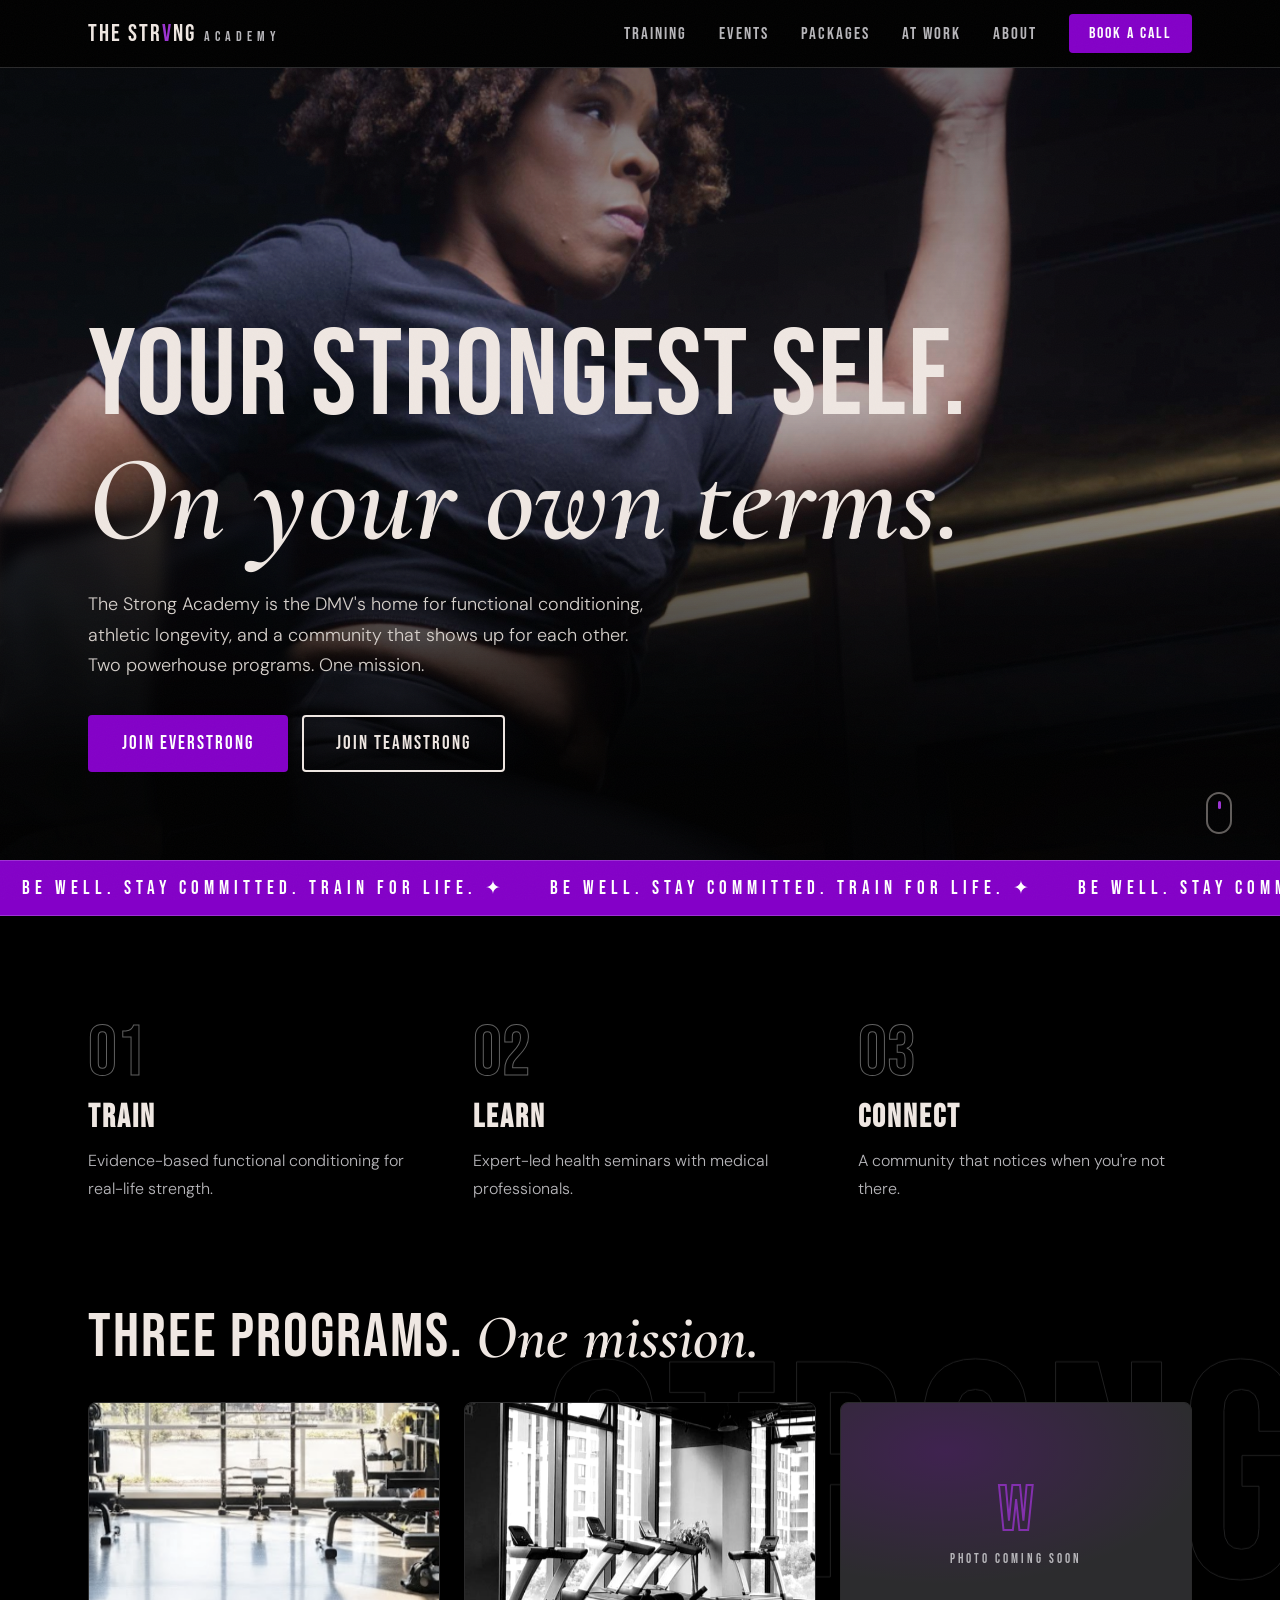
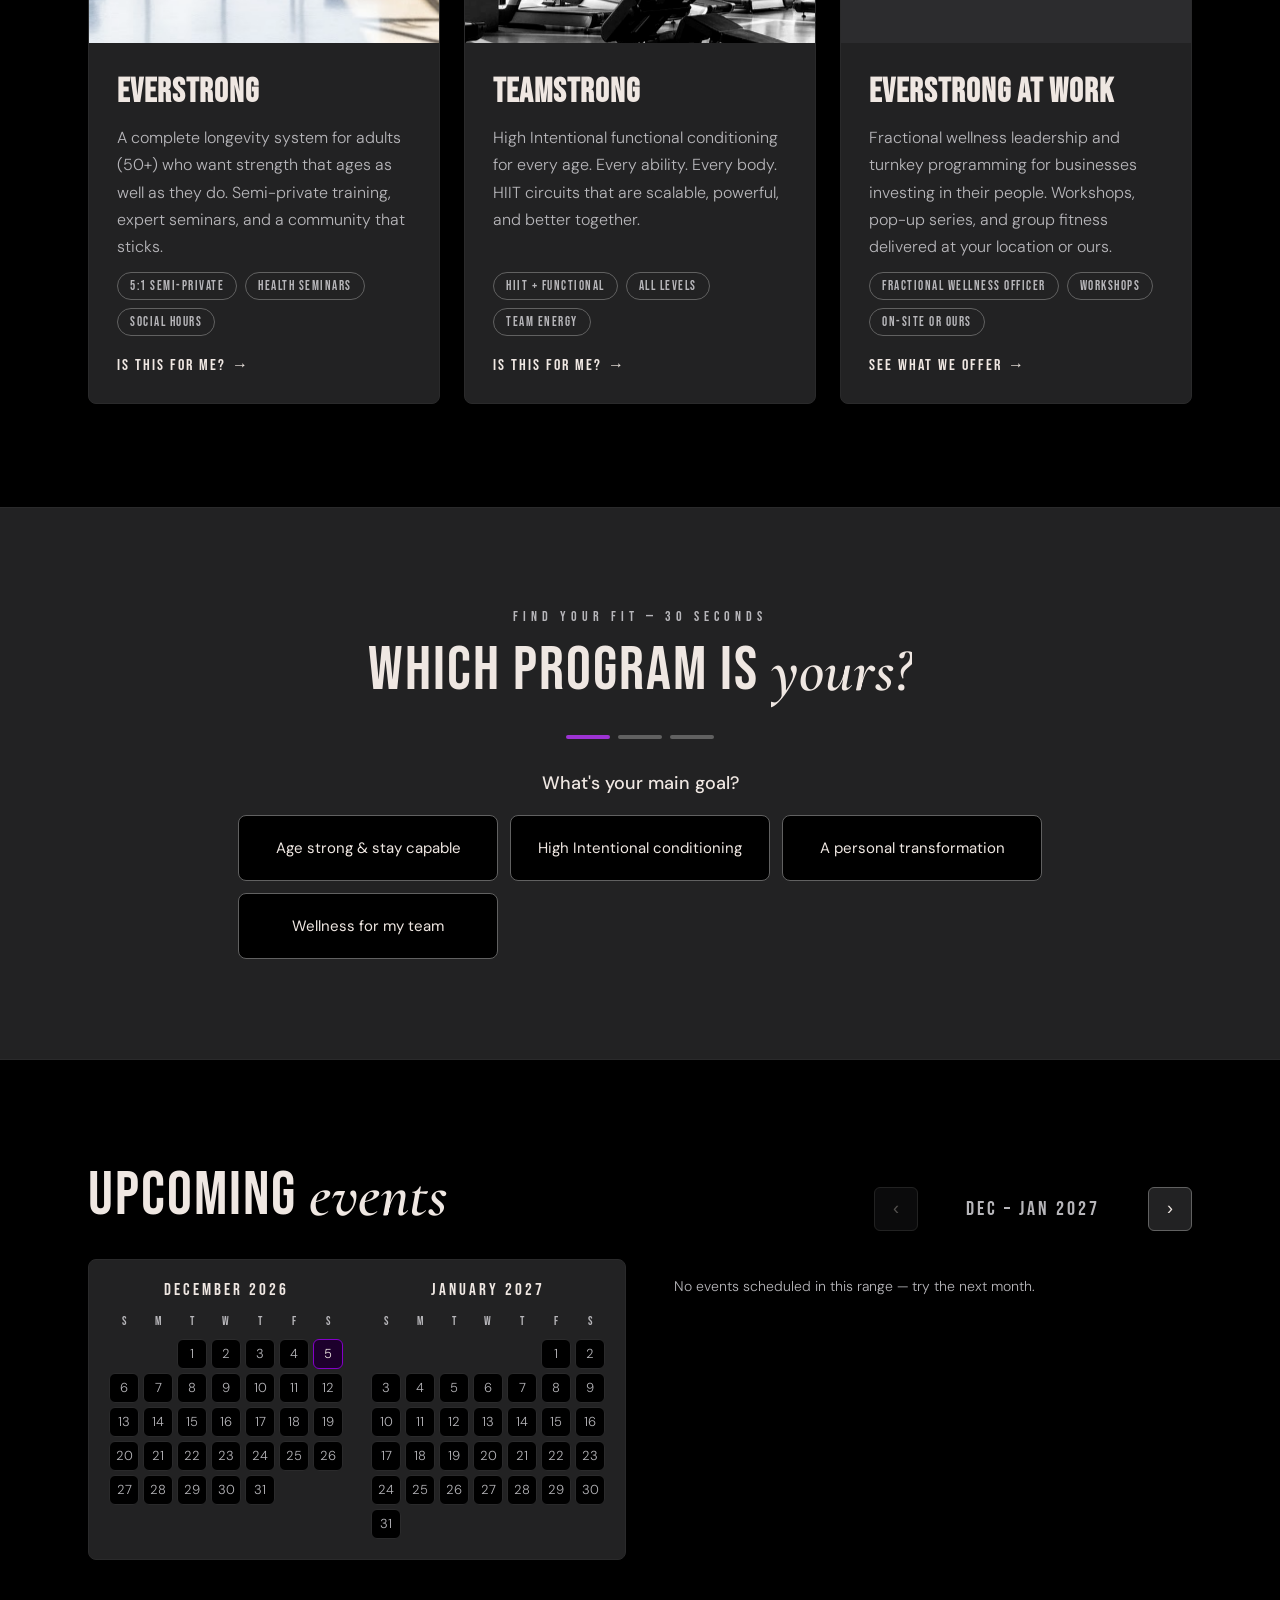
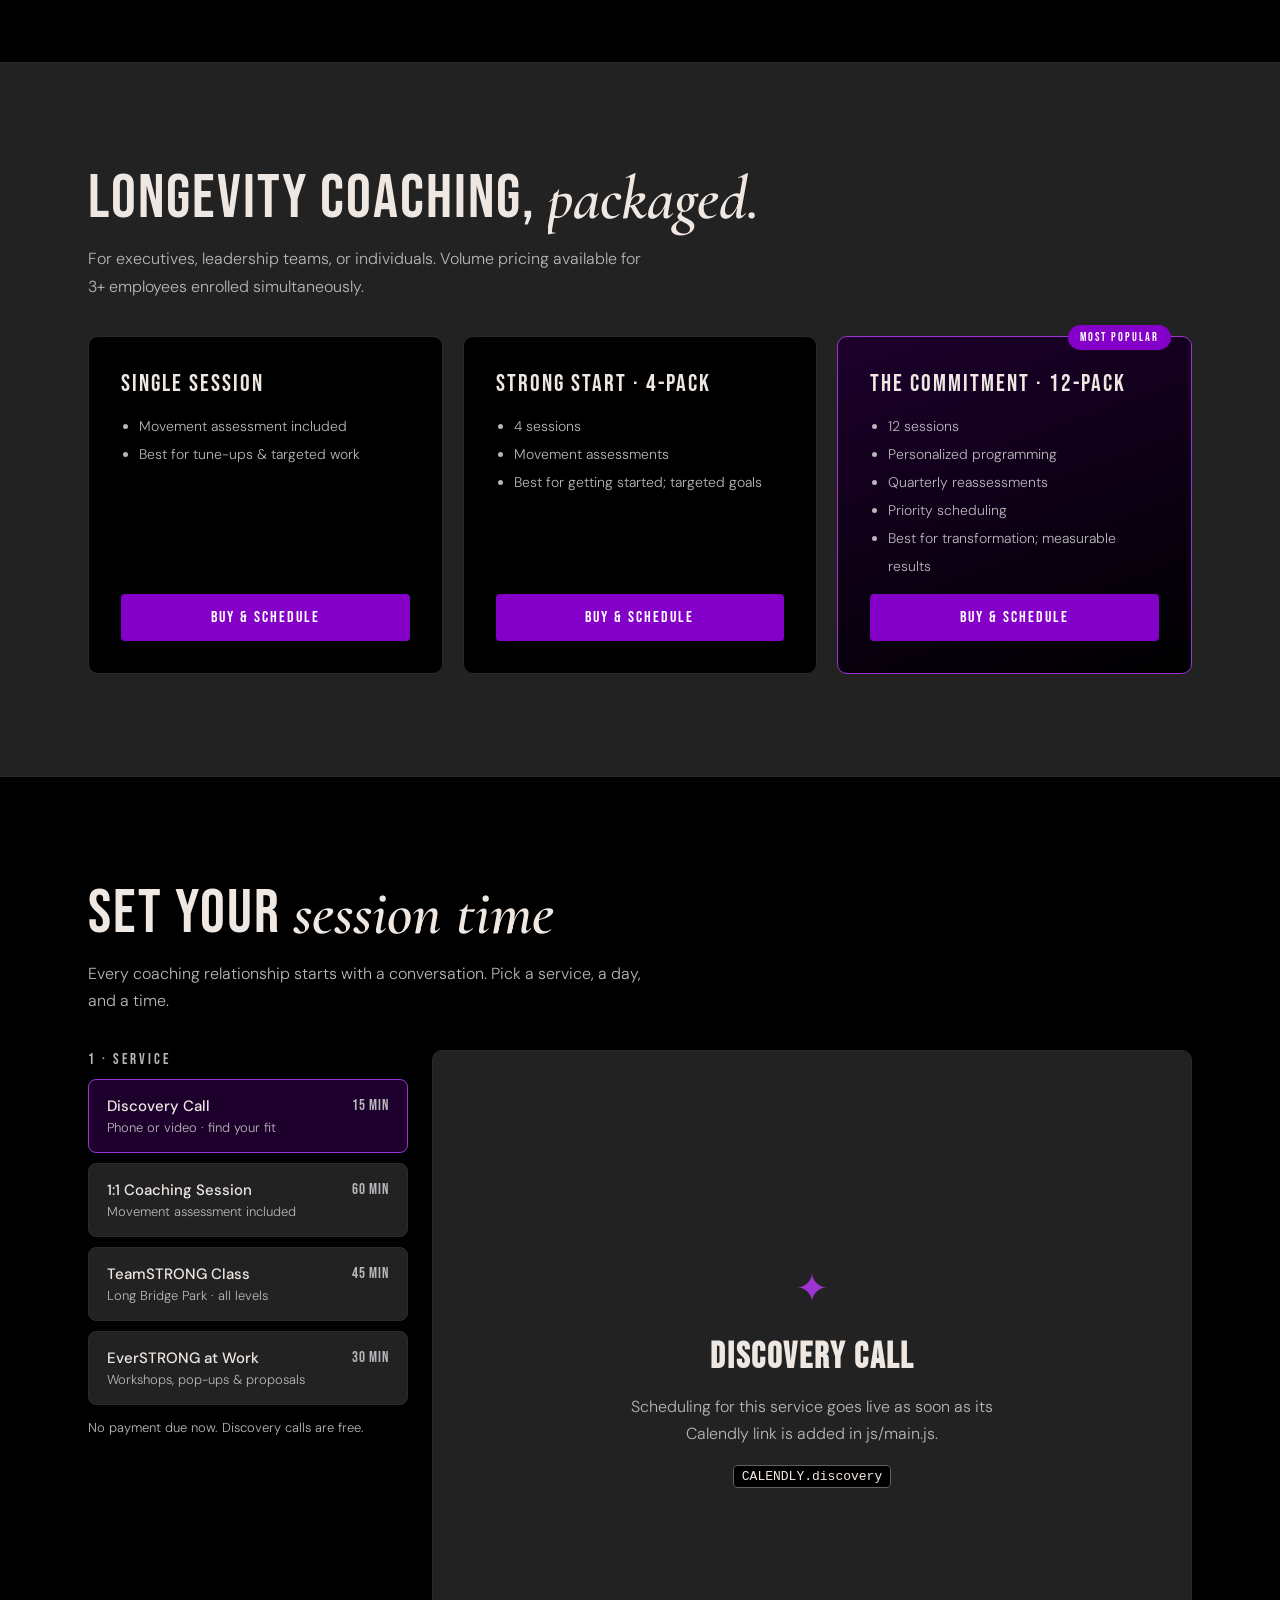
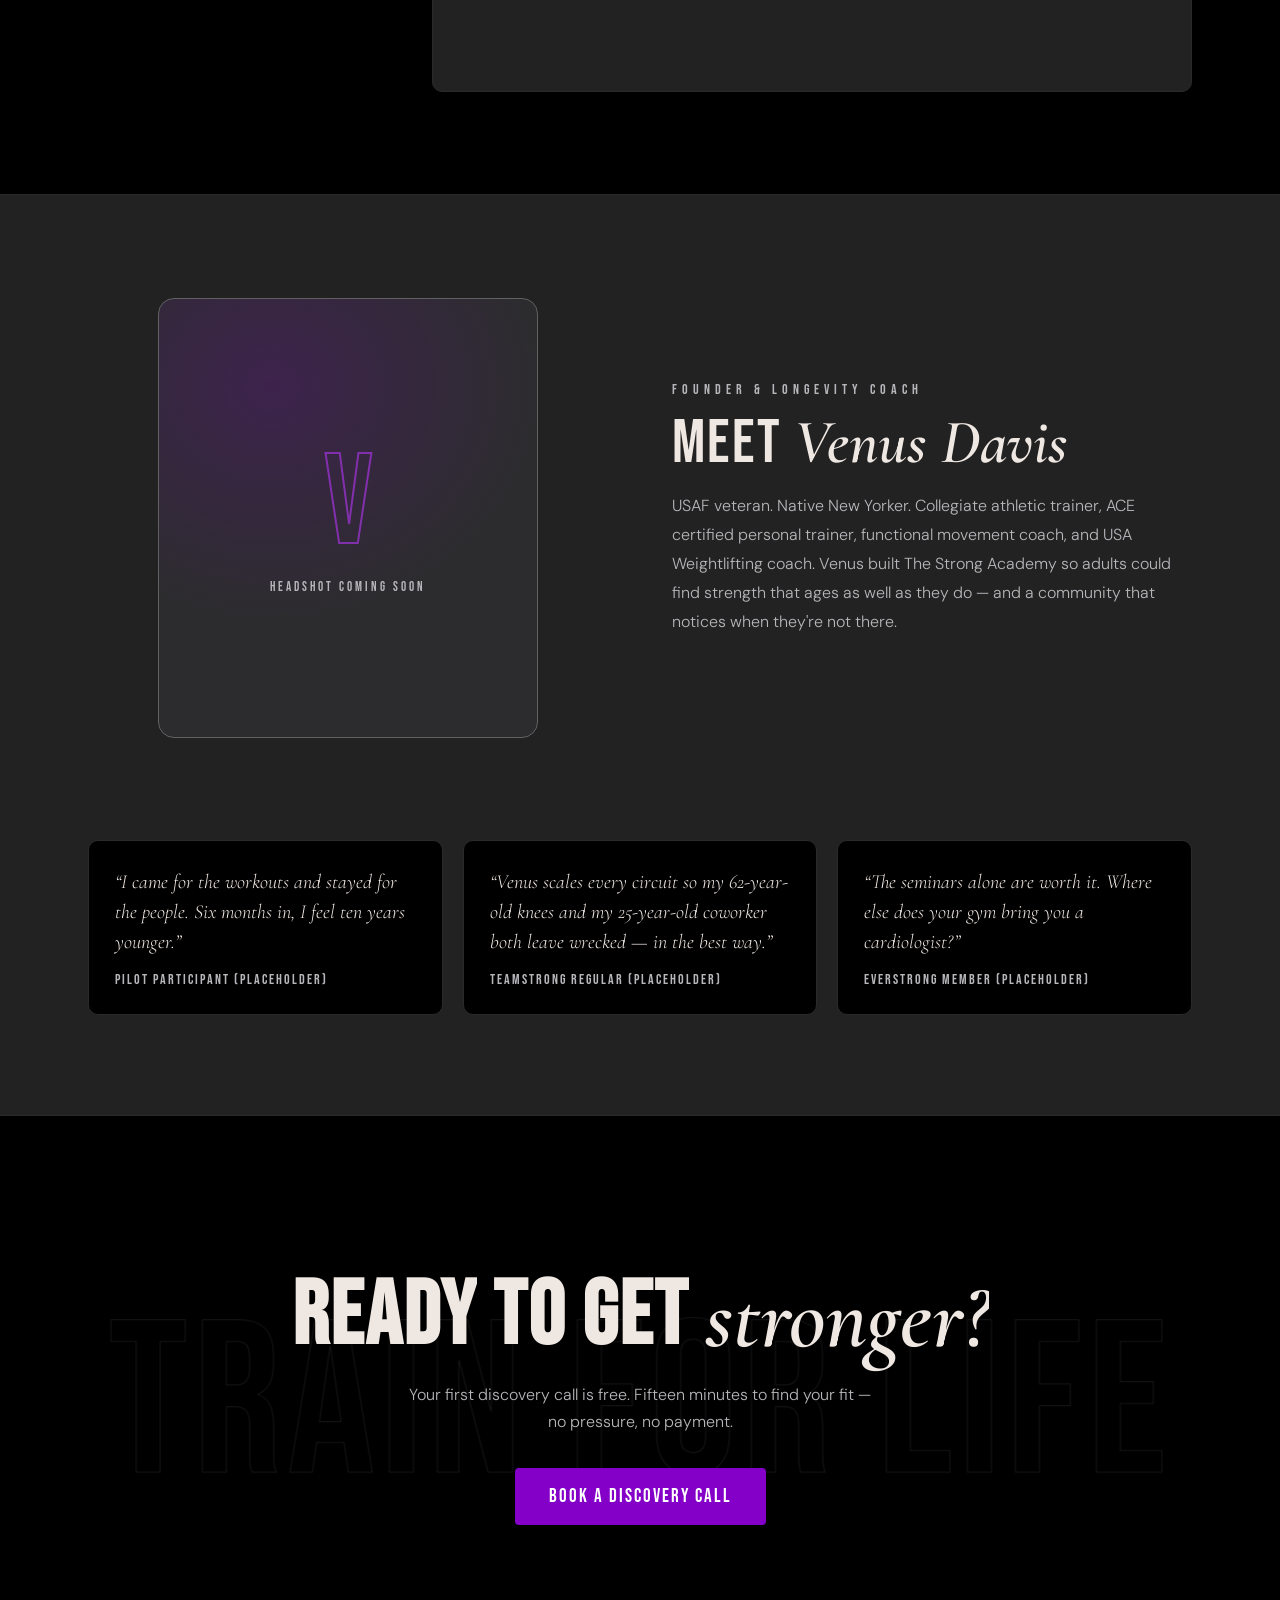
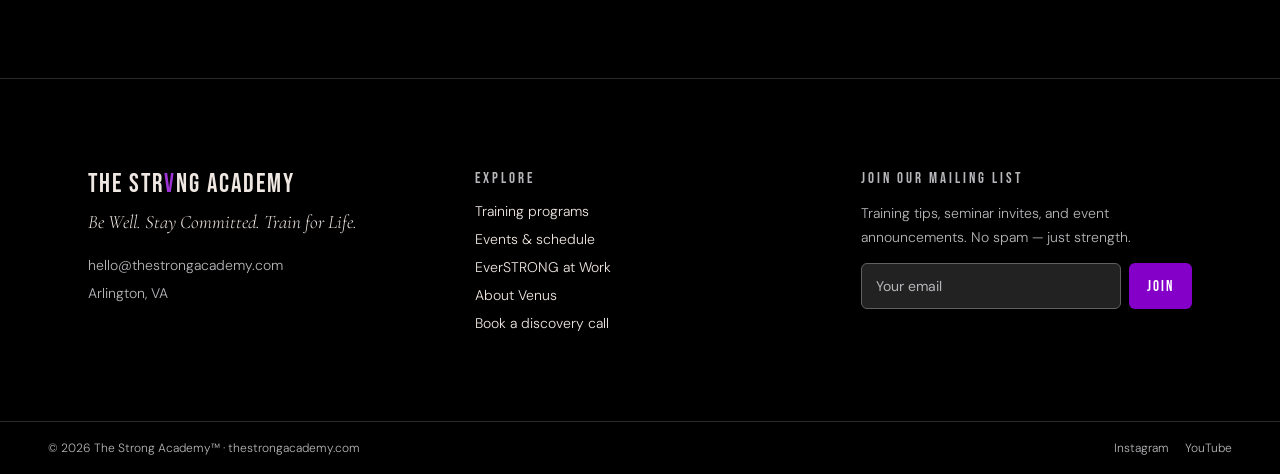
==== commit e16622c6: "Add EverSTRONG at Work corporate page (item 26) New page at /everstrong-at-work covering fractional " ====
--- a/index.html
+++ b/index.html
@@ -60,6 +60,7 @@
       <a href="#programs" class="nav-link" data-section="programs">Training</a>
       <a href="#events" class="nav-link" data-section="events">Events</a>
       <a href="#packages" class="nav-link" data-section="packages">Packages</a>
+      <a href="everstrong-at-work/" class="nav-link">At Work</a>
       <a href="#about" class="nav-link" data-section="about">About</a>
       <a href="#book" class="btn btn-primary btn-nav"><span class="btn-label">Book a Call</span></a>
     </div>
@@ -155,21 +156,21 @@
 
     <article class="program-card reveal" style="--i:2">
       <div class="program-media">
-        <!-- TODO(client): supply Workforce Strong / corporate session photography -->
+        <!-- TODO(client): supply EverSTRONG at Work / corporate session photography -->
         <div class="media-placeholder">
           <span class="mp-mark" aria-hidden="true">W</span>
           <span class="mp-note">Photo coming soon</span>
         </div>
       </div>
       <div class="program-body">
-        <h3 class="program-title">Workforce<span class="accent"> STRONG</span></h3>
-        <p class="program-copy">Turnkey wellness for your organization. Workshops, pop-up series, and group fitness experiences delivered at your location or ours — built around how your team actually works.</p>
+        <h3 class="program-title">Ever<span class="accent">STRONG</span> at Work</h3>
+        <p class="program-copy">Fractional wellness leadership and turnkey programming for businesses investing in their people. Workshops, pop-up series, and group fitness delivered at your location or ours.</p>
         <div class="chip-row">
+          <span class="chip">Fractional wellness officer</span>
           <span class="chip">Workshops</span>
-          <span class="chip">Pop-up series</span>
           <span class="chip">On-site or ours</span>
         </div>
-        <a href="#quiz" class="arrow-link">Is this for me? <span class="arrow">→</span></a>
+        <a href="everstrong-at-work/" class="arrow-link">See what we offer <span class="arrow">→</span></a>
       </div>
     </article>
 
@@ -330,6 +331,7 @@
       <div class="footer-links">
         <a href="#programs">Training programs</a>
         <a href="#events">Events &amp; schedule</a>
+        <a href="everstrong-at-work/">EverSTRONG at Work</a>
         <a href="#about">About Venus</a>
         <a href="#book">Book a discovery call</a>
       </div>
@@ -352,6 +354,8 @@
   </div>
 </footer>
 
+<script src="js/common.js"></script>
+<script src="js/newsletter.js"></script>
 <script src="js/main.js"></script>
 </body>
 </html>
--- a/css/styles.css
+++ b/css/styles.css
@@ -1239,6 +1239,176 @@
   color: var(--text-muted);
 }
 
+/* ============================================================
+   EverSTRONG at Work — corporate page
+   Deliberately different layout families per section so the page
+   never reads as the same grid repeated five times.
+   ============================================================ */
+
+/* typographic hero — no photography for this page, so the type is the image */
+.page-hero {
+  position: relative;
+  overflow: hidden;
+  border-bottom: 1px solid var(--border);
+  background:
+    radial-gradient(120% 100% at 15% 0%, rgba(132, 0, 200, 0.22), transparent 62%),
+    var(--black);
+}
+.page-hero-inner {
+  position: relative;
+  z-index: 1;
+  padding-top: clamp(72px, 12vw, 148px);
+  padding-bottom: clamp(56px, 9vw, 112px);
+  max-width: 900px;
+}
+.page-hero h1 {
+  margin: 0;
+  font-family: var(--display);
+  font-weight: 400;
+  font-size: clamp(46px, 8vw, 108px);
+  line-height: 0.94;
+  letter-spacing: 2px;
+  text-transform: uppercase;
+  text-wrap: balance;
+}
+.page-hero-sub {
+  margin: 22px 0 34px;
+  max-width: 560px;
+  font-size: clamp(15px, 1.7vw, 19px);
+  line-height: 1.7;
+  color: var(--text-dim);
+}
+
+/* section lede — used instead of an eyebrow so the page stays label-light */
+.lede {
+  margin: 14px 0 0;
+  max-width: 620px;
+  font-size: clamp(16px, 1.8vw, 20px);
+  line-height: 1.6;
+  color: var(--blush);
+}
+.sub-lede { margin: 14px 0 0; max-width: 620px; line-height: 1.75; color: var(--text-muted); }
+
+/* 1. fractional services — two-column card grid */
+.svc-grid {
+  display: grid;
+  grid-template-columns: repeat(auto-fit, minmax(300px, 1fr));
+  gap: 18px;
+  margin-top: 38px;
+}
+.svc-item {
+  background: var(--surface);
+  border: 1px solid var(--border);
+  border-left: 3px solid var(--vurple);
+  border-radius: 8px;
+  padding: 22px 24px;
+  transition: border-color .3s var(--ease-out-quart), transform .3s var(--ease-out-quart);
+}
+.svc-item:hover { transform: translateY(-4px); border-color: var(--mid-gray); border-left-color: var(--vurple-hover); }
+.svc-item h3 {
+  margin: 0 0 8px;
+  font-family: var(--display);
+  font-size: 23px;
+  letter-spacing: 1.5px;
+  text-transform: uppercase;
+  font-weight: 400;
+}
+.svc-item p { margin: 0; line-height: 1.7; color: var(--text-muted); font-size: 15px; }
+
+/* 2. how it works — a real sequence, so numerals carry meaning here */
+.steps-row {
+  display: grid;
+  grid-template-columns: repeat(auto-fit, minmax(240px, 1fr));
+  gap: clamp(24px, 4vw, 48px);
+  margin-top: 38px;
+  counter-reset: step;
+}
+.step { position: relative; padding-top: 14px; border-top: 2px solid var(--vurple); counter-increment: step; }
+.step::before {
+  content: counter(step, decimal-leading-zero);
+  display: block;
+  font-family: var(--display);
+  font-size: 44px;
+  line-height: 1;
+  color: var(--vurple-hover);
+  margin-bottom: 10px;
+}
+.step p { margin: 0; line-height: 1.7; color: var(--text-muted); }
+
+/* 3. individual services — divided list, not cards */
+.offer-list { margin-top: 34px; border-top: 1px solid var(--border); }
+.offer {
+  display: grid;
+  grid-template-columns: minmax(240px, 0.9fr) 1.1fr;
+  gap: 8px clamp(20px, 4vw, 48px);
+  padding: 22px 4px;
+  border-bottom: 1px solid var(--border);
+  transition: background-color .25s var(--ease-out-quart), padding-left .25s var(--ease-out-quart);
+}
+.offer:hover { background: rgba(132, 0, 200, 0.07); padding-left: 14px; }
+@media (max-width: 720px) { .offer { grid-template-columns: 1fr; } }
+.offer h3 {
+  margin: 0;
+  font-family: var(--display);
+  font-size: 22px;
+  letter-spacing: 1.5px;
+  text-transform: uppercase;
+  font-weight: 400;
+  color: var(--blush);
+}
+.offer p { margin: 0; line-height: 1.7; color: var(--text-muted); font-size: 15px; }
+
+/* 4. who we serve — tinted tiles */
+.serve-grid {
+  display: grid;
+  grid-template-columns: repeat(auto-fit, minmax(260px, 1fr));
+  gap: 16px;
+  margin-top: 38px;
+}
+.serve-tile {
+  background: linear-gradient(160deg, var(--vurple-deep), var(--black));
+  border: 1px solid var(--border);
+  border-radius: 10px;
+  padding: 26px 24px;
+  min-height: 132px;
+  display: flex;
+  align-items: center;
+  line-height: 1.6;
+  color: var(--blush);
+  font-size: 16px;
+  transition: border-color .3s var(--ease-out-quart);
+}
+.serve-tile:hover { border-color: var(--vurple-hover); }
+.serve-tile b { font-weight: 500; }
+
+/* 5. why us — hairline-separated row, different rhythm from the tiles */
+.why-row {
+  display: grid;
+  grid-template-columns: repeat(auto-fit, minmax(220px, 1fr));
+  gap: 0;
+  margin-top: 34px;
+  border-top: 1px solid var(--border);
+}
+.why-item {
+  padding: 24px clamp(14px, 2.5vw, 28px) 26px;
+  border-bottom: 1px solid var(--border);
+  border-right: 1px solid var(--border);
+  line-height: 1.7;
+  color: var(--text-muted);
+  font-size: 15px;
+}
+.why-item:last-child { border-right: none; }
+.why-item::before {
+  content: "";
+  display: block;
+  width: 26px;
+  height: 2px;
+  background: var(--vurple-hover);
+  margin-bottom: 14px;
+}
+
+.section-cta { margin-top: 34px; display: flex; flex-wrap: wrap; gap: 14px; }
+
 /* ---------- magnetic buttons ---------- */
 
 .magnetic { will-change: transform; }
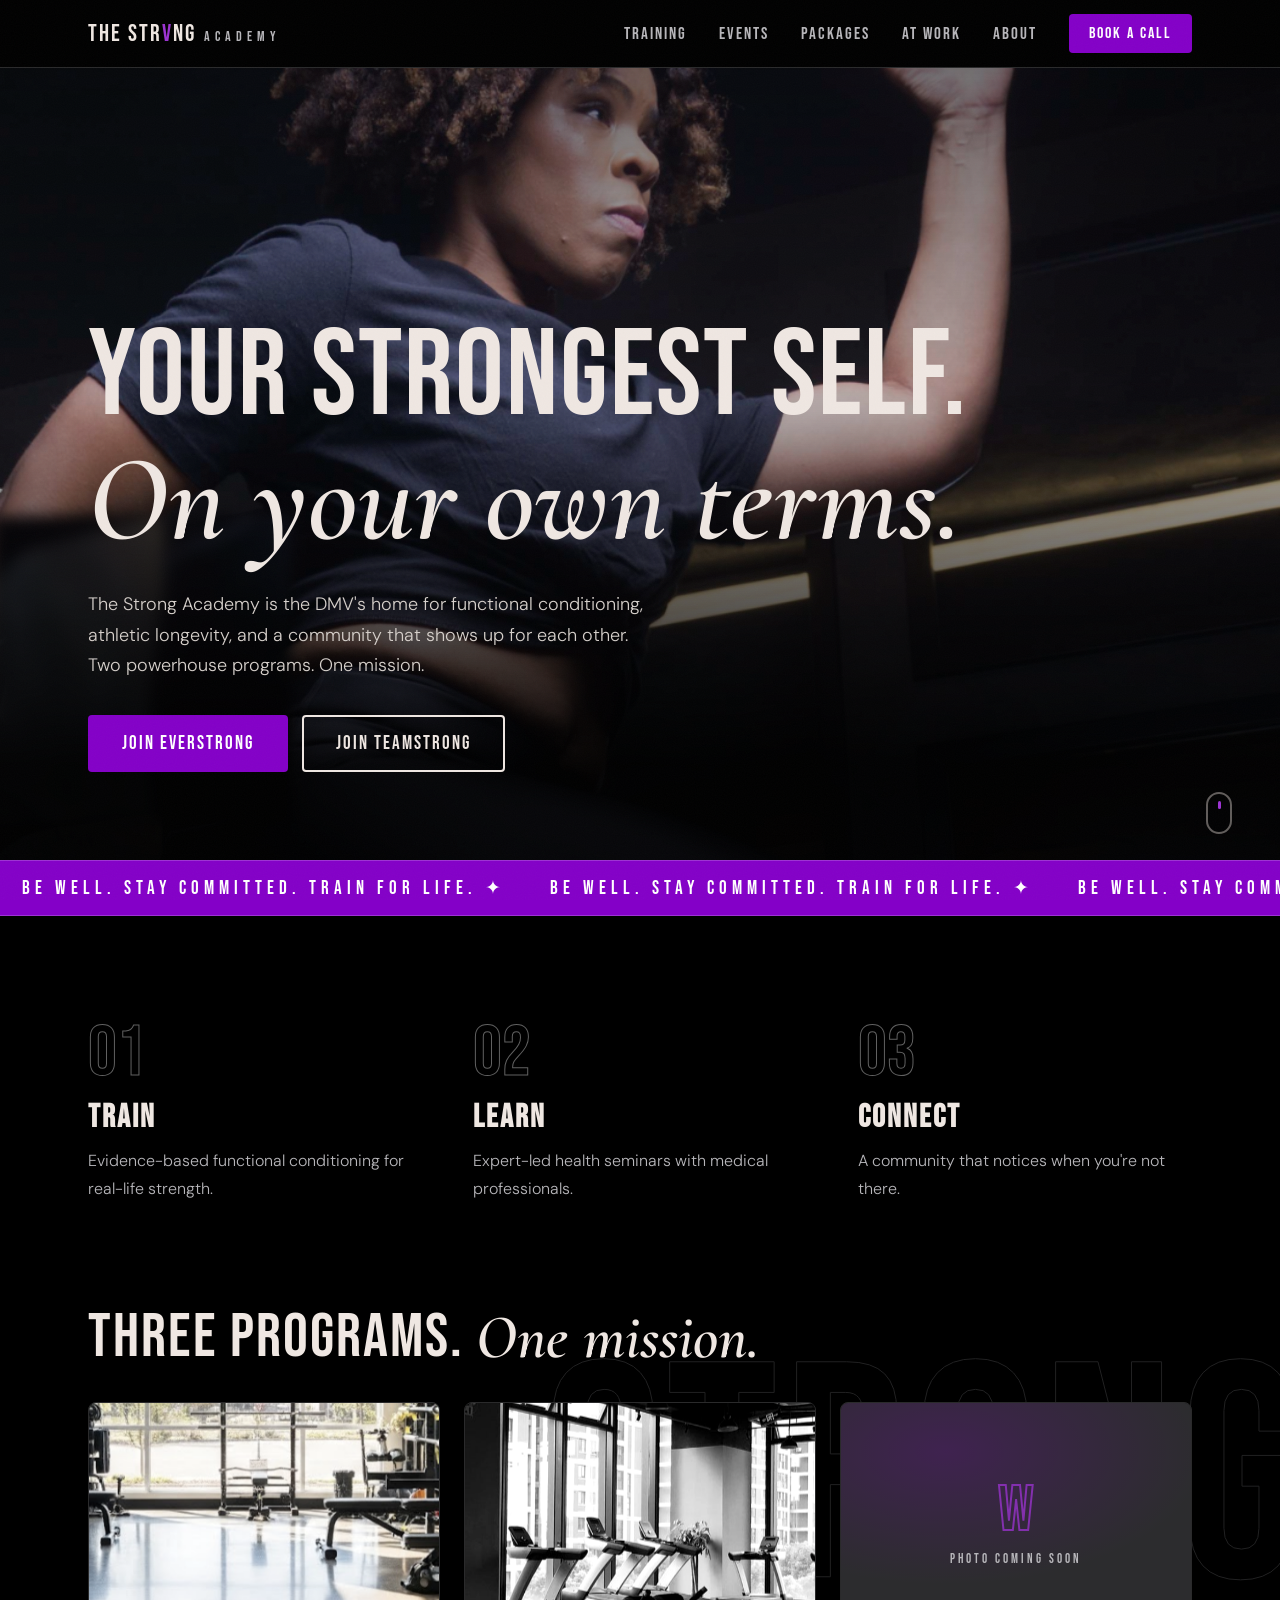
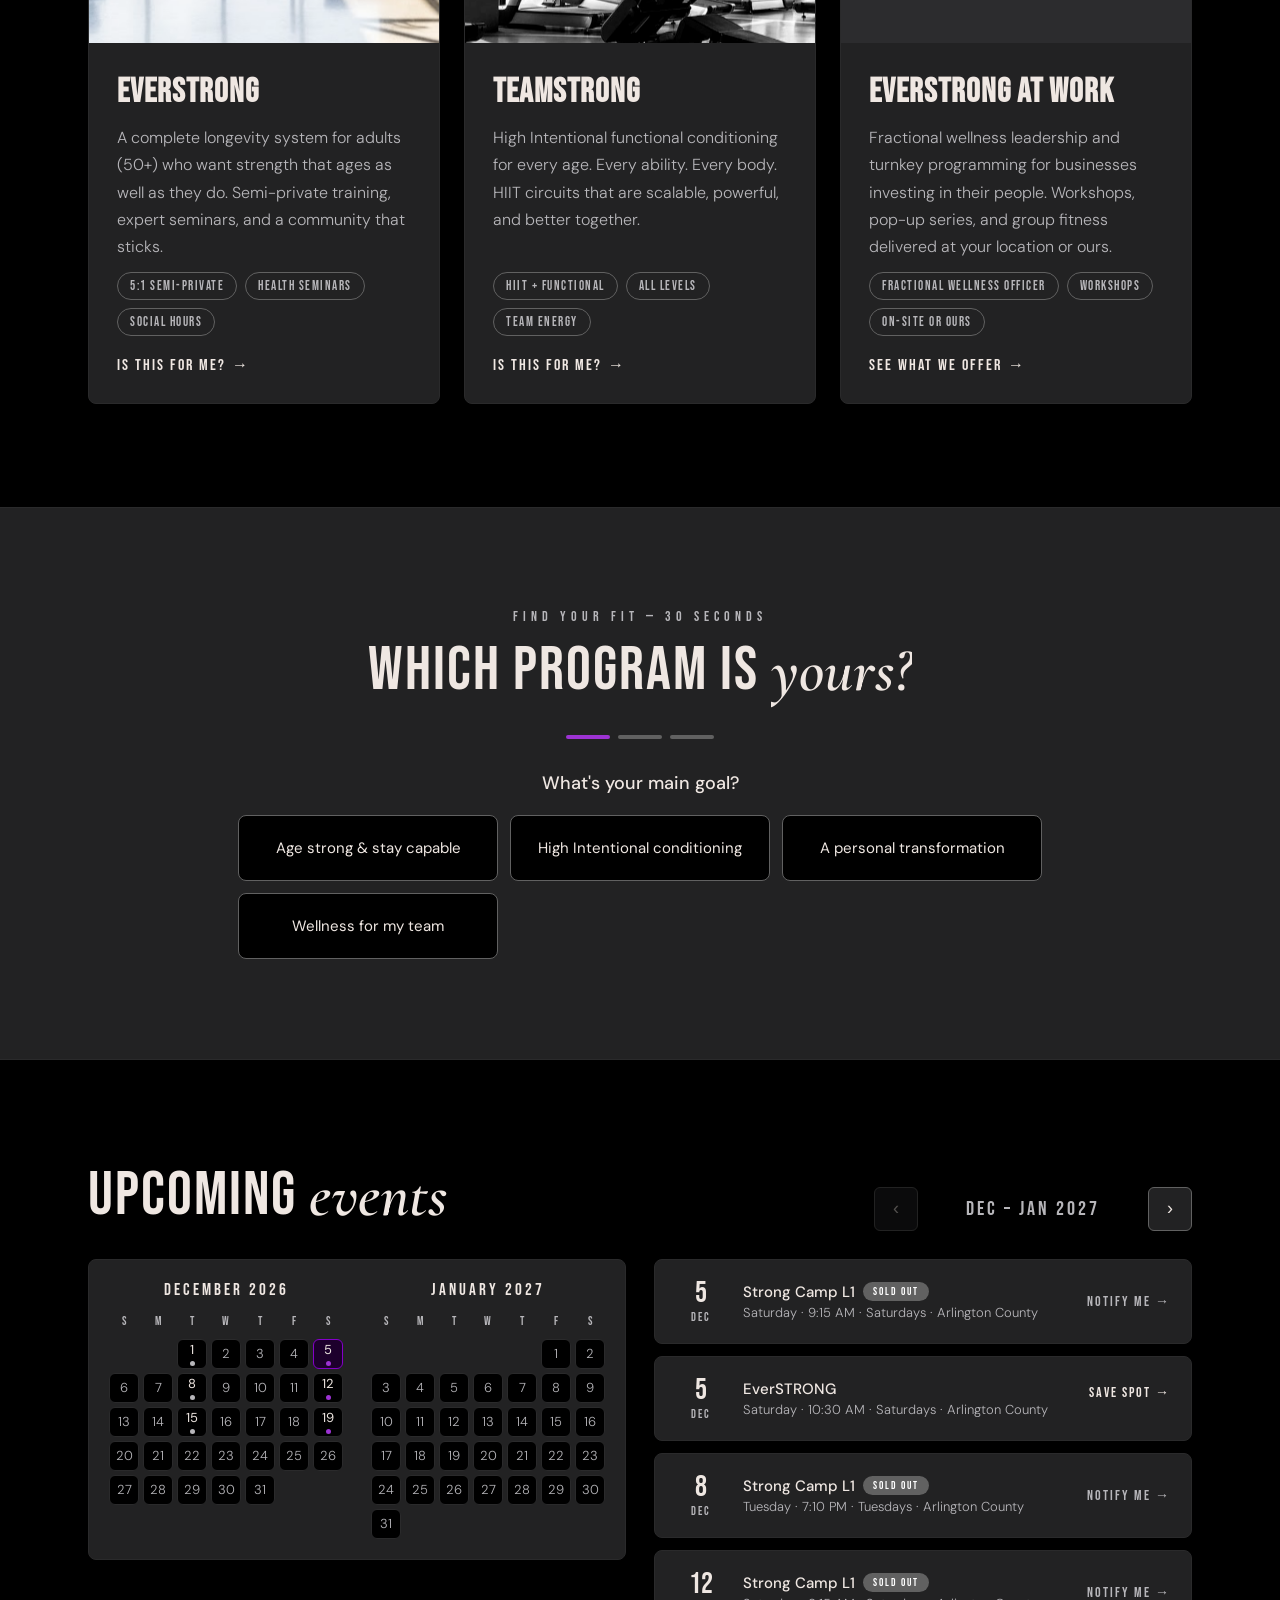
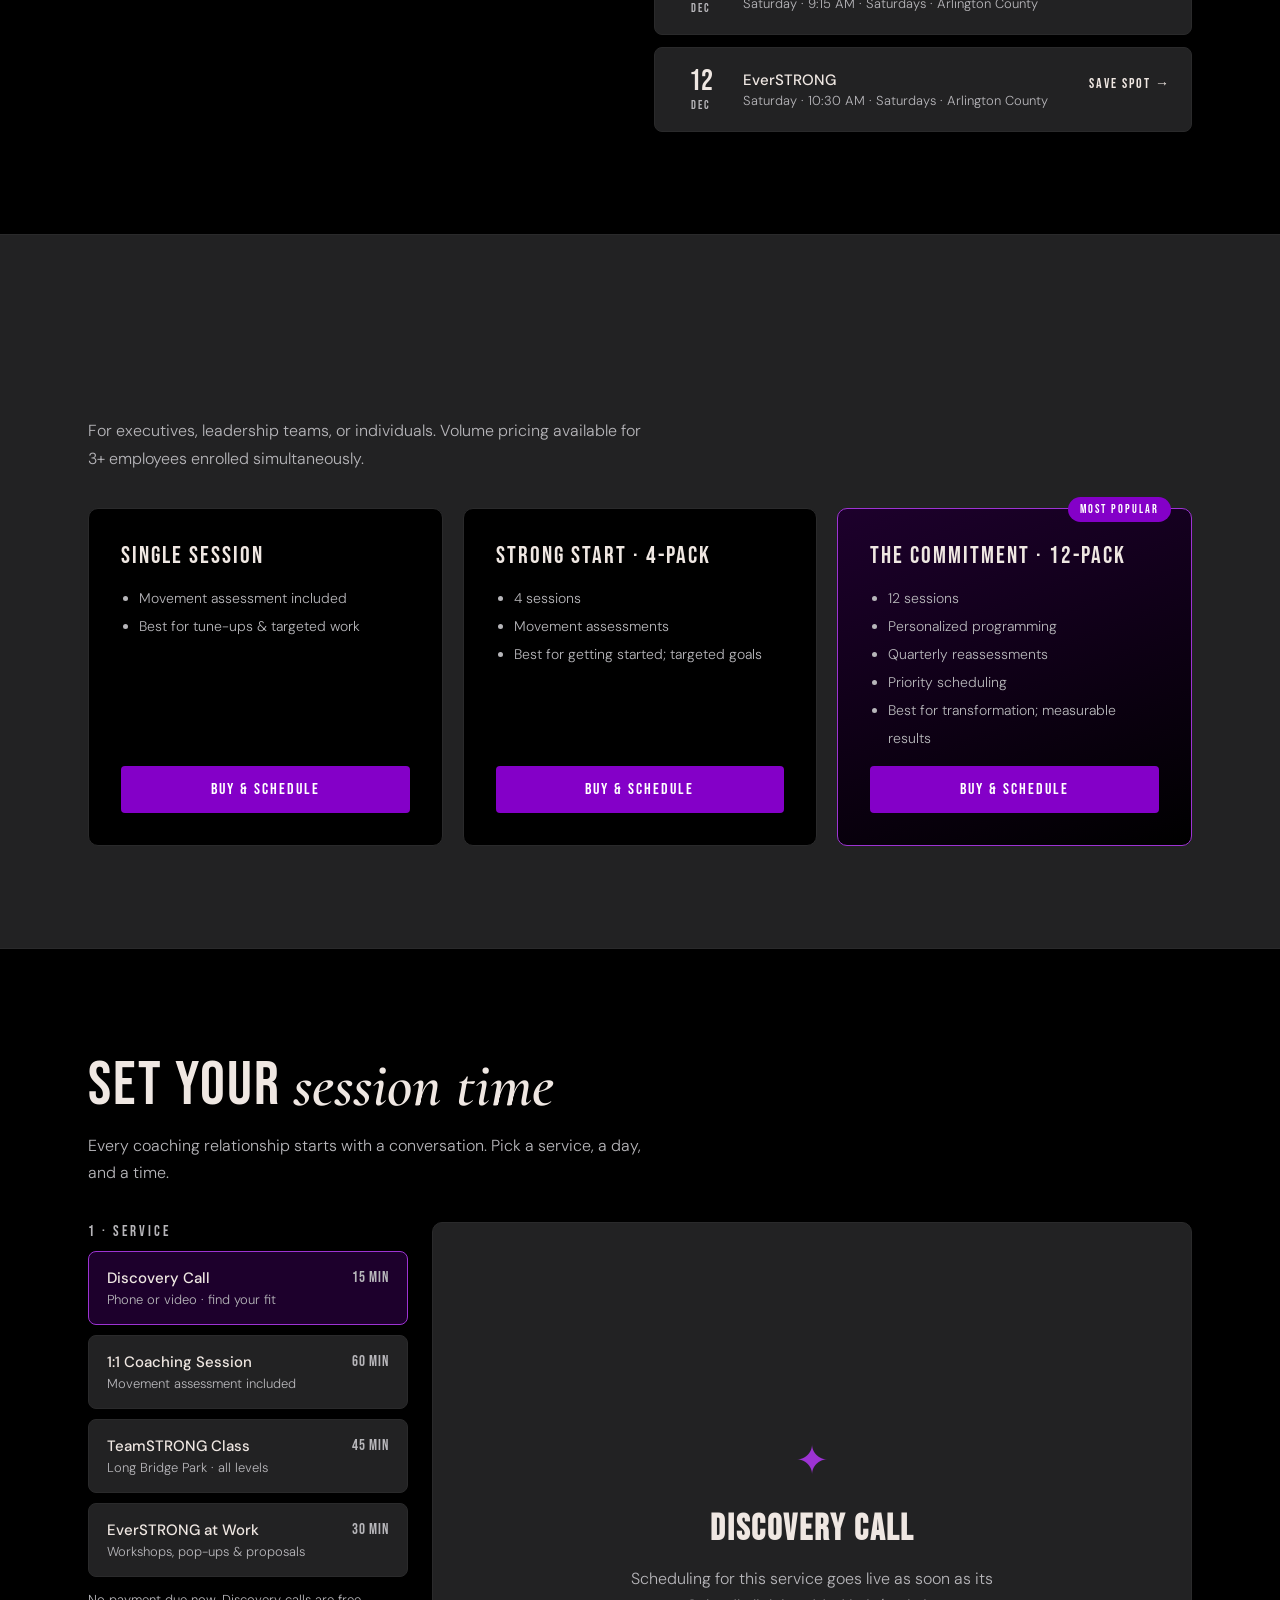
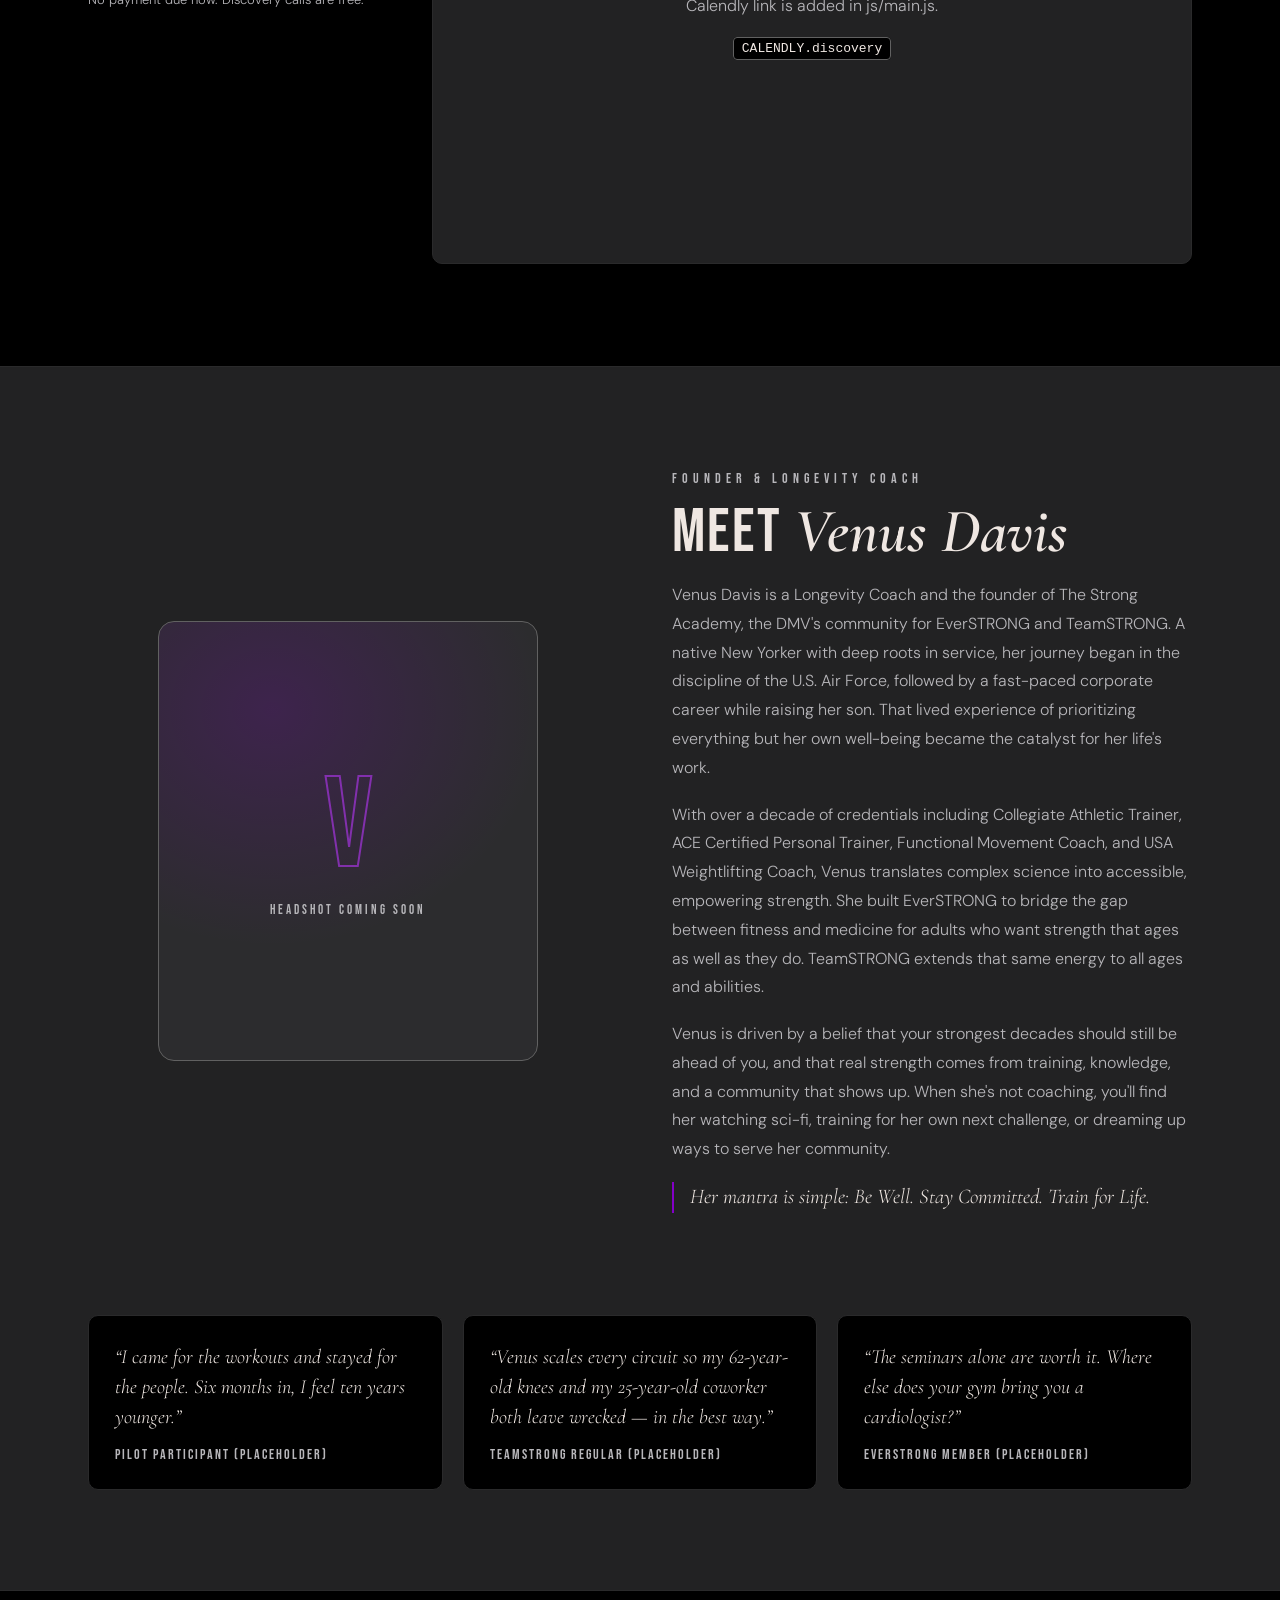
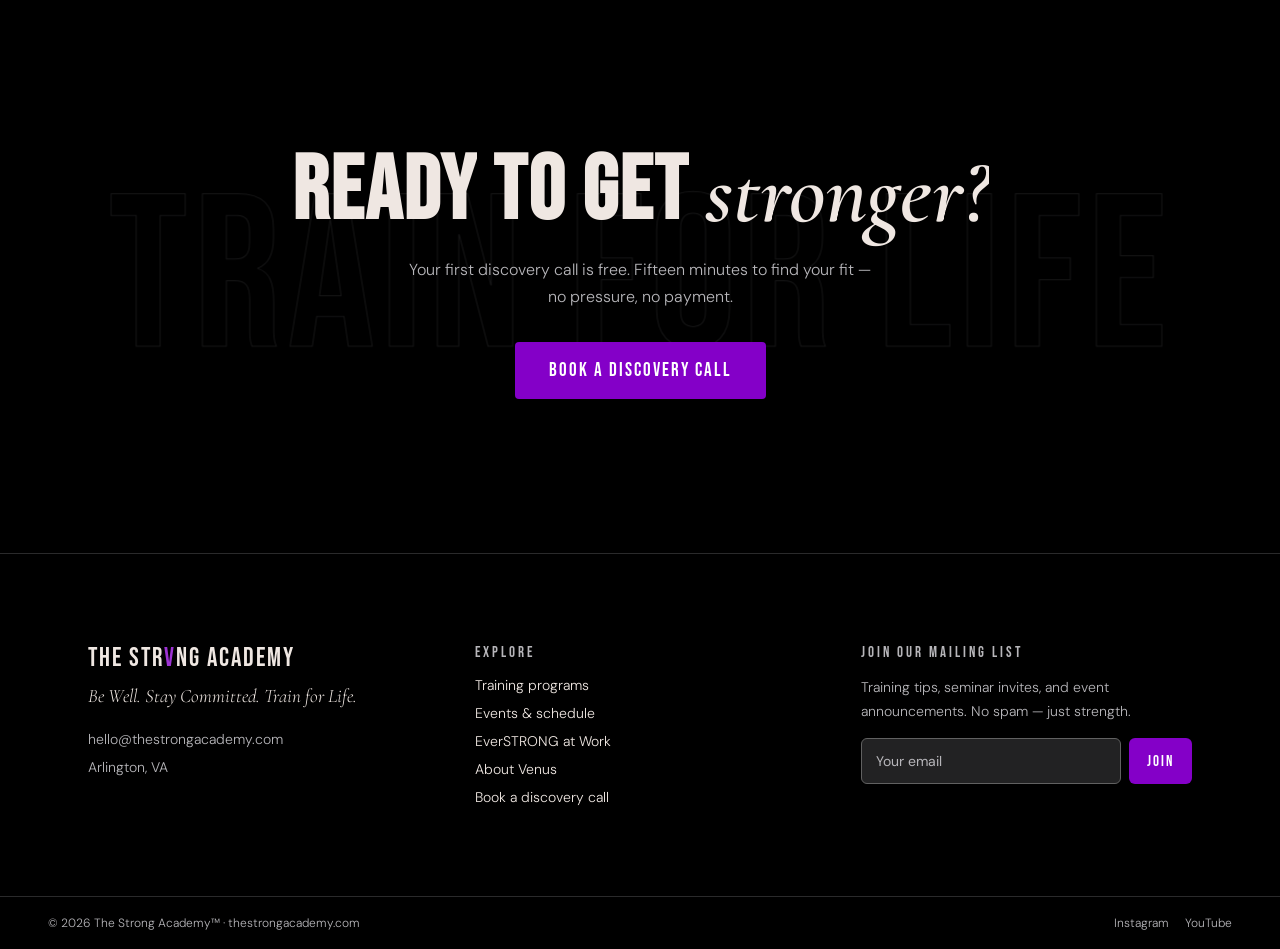
==== commit 64a1b234: "8/12 audit: real class links, recurring events, working waitlist, new bio Events (items 1b, 2, 3, 4)" ====
--- a/index.html
+++ b/index.html
@@ -284,7 +284,10 @@
     <div class="about-copy reveal" style="--i:1">
       <p class="eyebrow">Founder &amp; Longevity Coach</p>
       <h2 class="h2">Meet <span class="serif-accent">Venus Davis</span></h2>
-      <p class="about-bio">USAF veteran. Native New Yorker. Collegiate athletic trainer, ACE certified personal trainer, functional movement coach, and USA Weightlifting coach. Venus built The Strong Academy so adults could find strength that ages as well as they do — and a community that notices when they're not there.</p>
+      <p class="about-bio">Venus Davis is a Longevity Coach and the founder of The Strong Academy, the DMV's community for EverSTRONG and TeamSTRONG. A native New Yorker with deep roots in service, her journey began in the discipline of the U.S. Air Force, followed by a fast-paced corporate career while raising her son. That lived experience of prioritizing everything but her own well-being became the catalyst for her life's work.</p>
+      <p class="about-bio">With over a decade of credentials including Collegiate Athletic Trainer, ACE Certified Personal Trainer, Functional Movement Coach, and USA Weightlifting Coach, Venus translates complex science into accessible, empowering strength. She built EverSTRONG to bridge the gap between fitness and medicine for adults who want strength that ages as well as they do. TeamSTRONG extends that same energy to all ages and abilities.</p>
+      <p class="about-bio">Venus is driven by a belief that your strongest decades should still be ahead of you, and that real strength comes from training, knowledge, and a community that shows up. When she's not coaching, you'll find her watching sci-fi, training for her own next challenge, or dreaming up ways to serve her community.</p>
+      <p class="about-mantra">Her mantra is simple: Be Well. Stay Committed. Train for Life.</p>
     </div>
   </div>
   <div class="container testimonials-wrap">
--- a/css/styles.css
+++ b/css/styles.css
@@ -1408,6 +1408,122 @@
 }
 
 .section-cta { margin-top: 34px; display: flex; flex-wrap: wrap; gap: 14px; }
+
+/* ---------- form fields (waitlist modal, and any future forms) ---------- */
+
+.field { display: flex; flex-direction: column; gap: 6px; }
+.field label {
+  font-family: var(--display);
+  font-size: 13px;
+  letter-spacing: 2px;
+  text-transform: uppercase;
+  color: var(--light-gray);
+}
+.field input {
+  width: 100%;
+  background: var(--black);
+  border: 1px solid var(--border-2);
+  border-radius: 6px;
+  padding: 13px 14px;
+  color: var(--text);
+  font-family: var(--body);
+  font-size: 15px;
+  transition: border-color 0.25s var(--ease-out-quart), box-shadow 0.25s var(--ease-out-quart);
+}
+.field input::placeholder { color: var(--text-faint); }
+.field input:focus {
+  outline: none;
+  border-color: var(--vurple-hover);
+  box-shadow: 0 0 0 3px rgba(132, 0, 200, 0.28);
+}
+
+.form-error { margin: 0; font-size: 13px; color: var(--error); }
+
+/* ---------- waitlist modal ---------- */
+
+.modal-backdrop {
+  position: fixed;
+  inset: 0;
+  z-index: 90;
+  background: rgba(0, 0, 0, 0.78);
+  backdrop-filter: blur(6px);
+  -webkit-backdrop-filter: blur(6px);
+  display: flex;
+  align-items: center;
+  justify-content: center;
+  padding: 20px;
+  animation: fadeIn 0.2s var(--ease-out-quart) both;
+}
+@keyframes fadeIn { from { opacity: 0; } to { opacity: 1; } }
+
+.modal {
+  position: relative;
+  width: min(440px, 100%);
+  max-height: 90vh;
+  overflow-y: auto;
+  background: var(--surface);
+  border: 1px solid var(--vurple-hover);
+  border-radius: 12px;
+  padding: clamp(24px, 4vw, 34px);
+  display: flex;
+  flex-direction: column;
+  gap: 12px;
+  box-shadow: 0 30px 80px rgba(0, 0, 0, 0.7), 0 0 70px rgba(132, 0, 200, 0.18);
+  animation: modalIn 0.32s var(--ease-out-expo) both;
+}
+@keyframes modalIn {
+  from { opacity: 0; transform: translateY(18px) scale(0.97); }
+  to { opacity: 1; transform: none; }
+}
+
+.modal-close {
+  position: absolute;
+  top: 10px; right: 12px;
+  width: 40px; height: 40px;
+  background: none;
+  border: none;
+  color: var(--light-gray);
+  font-size: 26px;
+  line-height: 1;
+  cursor: pointer;
+  border-radius: 6px;
+  transition: color 0.2s var(--ease-out-quart);
+}
+.modal-close:hover { color: var(--blush); }
+
+.modal-eyebrow {
+  margin: 0;
+  font-family: var(--display);
+  font-size: 13px;
+  letter-spacing: 4px;
+  text-transform: uppercase;
+  color: var(--light-gray);
+}
+.modal-title {
+  margin: 0;
+  font-family: var(--display);
+  font-size: clamp(26px, 3.4vw, 34px);
+  letter-spacing: 1px;
+  text-transform: uppercase;
+  font-weight: 400;
+  line-height: 1.05;
+}
+.modal-meta { margin: 0 0 6px; font-size: 14px; color: var(--text-muted); }
+.modal-note { margin: 2px 0 0; font-size: 12px; color: var(--text-muted); }
+
+/* ---------- about: bio + mantra ---------- */
+
+.about-bio + .about-bio { margin-top: 0; }
+.about-mantra {
+  margin: 6px 0 0;
+  padding-left: 16px;
+  border-left: 2px solid var(--vurple);
+  font-family: var(--serif);
+  font-style: italic;
+  font-size: 21px;
+  line-height: 1.45;
+  color: var(--blush);
+}
 
 /* ---------- magnetic buttons ---------- */
 
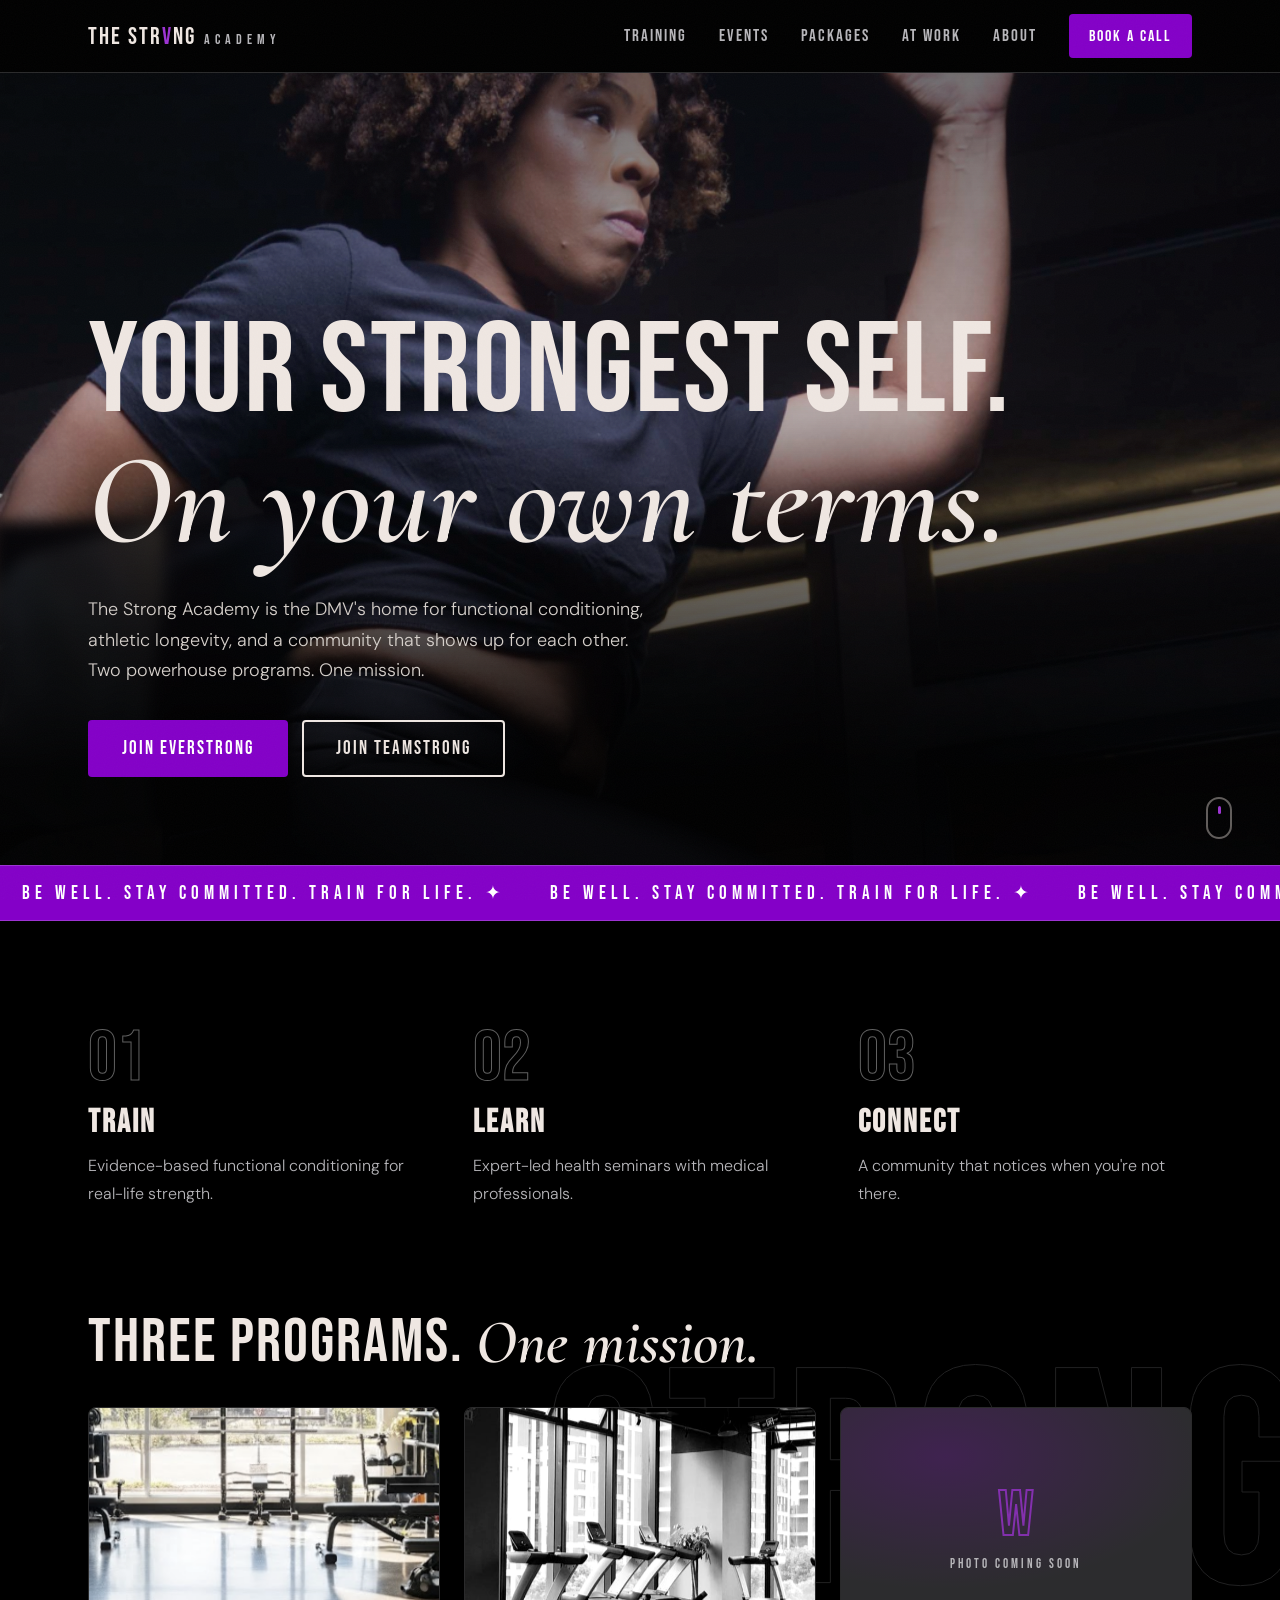
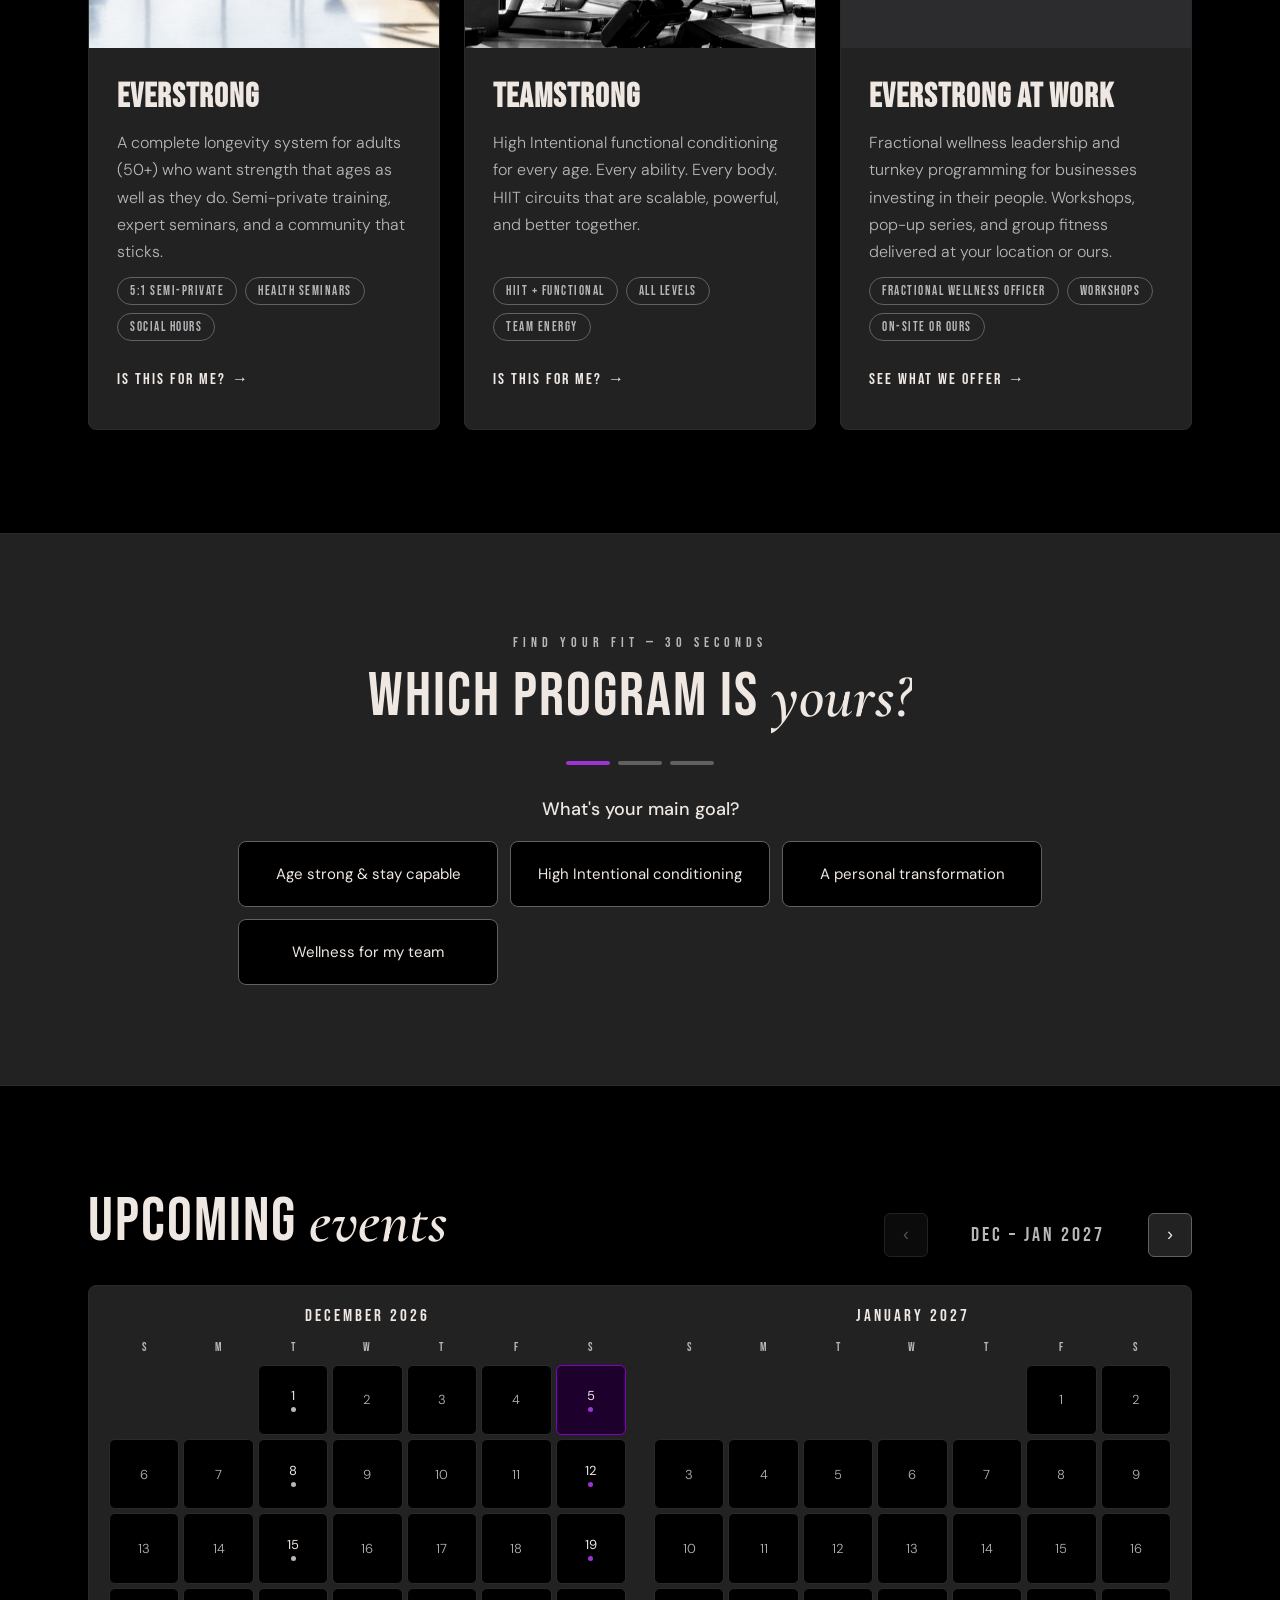
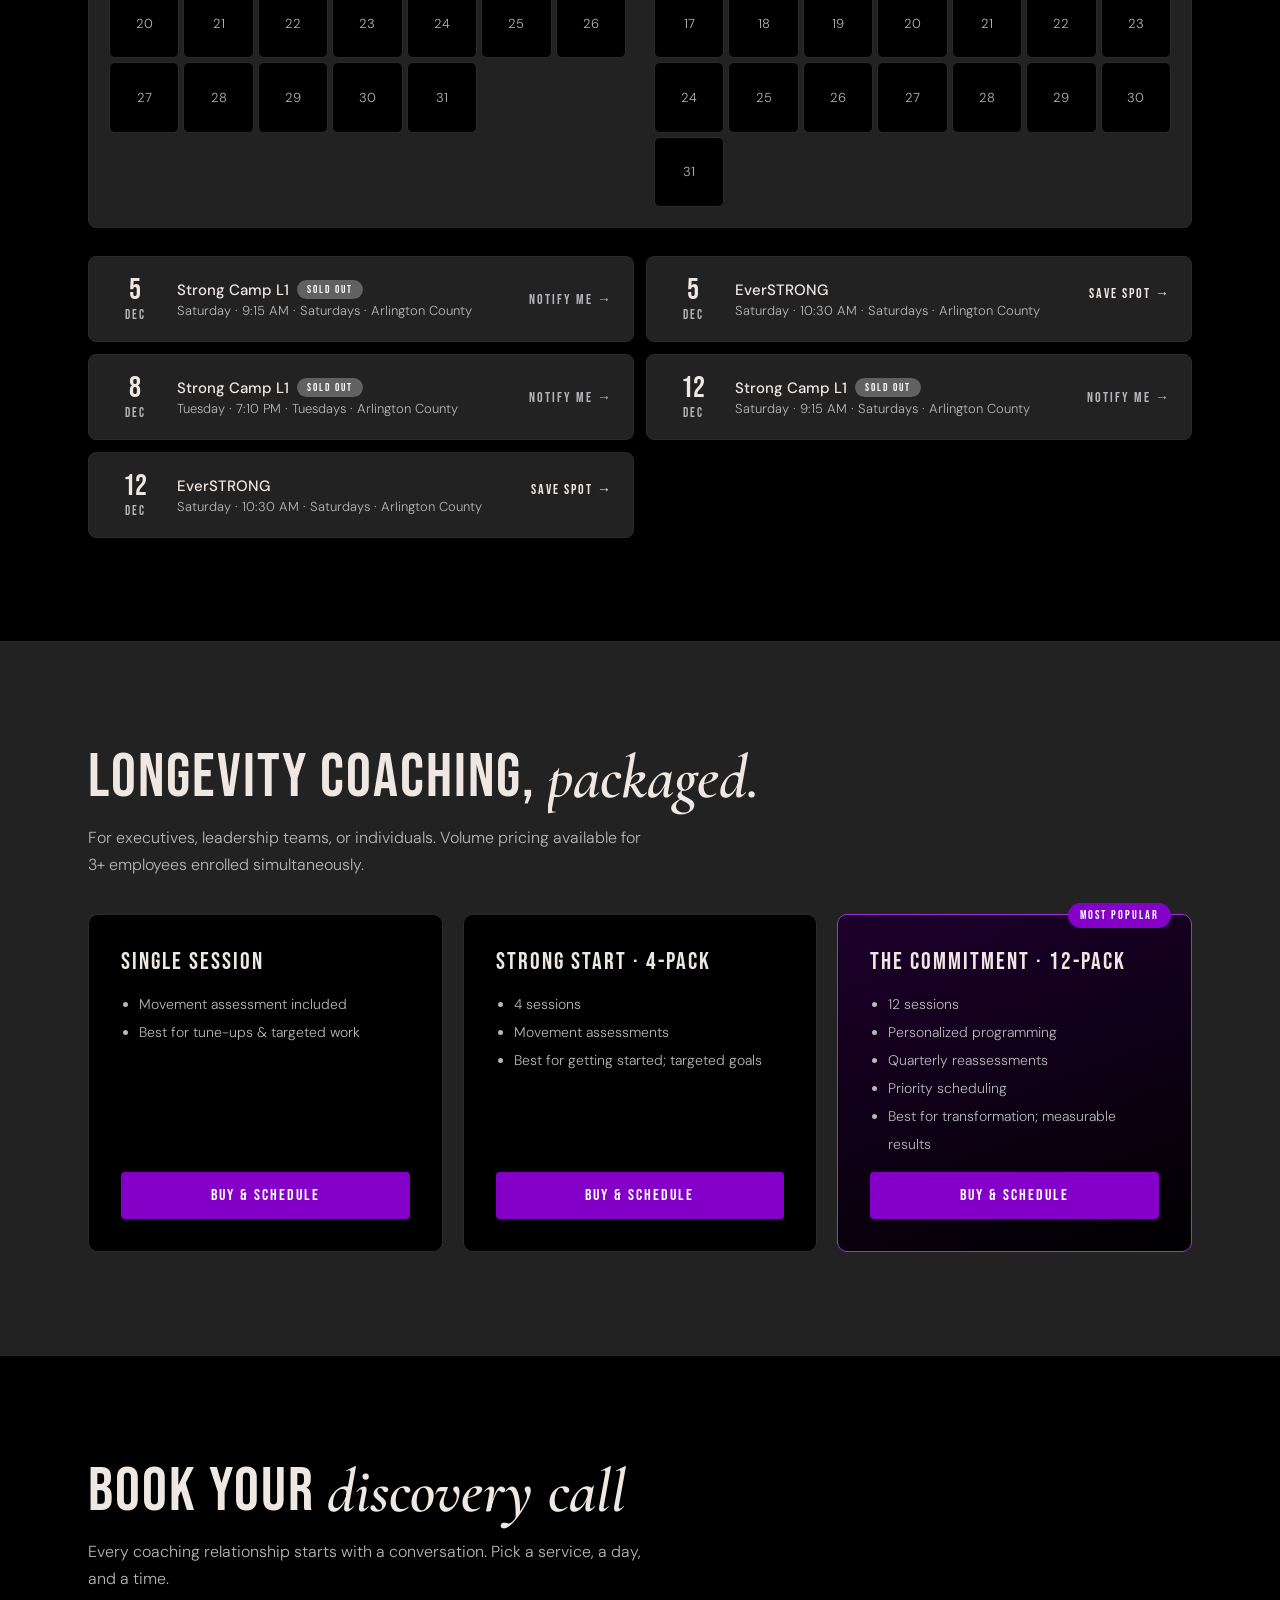
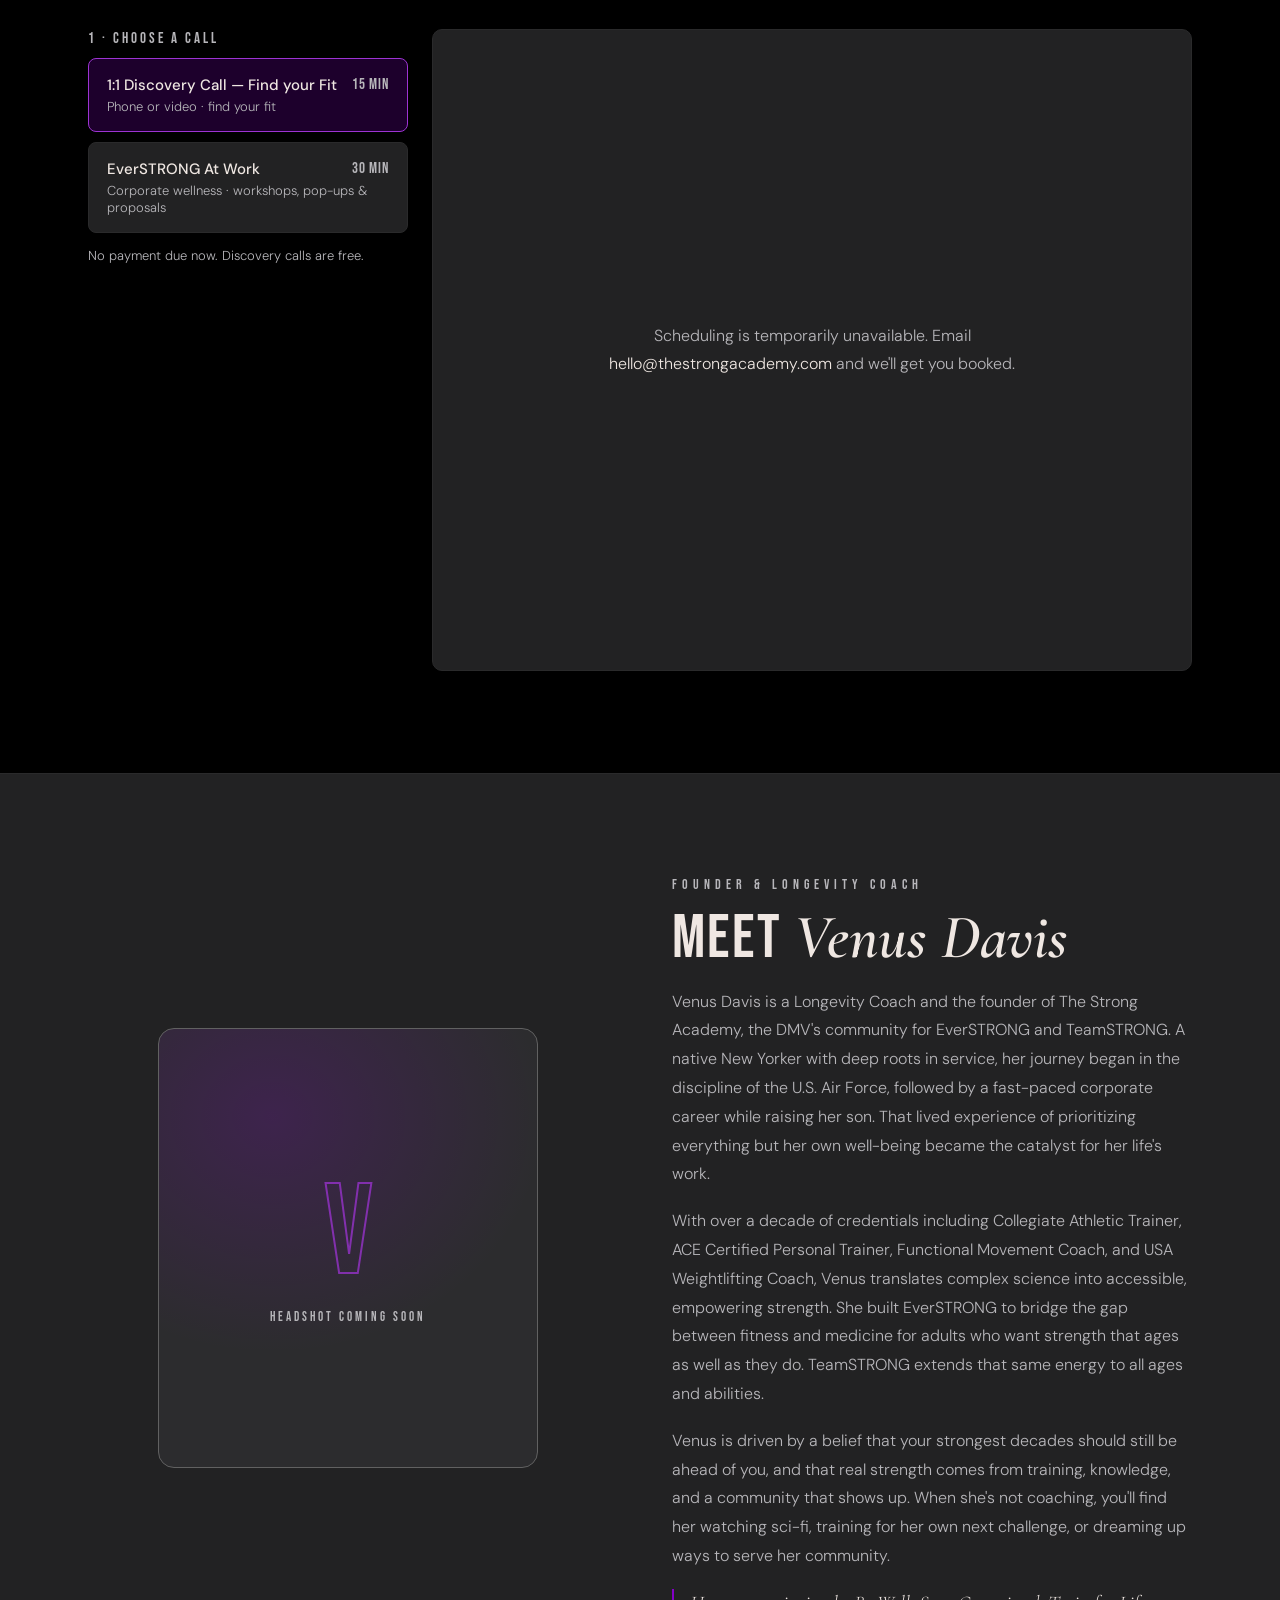
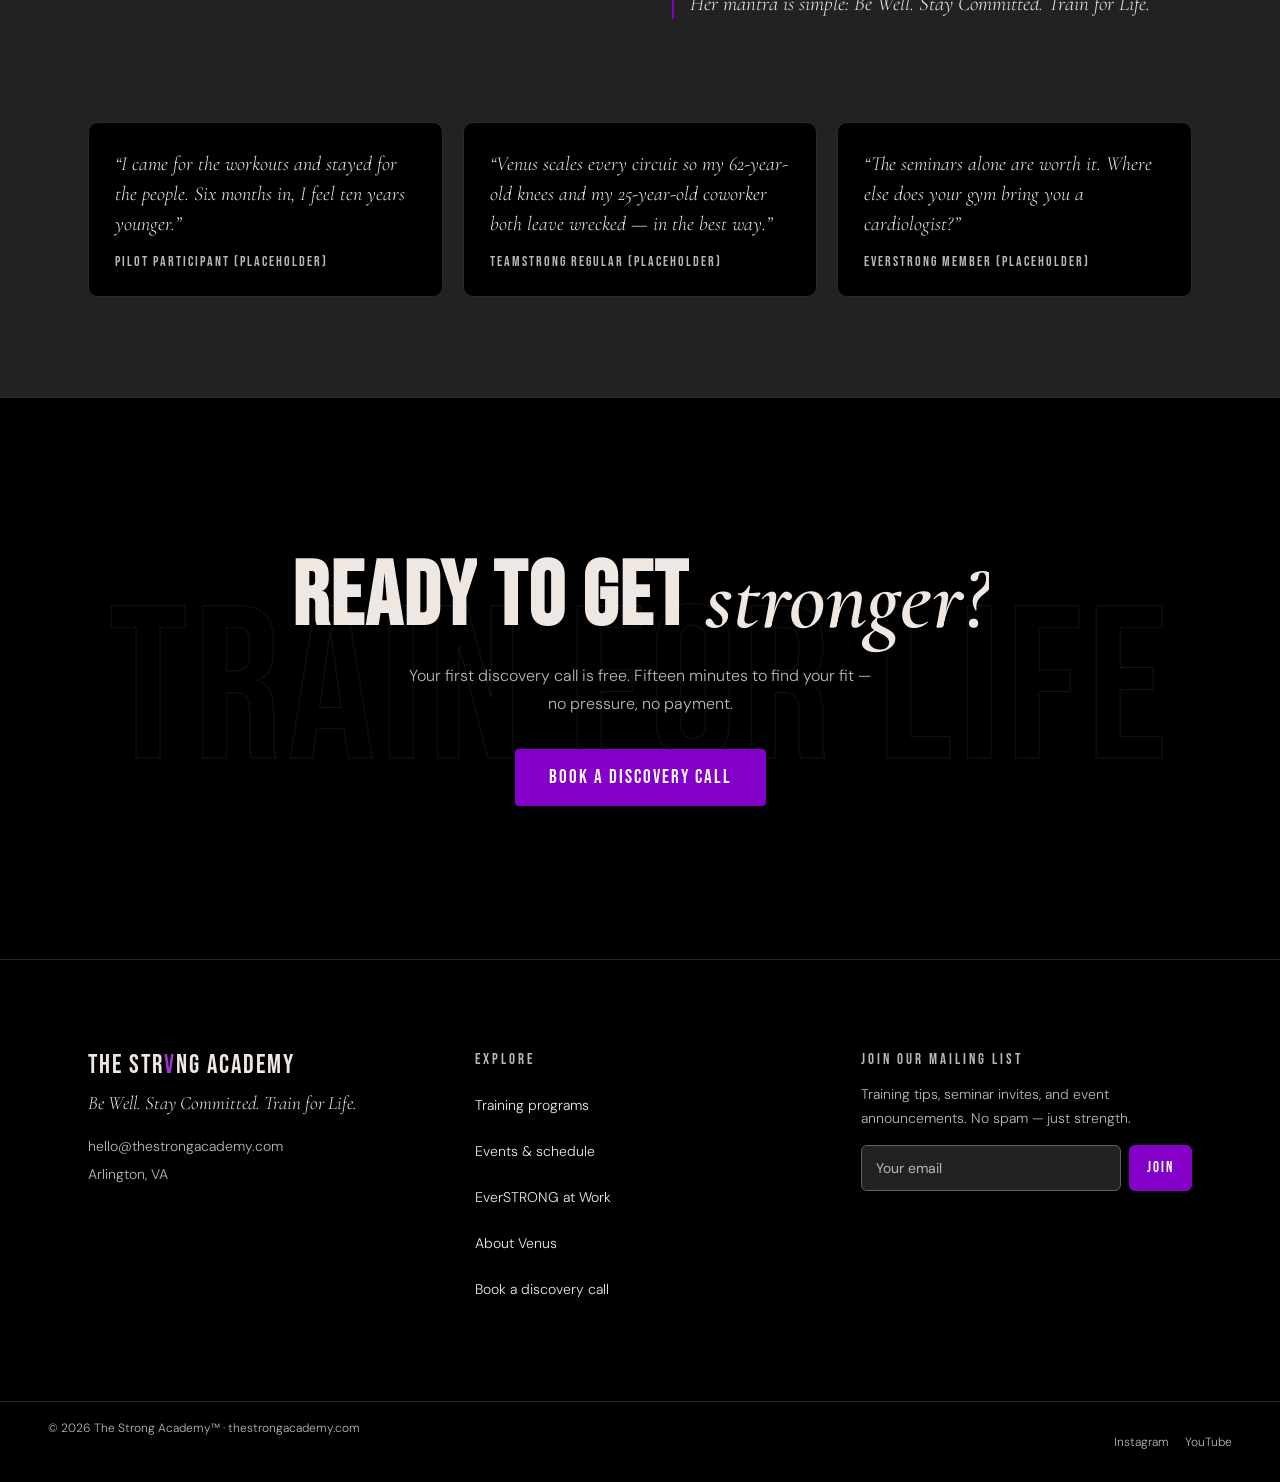
==== commit c05c5920: "8/17 updates: live Calendly links, two booking options, section rename - Discovery Call and all thre" ====
--- a/index.html
+++ b/index.html
@@ -260,11 +260,11 @@
 
 <!-- BOOKING (Calendly) -->
 <section id="book" class="section container">
-  <h2 class="h2 reveal-lines">Set your <span class="serif-accent">session time</span></h2>
+  <h2 class="h2 reveal-lines">Book your <span class="serif-accent">discovery call</span></h2>
   <p class="section-intro reveal">Every coaching relationship starts with a conversation. Pick a service, a day, and a time.</p>
   <div class="book-layout reveal">
     <div class="book-col">
-      <p class="book-step">1 · Service</p>
+      <p class="book-step">1 · Choose a call</p>
       <div id="svcList" class="svc-list"></div>
       <p class="book-footnote">No payment due now. Discovery calls are free.</p>
     </div>
--- a/css/styles.css
+++ b/css/styles.css
@@ -64,6 +64,10 @@
 
 img { max-width: 100%; display: block; }
 
+/* Long unbroken words in condensed display type can push past their box */
+h1, h2, h3, .h2, .hero-title, .program-title, .cta-title { overflow-wrap: break-word; }
+.program-grid > *, .pricing-grid > *, .svc-grid > *, .serve-grid > * { min-width: 0; }
+
 a { color: var(--blush); text-decoration: none; transition: color 0.2s var(--ease-out-quart); }
 a:hover { color: var(--white); }
 
@@ -97,6 +101,7 @@
   letter-spacing: 2px;
   transition: transform 0.25s var(--ease-out-quart);
 }
+.skip-link { min-height: 44px; display: inline-flex; align-items: center; }
 .skip-link:focus { transform: translate(-50%, 0); color: var(--white); }
 
 /* ---------- type ---------- */
@@ -145,7 +150,10 @@
 /* ---------- buttons ---------- */
 
 .btn {
-  display: inline-block;
+  display: inline-flex;
+  align-items: center;
+  justify-content: center;
+  min-height: 44px;
   padding: 14px 26px;
   border-radius: 4px;
   border: none;
@@ -201,10 +209,11 @@
 /* ---------- arrow links ---------- */
 
 .arrow-link {
-  margin-top: 8px;
+  margin-top: 4px;
   display: inline-flex;
-  align-items: baseline;
+  align-items: center;
   gap: 6px;
+  min-height: 44px;          /* comfortable tap target on touch devices */
   font-family: var(--display);
   font-size: 16px;
   letter-spacing: 2px;
@@ -255,7 +264,7 @@
 }
 .nav.scrolled .nav-inner { padding-top: 10px; padding-bottom: 10px; }
 
-.wordmark { display: flex; align-items: baseline; gap: 8px; color: var(--blush); }
+.wordmark { display: flex; align-items: baseline; gap: 8px; color: var(--blush); min-height: 44px; align-content: center; flex-wrap: wrap; }
 .wordmark:hover { color: var(--white); }
 .wordmark-main { font-family: var(--display); font-size: 24px; letter-spacing: 2px; }
 .wordmark-sub { font-family: var(--display); font-size: 14px; letter-spacing: 5px; color: var(--light-gray); }
@@ -265,17 +274,19 @@
 
 .nav-link {
   position: relative;
+  display: inline-flex;
+  align-items: center;
+  min-height: 44px;
   font-family: var(--display);
   font-size: 17px;
   letter-spacing: 2px;
   text-transform: uppercase;
   color: var(--light-gray);
-  padding: 4px 0;
 }
 .nav-link::after {
   content: "";
   position: absolute;
-  left: 0; bottom: -2px;
+  left: 0; bottom: 8px;
   width: 100%; height: 2px;
   background: var(--vurple-hover);
   transform: scaleX(0);
@@ -310,7 +321,10 @@
 .nav-toggle[aria-expanded="true"] span:first-child { transform: translateY(4px) rotate(45deg); }
 .nav-toggle[aria-expanded="true"] span:last-child { transform: translateY(-4px) rotate(-45deg); }
 
-@media (max-width: 700px) {
+/* The full nav needs ~950px for the wordmark, five links and the button.
+   Below that it wraps to two lines and pushes the page sideways, so the
+   hamburger has to cover the whole tablet range, not just phones. */
+@media (max-width: 1023px) {
   .nav-toggle { display: flex; }
   .nav-links {
     position: absolute;
@@ -322,11 +336,22 @@
     border-bottom: 1px solid var(--border);
     padding: 8px var(--pad-x) 20px;
     display: none;
+    max-height: calc(100dvh - 100%);
+    overflow-y: auto;
   }
   .nav-links.open { display: flex; }
-  .nav-link { padding: 14px 0; border-bottom: 1px solid var(--border); }
+  .nav-link { padding: 15px 0; border-bottom: 1px solid var(--border); }
   .nav-link::after { display: none; }
-  .btn-nav { margin-top: 16px; }
+  .btn-nav { margin-top: 16px; padding: 15px 20px; }
+}
+
+/* Just above the hamburger the row still only just fits — drop the
+   "ACADEMY" lockup and tighten spacing so it stays on one line. */
+@media (min-width: 1024px) and (max-width: 1219px) {
+  .wordmark-sub { display: none; }
+  .nav-links { gap: 16px; }
+  .nav-link { font-size: 16px; letter-spacing: 1.5px; }
+  .btn-nav { font-size: 15px; padding: 10px 16px; }
 }
 
 /* ---------- hero ---------- */
@@ -357,7 +382,9 @@
   font-family: var(--display);
   font-weight: 400;
   text-transform: uppercase;
-  font-size: clamp(50px, 9.5vw, 128px);
+  /* floor lowered so the headline is never clipped by its reveal mask
+     on a 320px screen */
+  font-size: clamp(38px, 11vw, 128px);
   line-height: 0.92;
   letter-spacing: 2px;
 }
@@ -669,6 +696,7 @@
 .cal-nav-btn:hover:not(:disabled) { border-color: var(--vurple-hover); background: var(--vurple-deep); }
 .cal-nav-btn:disabled { opacity: 0.35; cursor: not-allowed; }
 
+.cal-nav { flex-wrap: wrap; }
 .cal-range {
   margin: 0;
   font-family: var(--display);
@@ -676,13 +704,21 @@
   letter-spacing: 3px;
   text-transform: uppercase;
   color: var(--light-gray);
-  min-width: 210px;
+  min-width: 200px;
   text-align: center;
 }
-
+/* 44+44 buttons + a 200px label overflows a 320px screen */
+@media (max-width: 400px) {
+  .cal-range { min-width: 0; flex: 1; font-size: 17px; letter-spacing: 2px; }
+}
+
+/* The calendar spans the full row rather than sharing it with the list.
+   Side by side, two months got squeezed into ~235px each, giving 30px
+   day cells on desktop — smaller than on a phone. Full width they read
+   properly at every size, which is the point of the two-month view. */
 .events-grid {
   display: grid;
-  grid-template-columns: repeat(auto-fit, minmax(320px, 1fr));
+  grid-template-columns: 1fr;
   gap: 28px;
   margin-top: 28px;
   align-items: start;
@@ -726,9 +762,16 @@
 }
 
 .cal-grid { display: grid; grid-template-columns: repeat(7, 1fr); gap: 4px; }
+/* Grid items default to min-width:auto and refuse to shrink below their
+   content, which bursts the 7-column track on narrow screens. The outer
+   containers need it too, or the calendar card itself won't shrink. */
+.events-grid > *, .cal-card, .cal-months, .cal-months > *,
+.cal-grid > *, .cal-dow > * { min-width: 0; }
 
 .cal-cell {
   aspect-ratio: 1;
+  min-width: 0;
+  overflow: hidden;
   border-radius: 6px;
   border: 1px solid var(--border);
   background: var(--black);
@@ -755,8 +798,13 @@
 .cal-cell.selected .cal-dot { display: none; }
 .cal-cell.sold-out .cal-dot { background: var(--light-gray); }
 
-.events-list-col { display: flex; flex-direction: column; gap: 12px; }
-.events-list { display: flex; flex-direction: column; gap: 12px; }
+.events-list-col { display: flex; flex-direction: column; gap: 12px; min-width: 0; }
+.events-list { display: grid; grid-template-columns: 1fr; gap: 12px; }
+.events-list > * { min-width: 0; }
+/* with the calendar full-width, upcoming events can sit two-up on wide screens */
+@media (min-width: 900px) {
+  .events-list { grid-template-columns: repeat(2, 1fr); }
+}
 
 .event-row {
   display: flex;
@@ -783,12 +831,12 @@
 .event-mon {
   margin: 2px 0 0;
   font-family: var(--display);
-  font-size: 12px;
+  font-size: 13px;
   letter-spacing: 2px;
   text-transform: uppercase;
   color: var(--light-gray);
 }
-.event-info { flex: 1; }
+.event-info { flex: 1; min-width: 0; }
 .event-title { margin: 0; font-weight: 500; font-size: 15px; display: flex; align-items: center; gap: 8px; flex-wrap: wrap; }
 .event-meta { margin: 2px 0 0; font-size: 13px; color: var(--text-muted); }
 
@@ -1096,8 +1144,8 @@
   text-transform: uppercase;
   color: var(--light-gray);
 }
-.footer-links { display: flex; flex-direction: column; gap: 10px; font-size: 14px; }
-.footer-links a { width: fit-content; }
+.footer-links { display: flex; flex-direction: column; gap: 2px; font-size: 14px; }
+.footer-links a { width: fit-content; display: flex; align-items: center; min-height: 44px; }
 
 .footer-blurb { margin: 0 0 14px; font-size: 14px; color: var(--text-muted); line-height: 1.7; }
 
@@ -1132,7 +1180,7 @@
   color: var(--text-muted);
 }
 .footer-social { display: flex; gap: 16px; }
-.footer-social a { color: var(--text-muted); }
+.footer-social a { color: var(--text-muted); display: inline-flex; align-items: center; min-height: 44px; }
 .footer-social a:hover { color: var(--blush); }
 
 /* ---------- scroll reveal system ---------- */
@@ -1265,7 +1313,7 @@
   margin: 0;
   font-family: var(--display);
   font-weight: 400;
-  font-size: clamp(46px, 8vw, 108px);
+  font-size: clamp(36px, 9vw, 108px);
   line-height: 0.94;
   letter-spacing: 2px;
   text-transform: uppercase;
@@ -1392,12 +1440,16 @@
 .why-item {
   padding: 24px clamp(14px, 2.5vw, 28px) 26px;
   border-bottom: 1px solid var(--border);
-  border-right: 1px solid var(--border);
   line-height: 1.7;
   color: var(--text-muted);
   font-size: 15px;
 }
-.why-item:last-child { border-right: none; }
+/* vertical rules only when all four sit on one row — otherwise a wrapped
+   item would carry a stray divider at the right edge */
+@media (min-width: 1000px) {
+  .why-item { border-right: 1px solid var(--border); }
+  .why-item:last-child { border-right: none; }
+}
 .why-item::before {
   content: "";
   display: block;
@@ -1528,6 +1580,42 @@
 /* ---------- magnetic buttons ---------- */
 
 .magnetic { will-change: transform; }
+
+/* ---------- small-screen refinements ---------- */
+
+@media (max-width: 420px) {
+  /* reclaim horizontal room so day cells stay tappable */
+  .cal-card { padding: 12px 10px; }
+  .cal-grid, .cal-dow { gap: 3px; }
+  .cal-cell { font-size: 12.5px; }
+  /* the nowrap CTA can't share a line with the title on a 320px screen */
+  .event-row { padding: 16px 14px; gap: 10px 12px; flex-wrap: wrap; }
+  .event-date { min-width: 40px; }
+  .event-row .event-cta { width: 100%; text-align: left; min-height: 40px; }
+  .chip { font-size: 12px; padding: 5px 10px; }
+  .btn-lg { padding: 15px 24px; font-size: 17px; }
+  .hero-ctas .btn { width: 100%; }
+}
+
+/* Landscape phones: 88dvh of hero leaves almost nothing on screen */
+@media (orientation: landscape) and (max-height: 520px) {
+  .hero { min-height: 0; }
+  .hero-content { padding-top: 96px; padding-bottom: 56px; }
+  .hero-scrollcue { display: none; }
+  .page-hero-inner { padding-top: 88px; padding-bottom: 56px; }
+}
+
+/* Tablet: give sections a little more air than the phone layout */
+@media (min-width: 768px) and (max-width: 1023px) {
+  .program-grid { grid-template-columns: repeat(2, 1fr); }
+  .serve-grid { grid-template-columns: repeat(2, 1fr); }
+  .testimonials { grid-template-columns: repeat(2, 1fr); }
+}
+
+/* Very wide screens: keep line lengths readable */
+@media (min-width: 1600px) {
+  .section-intro, .sub-lede, .about-bio { max-width: 640px; }
+}
 
 /* ---------- reduced motion ---------- */
 
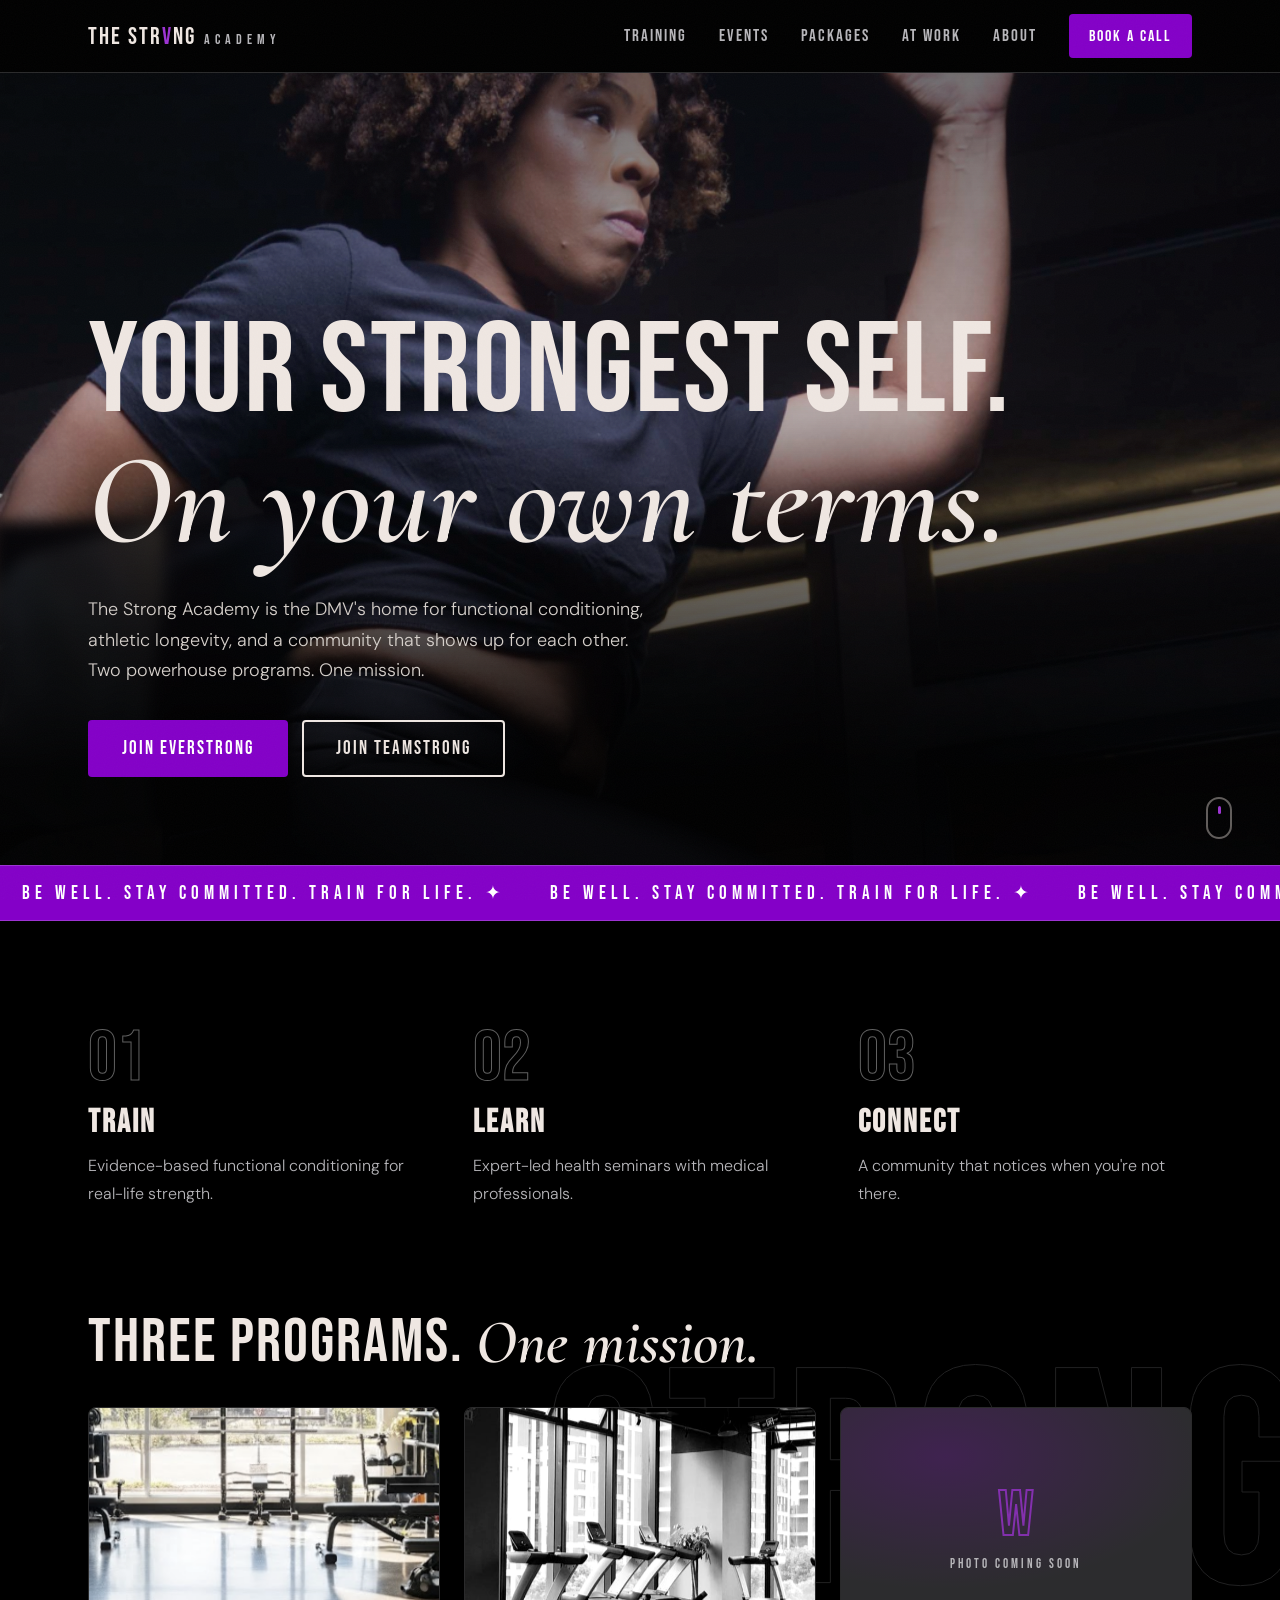
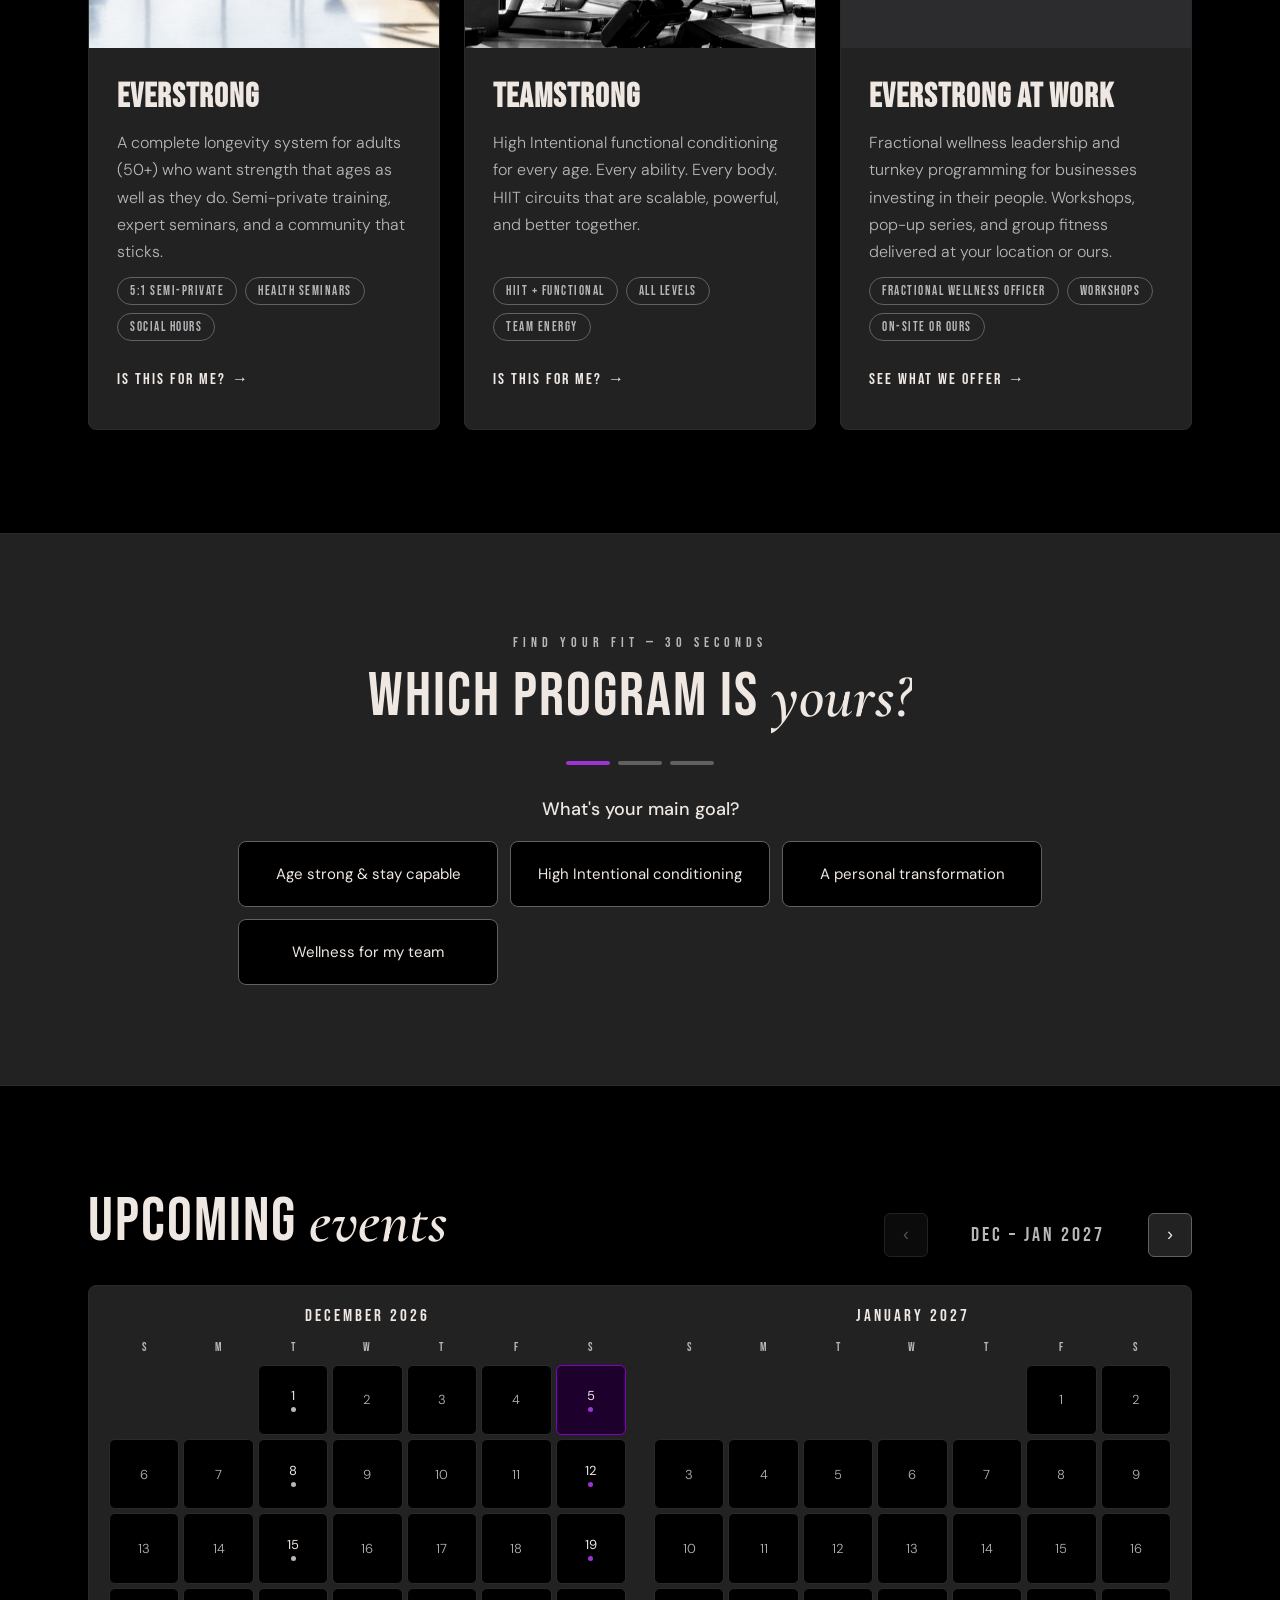
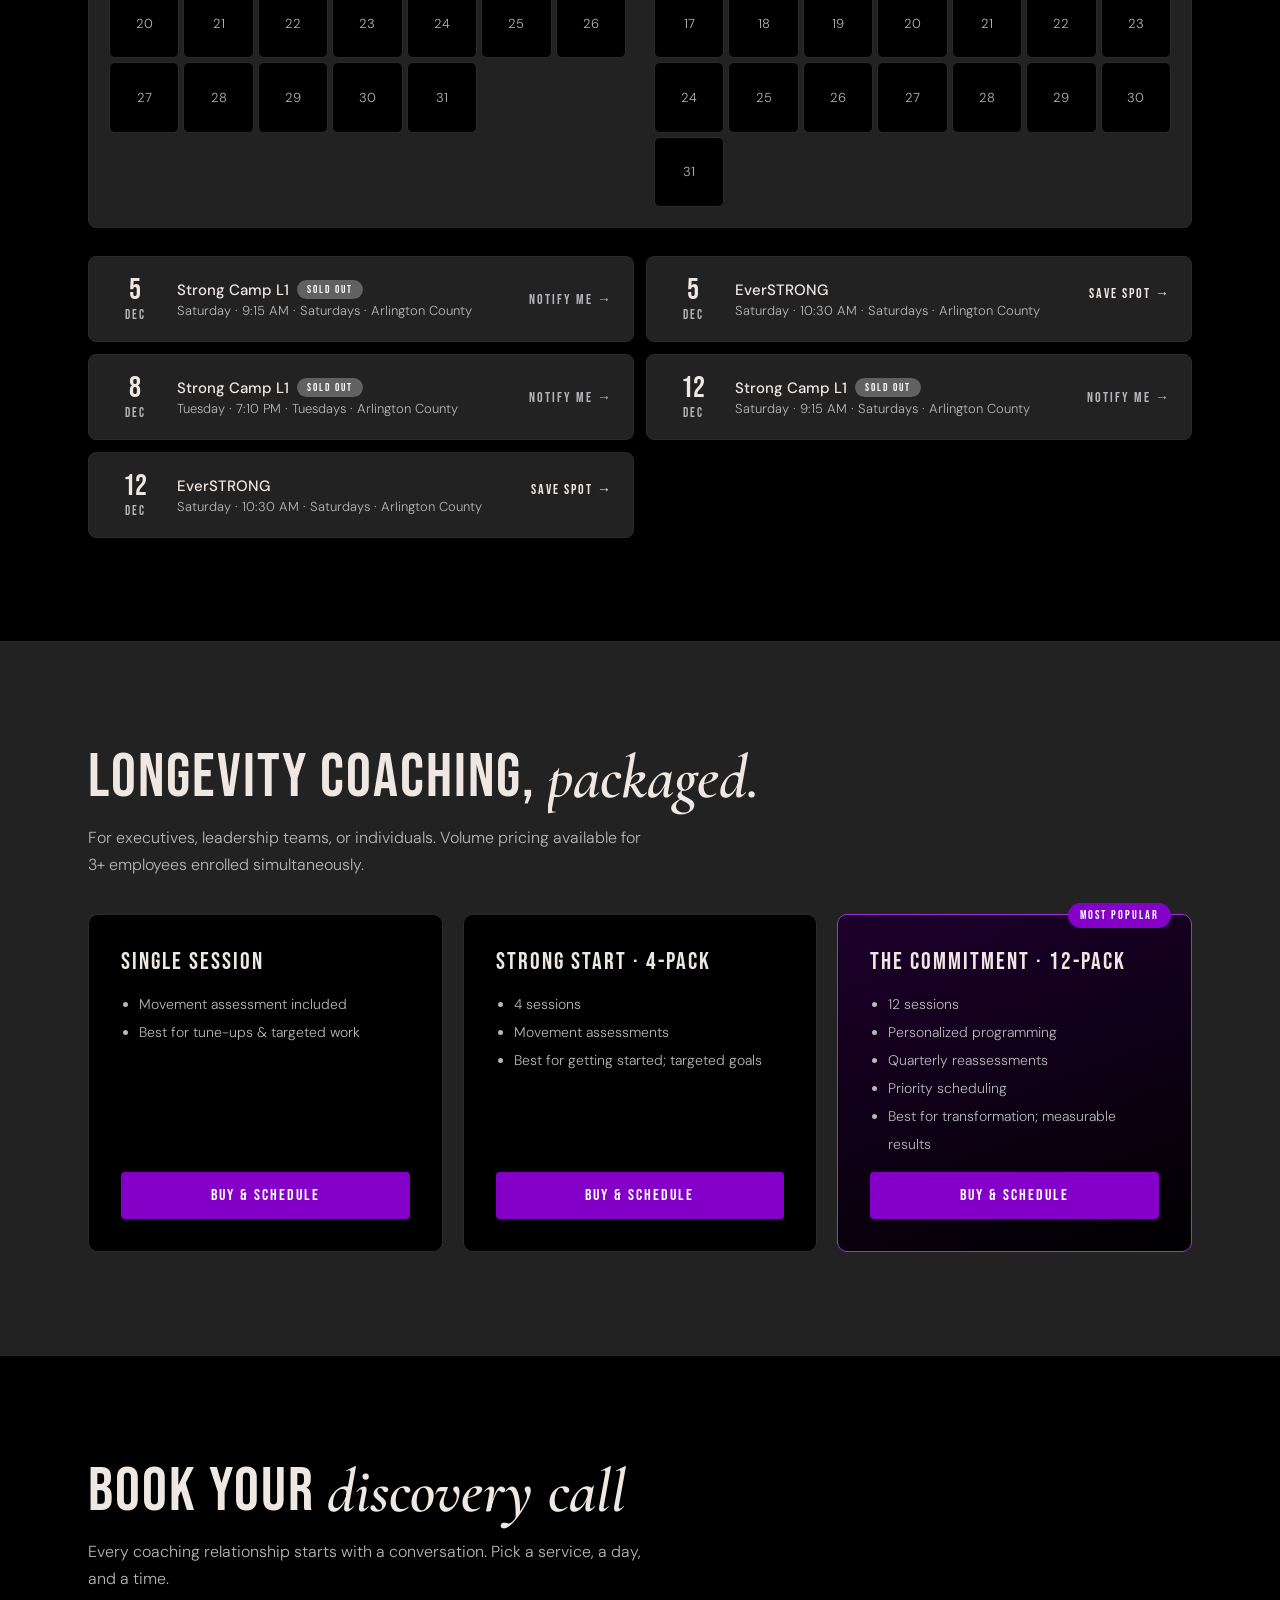
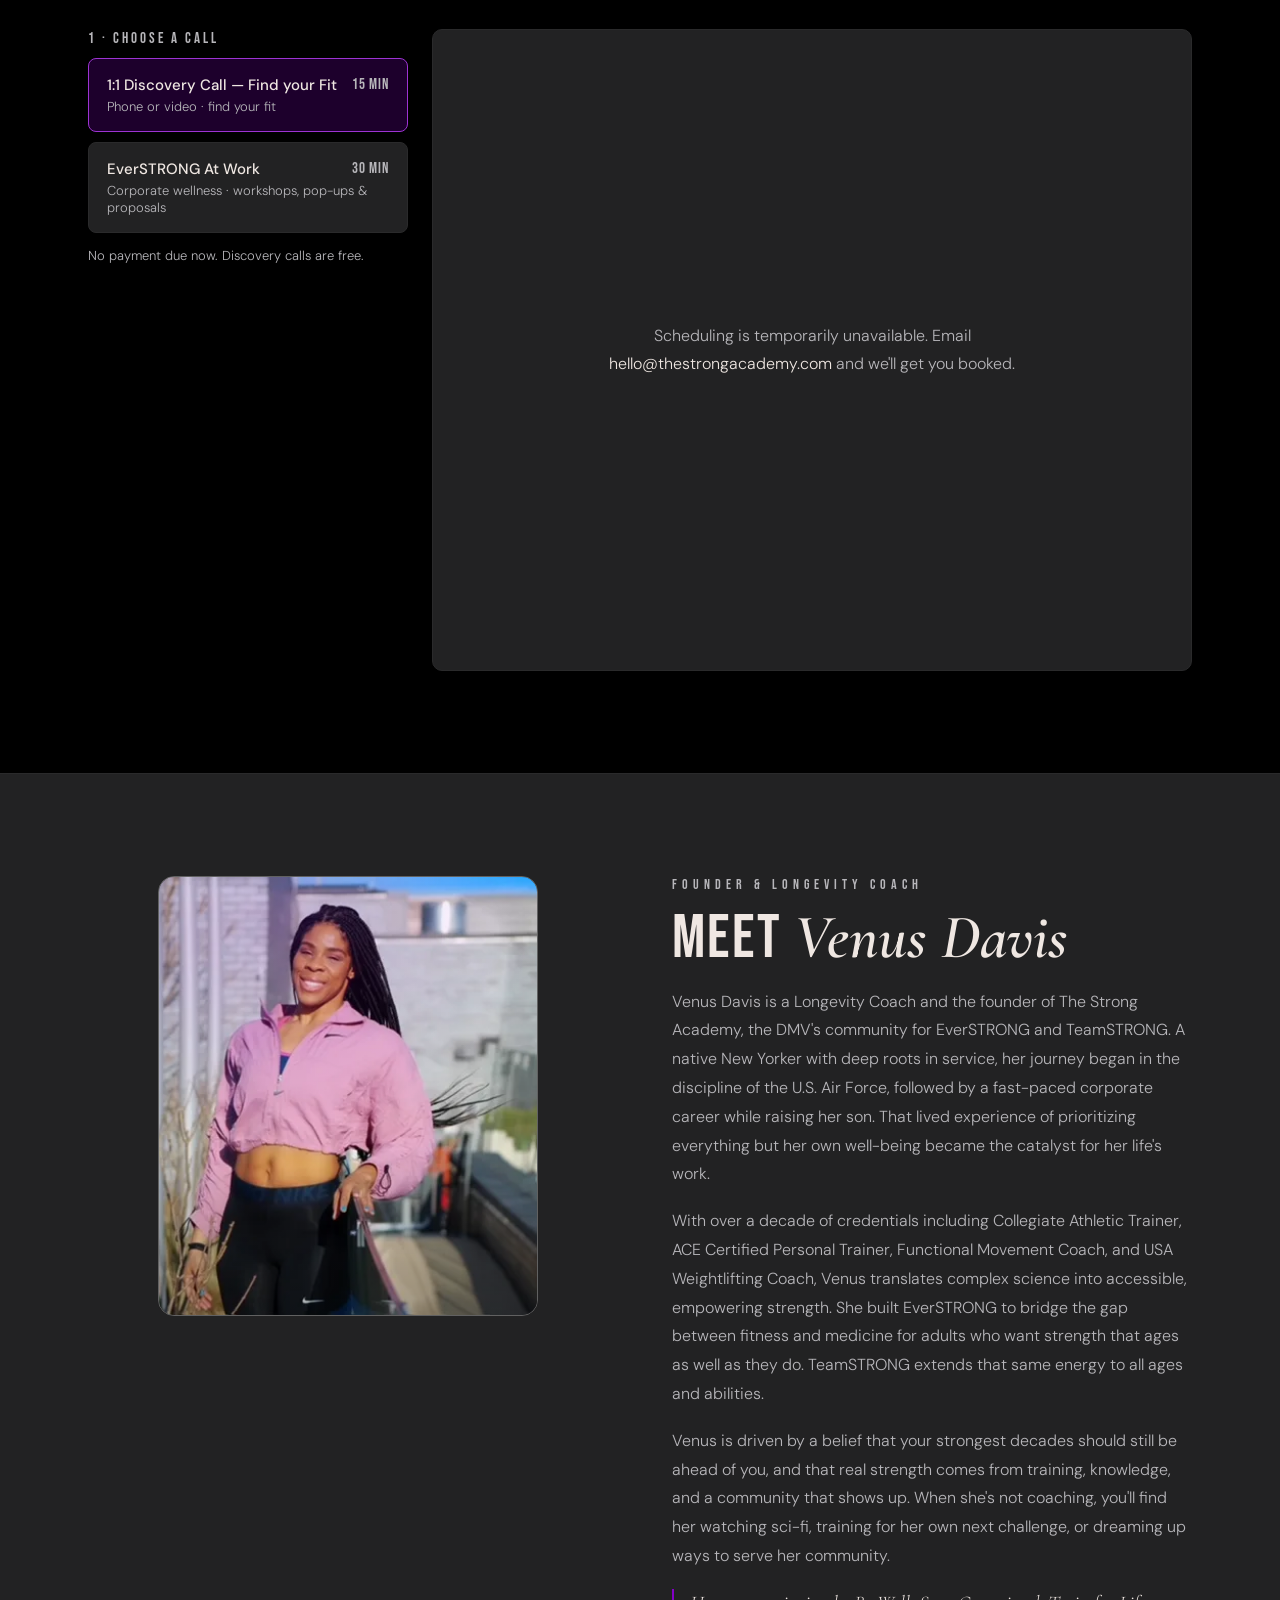
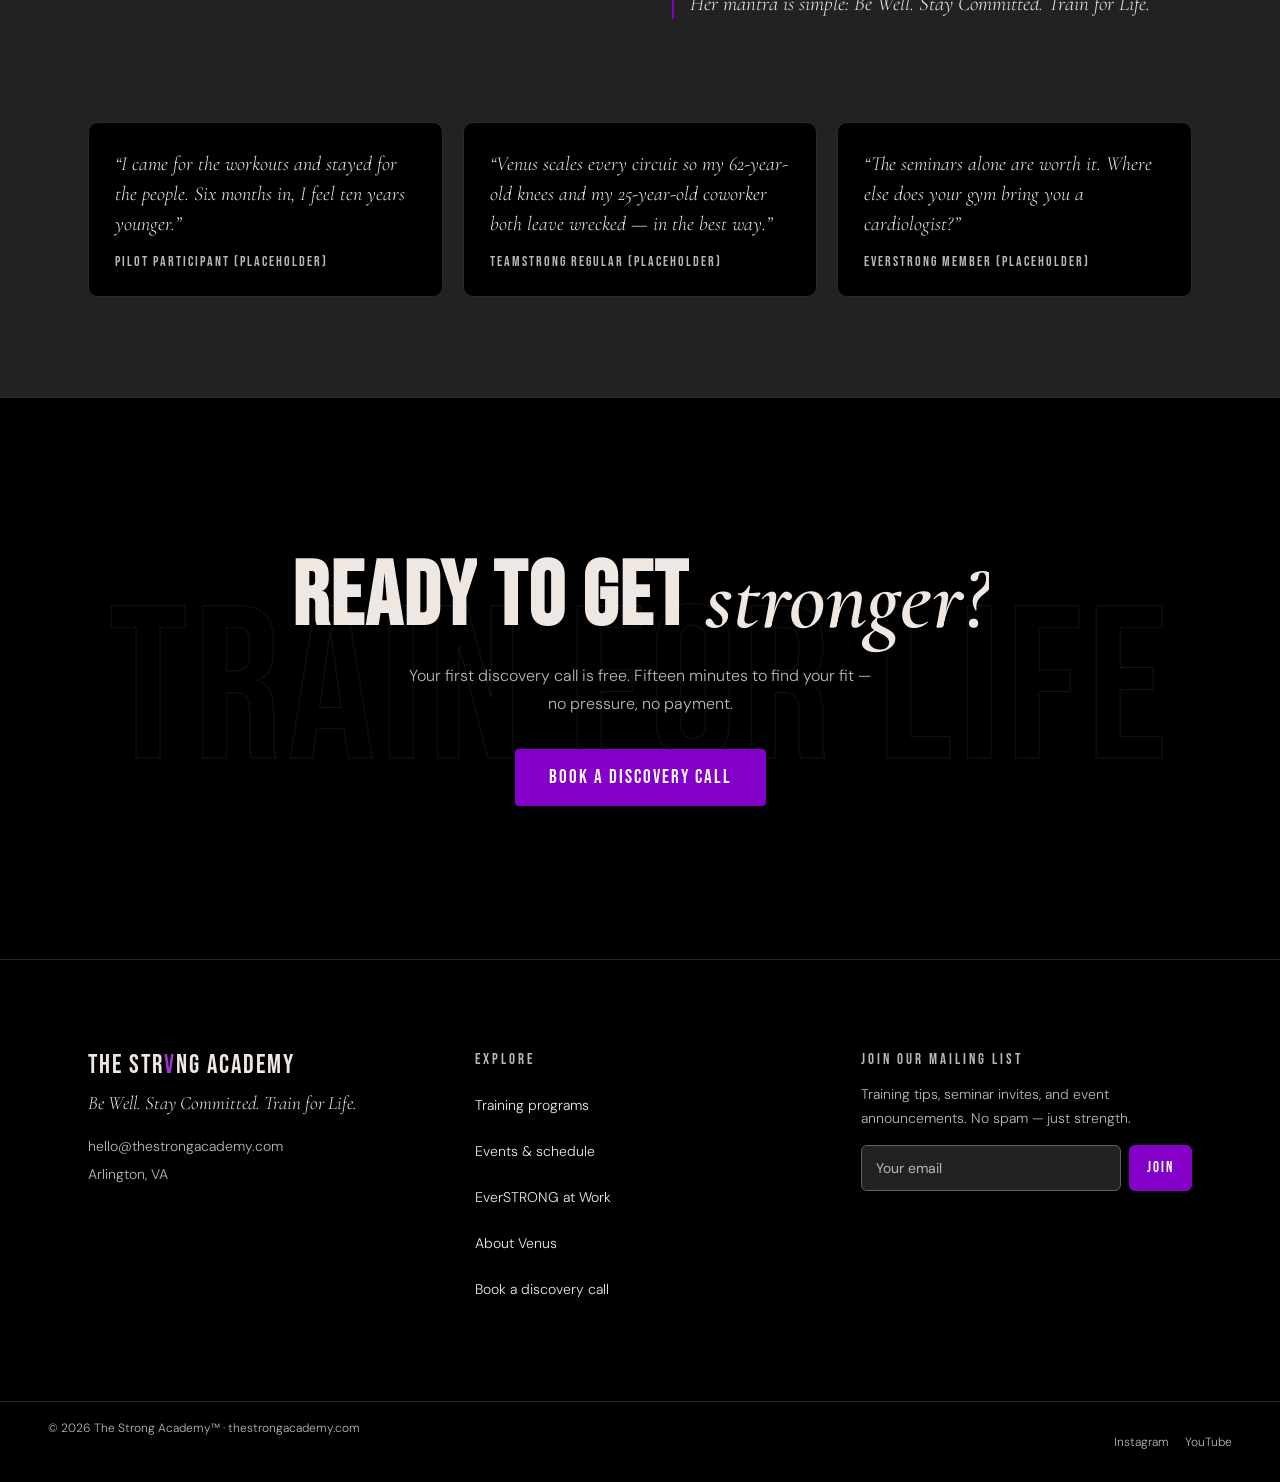
==== commit d7ef9ad2: "Add Venus's photo, and a workweek diagram for the corporate page The About section has been carrying" ====
--- a/index.html
+++ b/index.html
@@ -276,10 +276,13 @@
 <section id="about" class="tinted about-section">
   <div class="container section about-grid">
     <div class="about-media reveal" style="--i:0">
-      <div class="headshot" role="img" aria-label="Venus Davis headshot placeholder">
-        <span class="headshot-mark" aria-hidden="true">V</span>
-        <span class="headshot-note">Headshot coming soon</span>
-      </div>
+      <figure class="headshot">
+        <picture>
+          <source srcset="assets/venus-davis.webp" type="image/webp">
+          <img src="assets/venus-davis.jpg" width="370" height="428" decoding="async" loading="lazy"
+               alt="Venus Davis, founder of The Strong Academy, smiling outdoors in training gear">
+        </picture>
+      </figure>
     </div>
     <div class="about-copy reveal" style="--i:1">
       <p class="eyebrow">Founder &amp; Longevity Coach</p>
--- a/css/styles.css
+++ b/css/styles.css
@@ -49,6 +49,13 @@
 }
 
 * { box-sizing: border-box; }
+
+/* An author `display` rule beats the UA's [hidden]{display:none}, so any
+   element toggled with el.hidden stays on screen. Bit the newsletter form
+   (it lingered beside its own success message) and the CRM's overlay
+   (an invisible scrim swallowed every click). Defend it globally. */
+[hidden] { display: none !important; }
+
 
 html { scroll-behavior: smooth; }
 
@@ -1051,34 +1058,41 @@
 
 .about-media { display: flex; justify-content: center; }
 
+/* The bio runs long, so a vertically centred portrait leaves a tall empty
+   gutter above and below it. On wide screens let the photo ride alongside
+   the text instead. */
+@media (min-width: 1024px) {
+  .about-grid { align-items: start; }
+  .about-media { position: sticky; top: 108px; }
+}
+
 .headshot {
   width: min(380px, 100%);
-  height: 440px;
+  /* Matches the file exactly, so the frame never stretches the photo. */
+  aspect-ratio: 370 / 428;
+  margin: 0;
   border-radius: 16px;
   border: 1px solid var(--border-2);
+  background: var(--surface-2);
+  overflow: hidden;
+  position: relative;
+}
+.headshot img {
+  width: 100%;
+  height: 100%;
+  object-fit: cover;
+  display: block;
+}
+/* A whisper of brand over the photo, and a floor under the lower edge so
+   the frame still reads against the tinted section behind it. */
+.headshot::after {
+  content: '';
+  position: absolute;
+  inset: 0;
+  pointer-events: none;
   background:
-    radial-gradient(120% 90% at 30% 20%, rgba(132, 0, 200, 0.2), transparent 60%),
-    var(--surface-2);
-  display: flex;
-  flex-direction: column;
-  align-items: center;
-  justify-content: center;
-  gap: 10px;
-}
-.headshot-mark {
-  font-family: var(--display);
-  font-size: 128px;
-  line-height: 1;
-  color: transparent;
-  -webkit-text-stroke: 2px var(--vurple-hover);
-  opacity: 0.75;
-}
-.headshot-note {
-  font-family: var(--display);
-  font-size: 13px;
-  letter-spacing: 3px;
-  text-transform: uppercase;
-  color: var(--light-gray);
+    radial-gradient(120% 80% at 30% 10%, rgba(132, 0, 200, 0.16), transparent 62%),
+    linear-gradient(to top, rgba(0, 0, 0, 0.28), transparent 38%);
 }
 
 .about-copy .h2 { margin-bottom: 16px; }
@@ -1638,3 +1652,65 @@
   .bg-word, .program-media .plx { transform: none !important; }
   .program-media img { transform: none; filter: none; }
 }
+
+/* ---------- EverSTRONG at Work: the workweek panel ----------
+   A designed diagram rather than a photograph: it says what the offer is
+   (one hour placed inside a week that is already full) in a way a stock
+   photo of people stretching in an office never does. */
+
+.work-visual {
+  margin: 0;
+  display: grid;
+  grid-template-columns: minmax(0, 1.45fr) minmax(0, 1fr);
+  gap: clamp(24px, 4vw, 56px);
+  align-items: center;
+  padding: clamp(20px, 3vw, 40px);
+  border: 1px solid var(--border-2);
+  border-radius: 18px;
+  background: var(--surface-2);
+}
+
+.work-week {
+  width: 100%;
+  height: auto;
+  display: block;
+  min-width: 0;
+}
+.work-week .wk-busy rect { fill: #2a2a2d; stroke: #3f3f43; stroke-width: 1; }
+.work-week .wk-hour {
+  font-family: var(--body);
+  font-size: 22px;
+  fill: var(--light-gray);
+}
+.work-week .wk-day {
+  font-family: var(--display);
+  font-size: 30px;
+  letter-spacing: 3px;
+  fill: var(--blush);
+}
+
+.work-visual-cap p { margin: 0 0 16px; line-height: 1.8; color: var(--text-muted); }
+.work-visual-cap .eyebrow { margin-bottom: 10px; }
+
+.wk-legend { list-style: none; margin: 0; padding: 0; display: grid; gap: 10px; }
+.wk-legend li {
+  display: flex;
+  align-items: center;
+  gap: 10px;
+  font-size: 14px;
+  color: var(--light-gray);
+}
+.wk-key { width: 16px; height: 16px; border-radius: 4px; flex: none; }
+.wk-key-session { background: var(--vurple-hover); }
+.wk-key-busy { background: #2a2a2d; border: 1px solid #3f3f43; }
+
+@media (max-width: 860px) {
+  .work-visual { grid-template-columns: 1fr; }
+}
+
+/* SVG text sizes are viewBox units, so they shrink with the drawing. On a
+   phone the day labels land at about 8px unless they are scaled back up. */
+@media (max-width: 520px) {
+  .work-week .wk-day { font-size: 52px; letter-spacing: 2px; }
+  .work-week .wk-hour { font-size: 40px; }
+}
